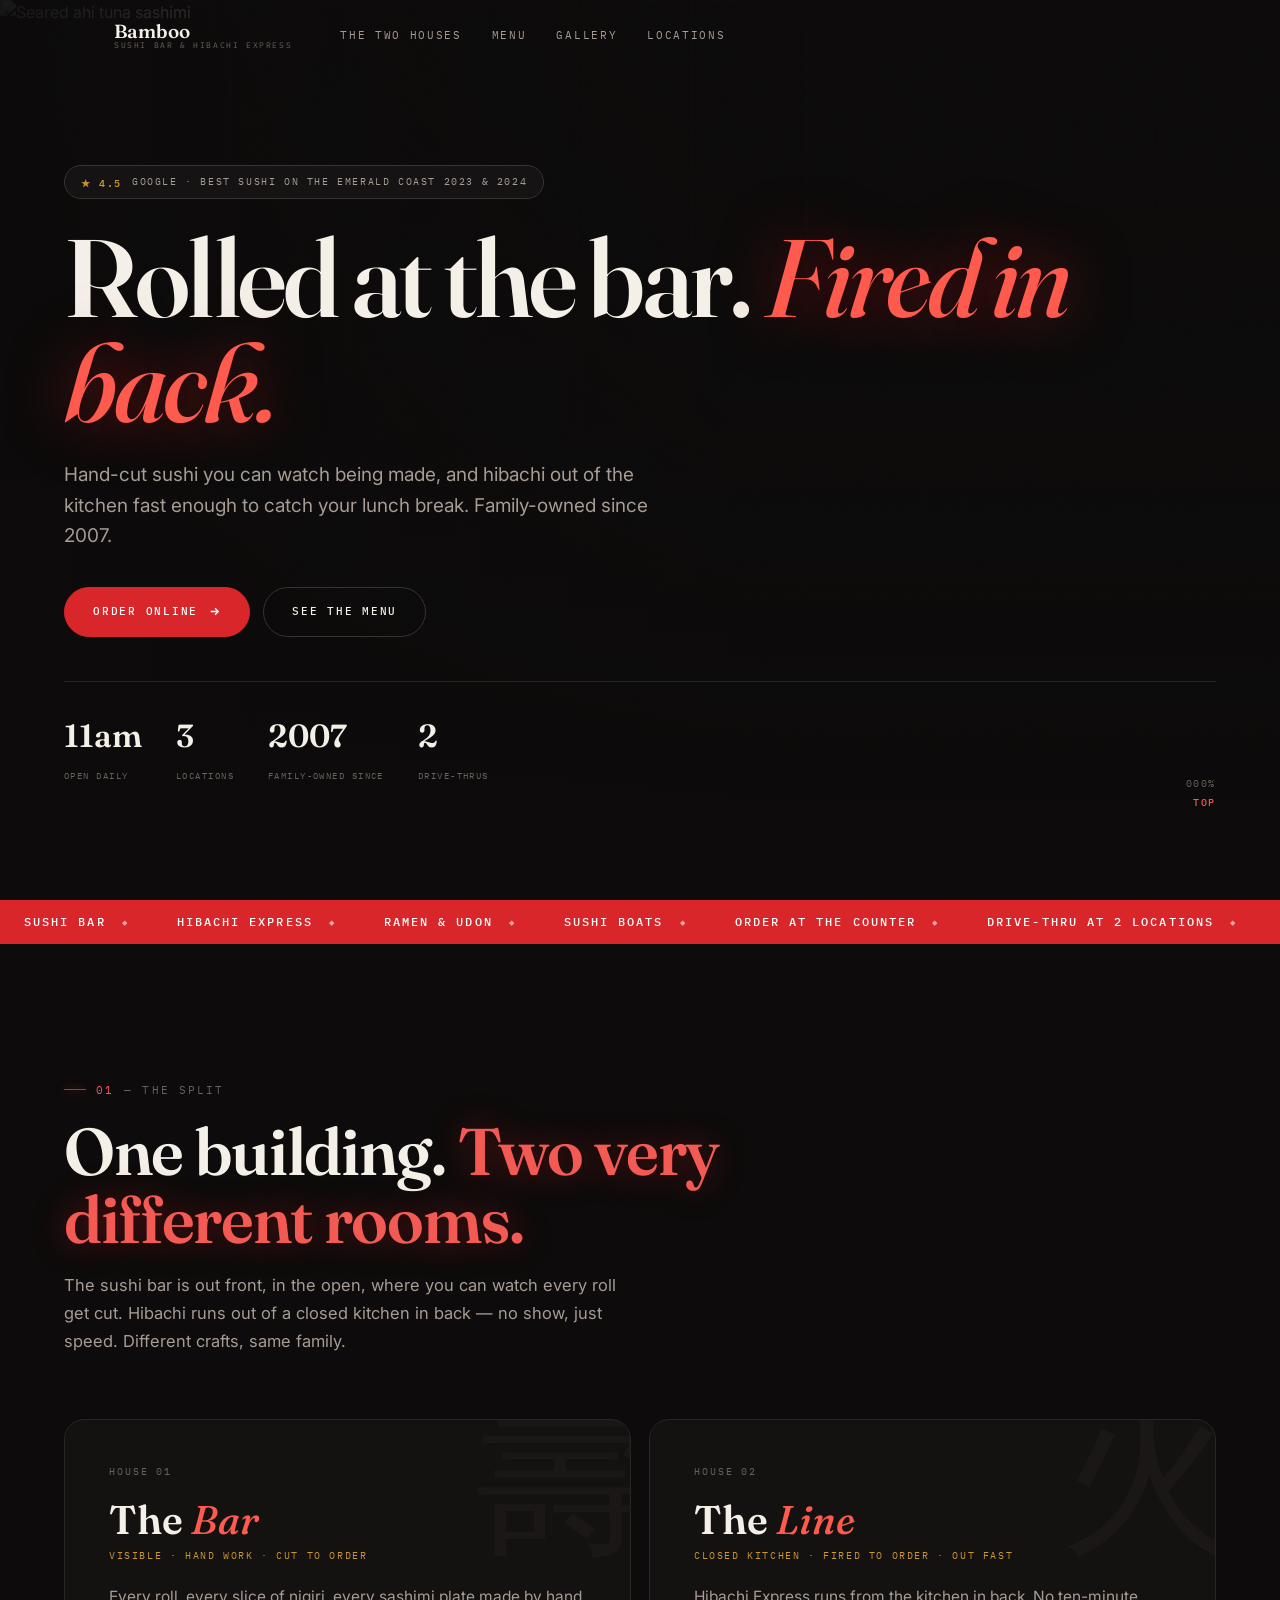
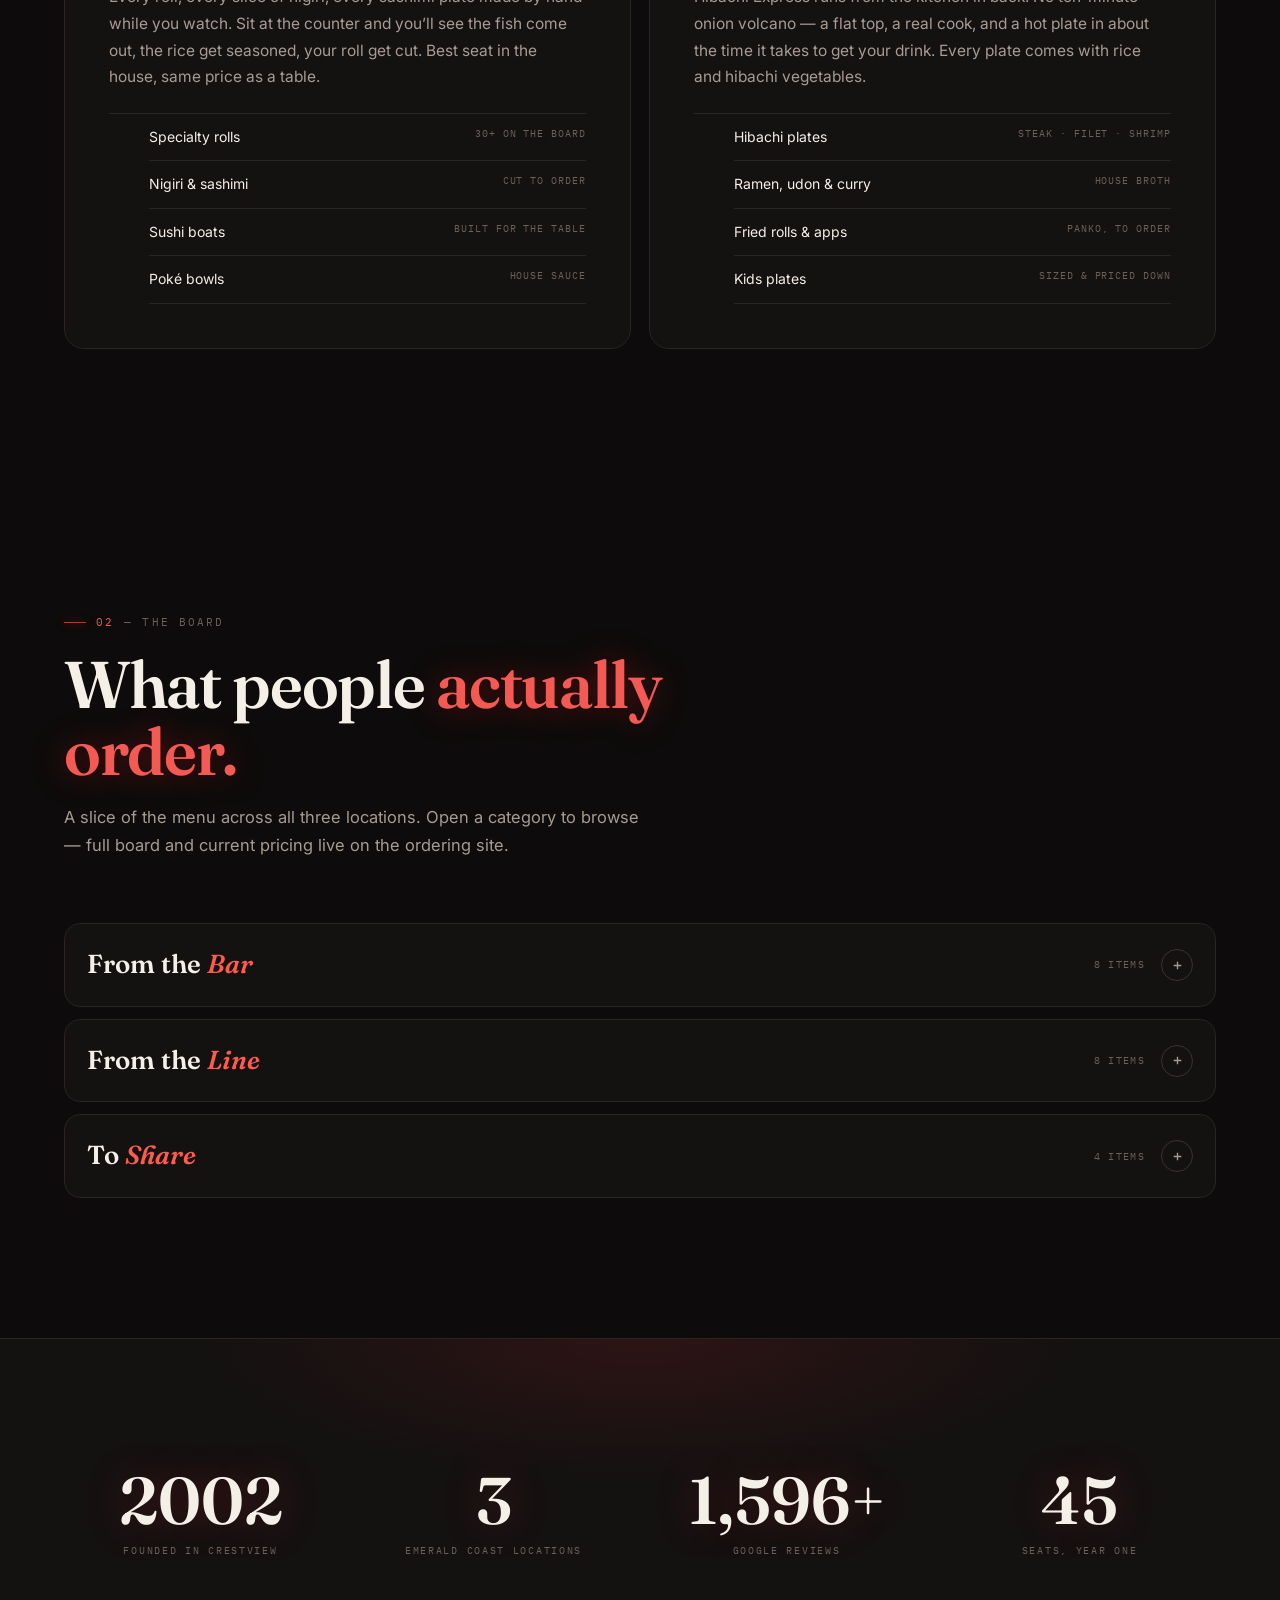
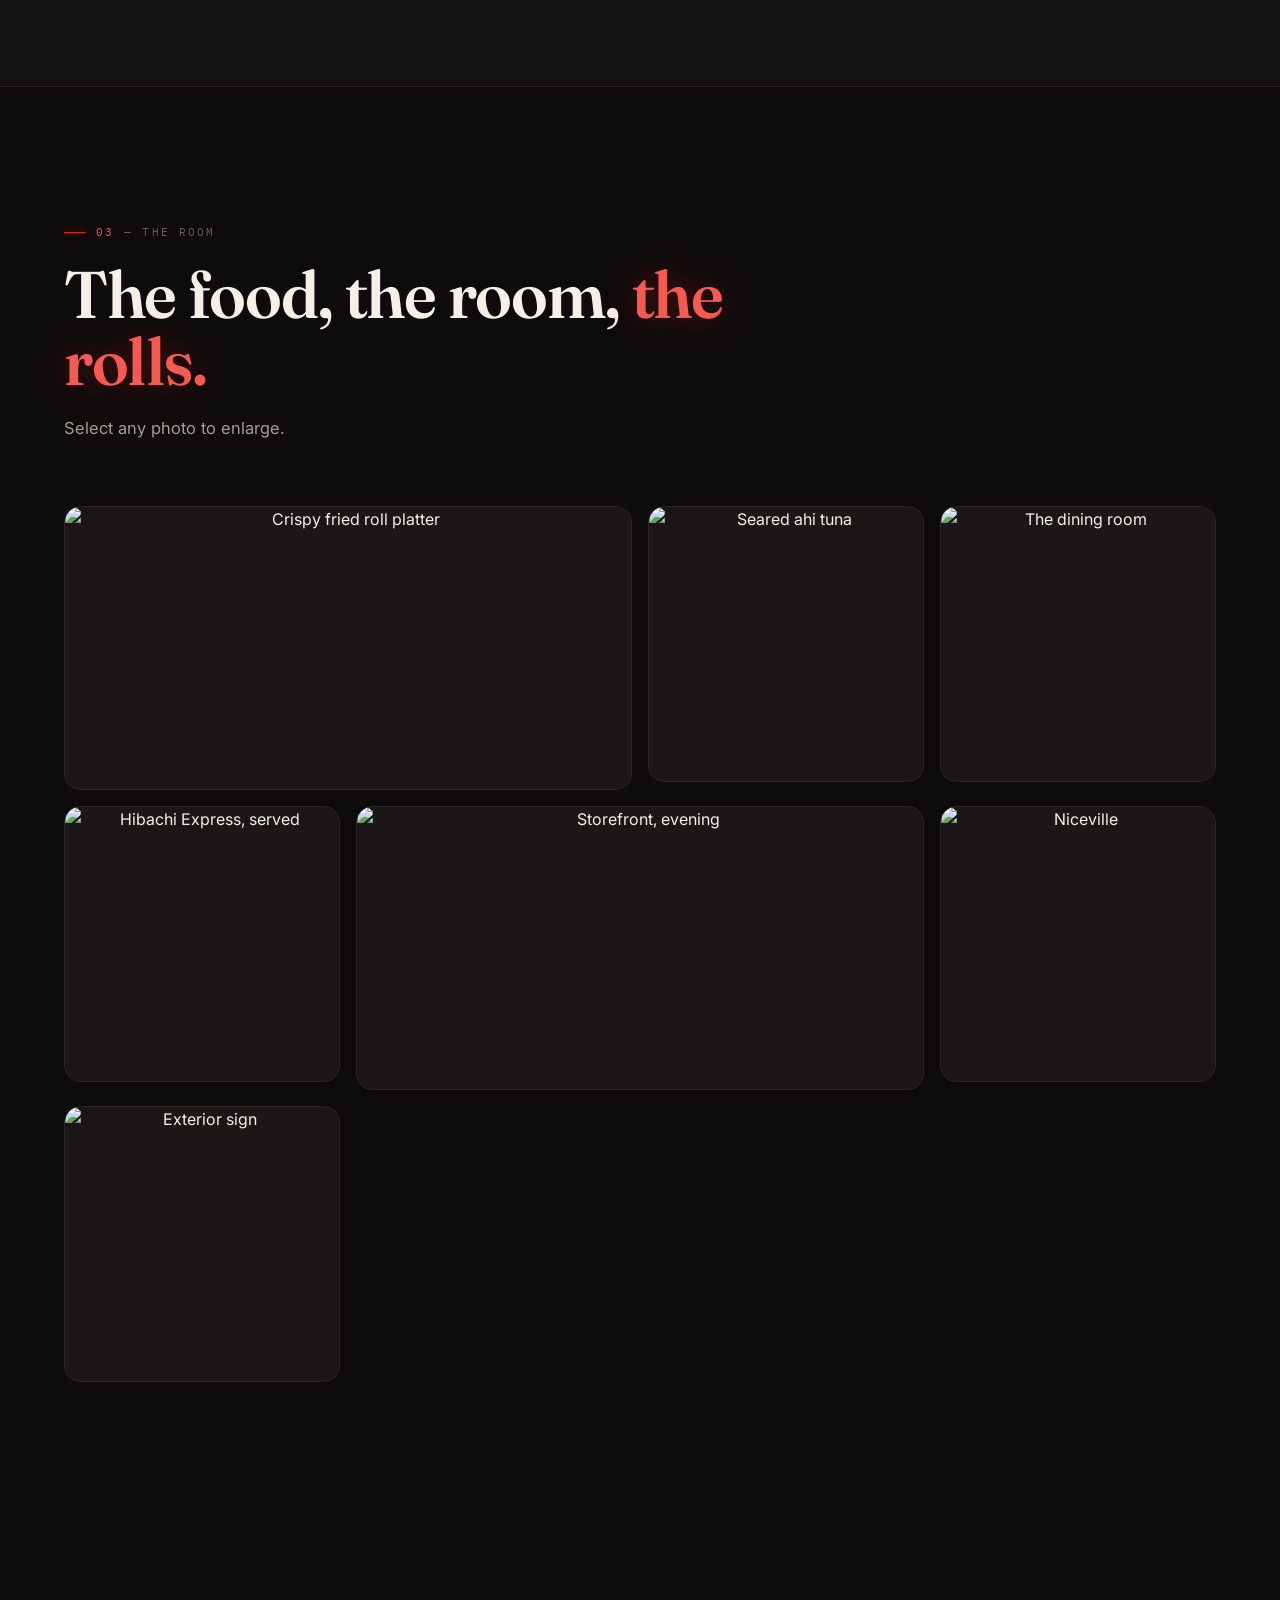
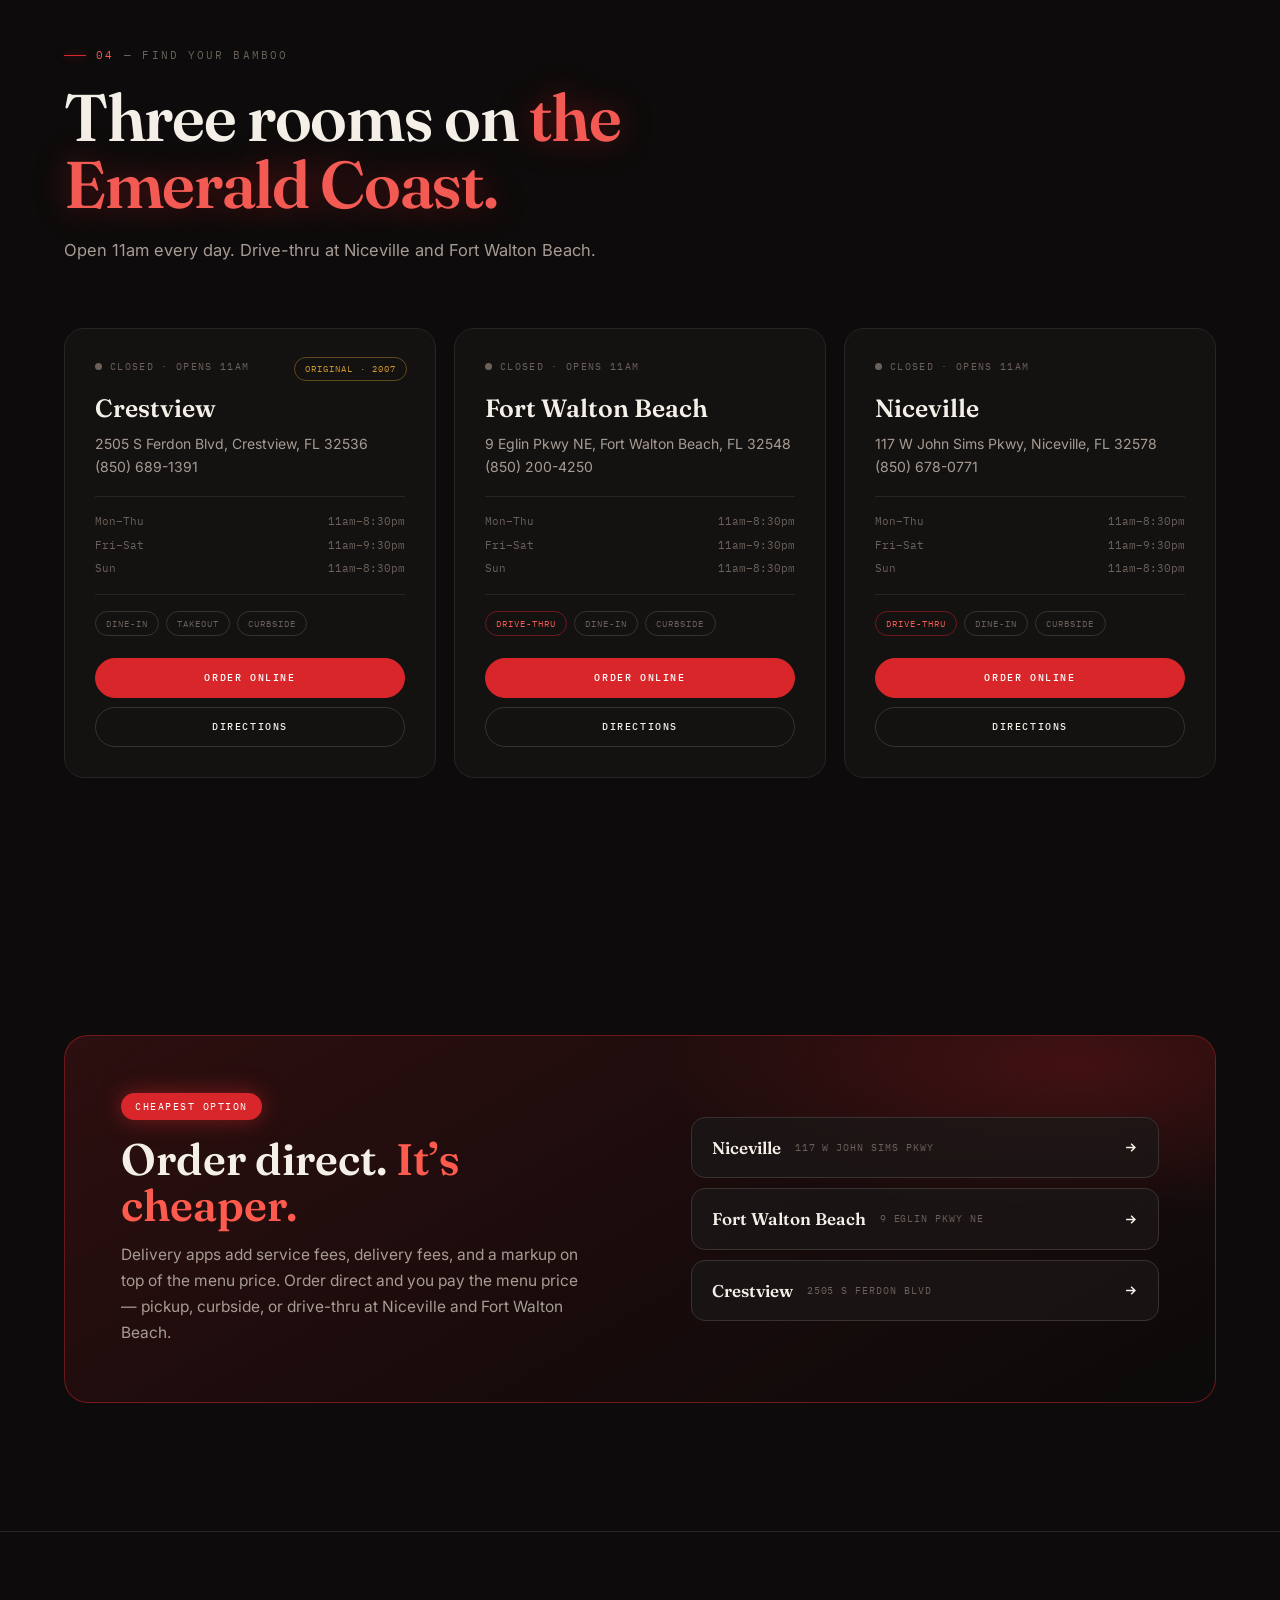
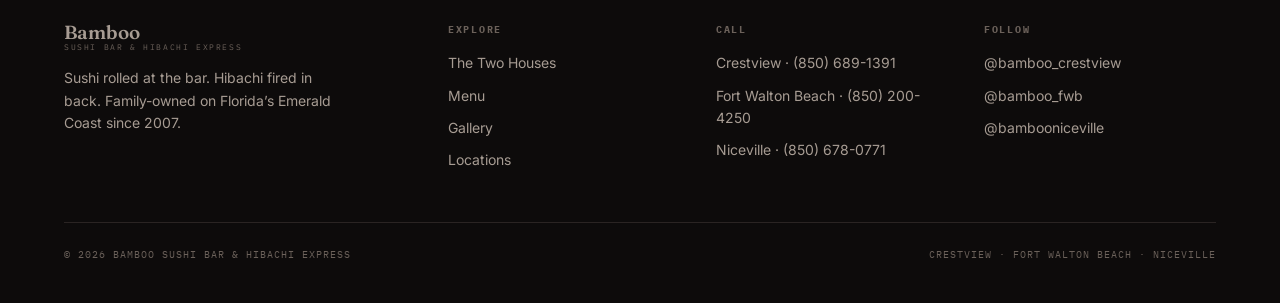
==== index.html @ 95edb843 "Add files via upload" ====
<!DOCTYPE html>
<html lang="en">
<head>
<meta charset="utf-8">
<meta name="viewport" content="width=device-width, initial-scale=1, viewport-fit=cover">
<meta name="theme-color" content="#0D0B0B">
<title>Bamboo Sushi Bar &amp; Hibachi Express | Emerald Coast, FL</title>
<meta name="description" content="Sushi rolled to order at the bar. Hibachi fired fresh in back. Family-owned since 2007 — Crestview, Fort Walton Beach &amp; Niceville, Florida.">
<link rel="icon" type="image/png" href="images/brand/bamboo-sushi-hibachi-logo.png">
<link rel="preload" as="image" href="images/food/seared-ahi-tuna-sashimi-emerald-coast.webp" fetchpriority="high">
<link rel="preconnect" href="https://fonts.googleapis.com">
<link rel="preconnect" href="https://fonts.gstatic.com" crossorigin>
<link rel="stylesheet" href="https://fonts.googleapis.com/css2?family=Fraunces:ital,opsz,wght@0,9..144,400;0,9..144,500;0,9..144,600;1,9..144,500&family=Inter:wght@400;500;600;700&family=IBM+Plex+Mono:wght@400;500;600&display=swap">

<script type="application/ld+json">
{"@context":"https://schema.org","@type":"Restaurant",
 "name":"Bamboo Sushi Bar & Hibachi Express","servesCuisine":["Japanese","Sushi","Hibachi"],"priceRange":"$$",
 "openingHoursSpecification":[
  {"@type":"OpeningHoursSpecification","dayOfWeek":["Monday","Tuesday","Wednesday","Thursday","Sunday"],"opens":"11:00","closes":"20:30"},
  {"@type":"OpeningHoursSpecification","dayOfWeek":["Friday","Saturday"],"opens":"11:00","closes":"21:30"}]}
</script>

<style>
/* ============================================================
   Bamboo Sushi Bar & Hibachi Express

   Motion and texture layer:
     · animated SVG film grain      (texture over flat dark)
     · cursor-tracked radial glow   (hero only, pointer:fine only)
     · magnetic buttons             (translate toward cursor)
     · 3D card tilt                 (subtle depth on hover)
     · animated counters            (ease-out quart)
     · clip-path wipe drawer
     · color-mix() glow shadows     (tied to the accent variable)
     · fixed scroll readout         (% + current section)

   Every effect is gated on prefers-reduced-motion, and the
   pointer-driven ones additionally on (pointer:fine), so touch
   devices never pay for them.
   ============================================================ */
:root{
  --void:#0D0B0B;
  --hull:#141111;
  --plate:#1B1717;
  --seam:#2A2423;
  --seam-hot:#3A3230;
  --red:#D8262A;
  --red-hot:#FF5A4E;
  --red-lite:#F25A53;
  --red-deep:#7A1215;
  --gold:#C9962F;
  --bone:#F4EFE7;
  --ash:#A79C93;
  --ash-dim:#6B615A;
  --display:'Fraunces',serif; --body:'Inter',sans-serif; --mono:'IBM Plex Mono',monospace;
  --ease:cubic-bezier(.16,1,.3,1);
  --pad:clamp(20px,5vw,72px);
  --maxw:1400px;
  --hud-h:clamp(56px,7vw,72px);
}
*{margin:0;box-sizing:border-box}
html{scroll-behavior:smooth;-webkit-text-size-adjust:100%}
@media(prefers-reduced-motion:reduce){html{scroll-behavior:auto}
  *{animation-duration:.01ms !important;animation-iteration-count:1 !important;transition-duration:.01ms !important}}
body{background:var(--void);color:var(--bone);font-family:var(--body);font-size:16px;line-height:1.6;
  -webkit-font-smoothing:antialiased;overflow-x:hidden}
img{max-width:100%;display:block}
a{color:inherit;text-decoration:none}
button{font:inherit;color:inherit;background:none;border:0;cursor:pointer}
ul{list-style:none}
.wrap{max-width:var(--maxw);margin:0 auto;padding:0 var(--pad)}
:focus-visible{outline:2px solid var(--red-hot);outline-offset:3px}
/* anchored sections land below the fixed header, not under it */
section[id],[id="top"]{scroll-margin-top:calc(var(--hud-h) + 12px)}
.skip{position:absolute;left:-999px;background:var(--red);color:#fff;padding:12px 20px;z-index:500}
.skip:focus{left:0;top:0}
::selection{background:var(--red);color:#fff}

/* ---------- ATMOSPHERE: animated film grain ----------
   Inline SVG feTurbulence — no image request, no library. The
   oversized inset + transform keyframes keep it GPU-cheap. */
.atmos{position:fixed;inset:0;z-index:1;pointer-events:none;overflow:hidden}
.atmos::before{content:"";position:absolute;inset:-100%;
  background-image:url("data:image/svg+xml,%3Csvg xmlns='http://www.w3.org/2000/svg' width='220' height='220'%3E%3Cfilter id='n'%3E%3CfeTurbulence type='fractalNoise' baseFrequency='.82' numOctaves='3' stitchTiles='stitch'/%3E%3CfeColorMatrix type='saturate' values='0'/%3E%3C/filter%3E%3Crect width='220' height='220' filter='url(%23n)' opacity='.5'/%3E%3C/svg%3E");
  opacity:.055;animation:grain 6s steps(6) infinite}
@keyframes grain{0%,100%{transform:translate(0,0)}20%{transform:translate(-4%,3%)}
  40%{transform:translate(3%,-4%)}60%{transform:translate(-3%,-3%)}80%{transform:translate(4%,2%)}}
.no-motion .atmos::before{animation:none}

/* hairline grid, masked so it fades out — structure without noise */
.grid-bg{position:fixed;inset:0;z-index:0;pointer-events:none;
  background-image:linear-gradient(90deg,rgba(167,156,147,.055) 1px,transparent 1px),
                   linear-gradient(rgba(167,156,147,.04) 1px,transparent 1px);
  background-size:clamp(64px,9vw,130px) clamp(64px,9vw,130px);
  -webkit-mask-image:radial-gradient(125% 80% at 50% 15%,#000 18%,transparent 82%);
  mask-image:radial-gradient(125% 80% at 50% 15%,#000 18%,transparent 82%)}

/* everything above the atmosphere layers */
header,main,footer,.readout,.action-bar,.lb{position:relative;z-index:2}

/* ---------- scroll progress + readout ---------- */
.prog{position:fixed;top:0;left:0;right:0;height:2px;z-index:300;background:transparent}
.prog i{display:block;height:100%;width:0;background:linear-gradient(90deg,var(--red),var(--gold));
  box-shadow:0 0 12px color-mix(in srgb,var(--red) 60%,transparent)}
.readout{position:fixed;right:var(--pad);bottom:88px;z-index:150;display:none;
  font-family:var(--mono);font-size:10px;letter-spacing:.16em;text-transform:uppercase;
  color:var(--ash-dim);text-align:right;line-height:1.9;pointer-events:none}
@media(min-width:1100px){.readout{display:block}}
.readout b{color:var(--red-lite);font-weight:500}

/* ---------- header ---------- */
.hud{position:fixed;top:0;left:0;right:0;z-index:200;height:var(--hud-h);display:flex;align-items:center;
  gap:22px;padding:0 var(--pad);border-bottom:1px solid transparent;
  transition:background .45s,backdrop-filter .45s,border-color .45s}
.hud.stuck{background:rgba(13,11,11,.86);backdrop-filter:blur(16px) saturate(1.25);border-bottom-color:var(--seam)}
.brand{display:flex;align-items:center;gap:12px}
.brand img{width:38px;filter:drop-shadow(0 0 14px rgba(216,38,42,.45))}
.brand .word{display:flex;flex-direction:column;line-height:1.08}
.brand b{font-family:var(--display);font-weight:600;font-size:19px}
.brand small{font-family:var(--mono);font-size:8px;letter-spacing:.2em;text-transform:uppercase;color:var(--ash-dim)}
.hud nav{display:none;gap:30px;margin-left:26px}
@media(min-width:1000px){.hud nav{display:flex}}
.hud nav a{font-family:var(--mono);font-size:10.5px;letter-spacing:.16em;text-transform:uppercase;
  color:var(--ash);position:relative;padding:5px 0;transition:color .3s}
.hud nav a::after{content:'';position:absolute;left:0;right:100%;bottom:0;height:1px;
  background:var(--red);box-shadow:0 0 8px color-mix(in srgb,var(--red) 70%,transparent);
  transition:right .4s var(--ease)}
.hud nav a:hover{color:var(--bone)}
.hud nav a:hover::after,.hud nav a[aria-current="true"]::after{right:0}
.hud nav a[aria-current="true"]{color:var(--bone)}
.hud-sp{flex:1}
.burger{display:flex;flex-direction:column;gap:5px;width:36px;height:36px;justify-content:center}
@media(min-width:1000px){.burger{display:none}}
.burger span{display:block;width:23px;height:2px;background:var(--bone);transition:transform .4s var(--ease),opacity .3s}
.burger[aria-expanded="true"] span:nth-child(1){transform:translateY(7px) rotate(45deg)}
.burger[aria-expanded="true"] span:nth-child(2){opacity:0}
.burger[aria-expanded="true"] span:nth-child(3){transform:translateY(-7px) rotate(-45deg)}

.drawer{position:fixed;inset:var(--hud-h) 0 0;z-index:190;background:rgba(13,11,11,.98);
  backdrop-filter:blur(20px);padding:clamp(26px,7vw,54px) var(--pad);display:flex;flex-direction:column;gap:2px;
  clip-path:inset(0 0 100% 0);transition:clip-path .6s var(--ease);overflow-y:auto}
.drawer.open{clip-path:inset(0 0 0 0)}
.drawer a{font-family:var(--display);font-weight:500;font-size:clamp(28px,7vw,46px);padding:14px 0;
  border-bottom:1px solid var(--seam);display:flex;align-items:baseline;gap:16px}
.drawer a i{font-family:var(--mono);font-style:normal;font-size:10px;color:var(--red-lite);letter-spacing:.14em}
body.locked{overflow:hidden}

/* ---------- buttons (magnetic-ready) ---------- */
.btn{position:relative;display:inline-flex;align-items:center;gap:10px;padding:15px 28px;
  border:1px solid var(--red);border-radius:100px;overflow:hidden;
  font-family:var(--mono);font-size:11px;letter-spacing:.16em;text-transform:uppercase;font-weight:500;
  color:var(--bone);will-change:transform;
  transition:color .35s var(--ease),border-color .35s,transform .3s var(--ease),box-shadow .35s}
.btn::before{content:"";position:absolute;inset:0;background:var(--red);z-index:-1;
  transform:translateY(101%);transition:transform .45s var(--ease)}
.btn:hover{color:#fff;box-shadow:0 0 26px color-mix(in srgb,var(--red) 42%,transparent)}
.btn:hover::before{transform:translateY(0)}
.btn--solid{background:var(--red);color:#fff}
.btn--solid::before{background:var(--red-hot)}
.btn--ghost{border-color:var(--seam-hot);color:var(--bone)}
.btn--ghost::before{background:var(--seam-hot)}
.btn--ghost:hover{border-color:var(--bone);box-shadow:none}
.btn svg{width:13px;height:13px}
.btn--sm{padding:11px 20px;font-size:10px}

/* ---------- kicker / section head ---------- */
.kick{display:inline-flex;align-items:center;gap:10px;font-family:var(--mono);font-size:10.5px;
  letter-spacing:.2em;text-transform:uppercase;color:var(--red-lite);margin-bottom:20px}
.kick::before{content:'';width:22px;height:1px;background:var(--red);
  box-shadow:0 0 8px color-mix(in srgb,var(--red) 80%,transparent)}
.kick em{font-style:normal;color:var(--ash-dim)}
section{padding:clamp(72px,10vw,140px) 0;position:relative}
.shead{max-width:780px;margin-bottom:clamp(40px,5.5vw,64px)}
.shead h2{font-family:var(--display);font-weight:600;font-size:clamp(32px,5.4vw,66px);line-height:1.02;letter-spacing:-.02em}
.shead h2 em{font-style:normal;color:var(--red-lite);
  text-shadow:0 0 34px color-mix(in srgb,var(--red) 45%,transparent)}
.shead p{margin-top:18px;color:var(--ash);font-size:16.5px;line-height:1.7;max-width:58ch}

/* ---------- HERO ---------- */
.hero{position:relative;min-height:100svh;display:flex;align-items:center;overflow:hidden;padding:calc(var(--hud-h) + 40px) 0 60px}
.hero-bg{position:absolute;inset:0;z-index:0}
.hero-bg img{width:100%;height:100%;object-fit:cover;object-position:52% 32%;filter:saturate(1.05);
  animation:kb 26s ease-in-out infinite alternate}
@keyframes kb{from{transform:scale(1)}to{transform:scale(1.09)}}
.no-motion .hero-bg img{animation:none}
.hero-bg::after{content:'';position:absolute;inset:0;background:
  linear-gradient(180deg,rgba(13,11,11,.55) 0%,rgba(13,11,11,.72) 48%,var(--void) 97%),
  linear-gradient(90deg,rgba(13,11,11,.88) 0%,rgba(13,11,11,.18) 58%)}
/* the cursor-tracked glow lives here */
.glow{position:absolute;top:0;left:0;width:560px;height:560px;margin:-280px 0 0 -280px;border-radius:50%;
  pointer-events:none;z-index:1;opacity:0;transition:opacity .6s ease;will-change:transform;
  background:radial-gradient(circle,rgba(216,38,42,.20),rgba(216,38,42,.07) 42%,transparent 68%)}
.hero:hover .glow{opacity:1}
.hero-in{position:relative;z-index:2;width:100%}
.hero-badge{display:inline-flex;align-items:center;gap:10px;border:1px solid var(--seam-hot);
  background:rgba(27,23,23,.7);backdrop-filter:blur(8px);padding:8px 16px;border-radius:100px;
  font-family:var(--mono);font-size:10px;letter-spacing:.16em;text-transform:uppercase;color:var(--ash);margin-bottom:26px}
.hero-badge b{color:var(--gold);font-weight:600}
@media(max-width:480px){.hero-badge{display:inline-block;line-height:1.75;padding:7px 15px}}
.hero h1{font-family:var(--display);font-weight:600;font-size:clamp(44px,8.6vw,118px);line-height:.95;
  letter-spacing:-.025em;max-width:15ch}
.hero h1 em{font-style:italic;font-weight:500;color:var(--red-hot);
  text-shadow:0 0 60px rgba(216,38,42,.55)}
.hero-sub{margin-top:26px;color:var(--ash);font-size:clamp(15px,1.7vw,19px);max-width:50ch;line-height:1.6}
.hero-acts{display:flex;flex-wrap:wrap;gap:13px;margin-top:36px}
.hero-stats{display:flex;flex-wrap:wrap;gap:34px;margin-top:44px;padding-top:28px;border-top:1px solid var(--seam)}
.hero-stats .s b{display:block;font-family:var(--display);font-size:clamp(22px,2.8vw,32px);font-weight:600;color:var(--bone)}
.hero-stats .s span{font-family:var(--mono);font-size:9px;letter-spacing:.16em;text-transform:uppercase;color:var(--ash-dim)}

/* ---------- ticker ---------- */
.ticker{--gap:0px;background:var(--red);color:#fff;overflow:hidden;padding:13px 0;position:relative;z-index:2}
.ticker-track{display:flex;width:max-content;animation:slide 34s linear infinite}
.ticker span{display:flex;align-items:center;gap:16px;font-family:var(--mono);font-size:11.5px;font-weight:500;
  letter-spacing:.18em;text-transform:uppercase;padding:0 24px;white-space:nowrap}
.ticker span::after{content:'◆';font-size:7px;opacity:.6}
@keyframes slide{from{transform:translateX(0)}to{transform:translateX(-50%)}}
.no-motion .ticker-track{animation:none}

/* ---------- the two houses ---------- */
.houses{display:grid;gap:18px}
@media(min-width:900px){.houses{grid-template-columns:1fr 1fr}}
.house{position:relative;background:var(--hull);border:1px solid var(--seam);border-radius:20px;
  padding:clamp(28px,3.6vw,44px);overflow:hidden;transform-style:preserve-3d;will-change:transform;
  transition:transform .4s var(--ease),border-color .4s,box-shadow .4s}
.house::after{content:'';position:absolute;inset:0;opacity:0;pointer-events:none;transition:opacity .45s;
  background:radial-gradient(90% 70% at 50% 0%,color-mix(in srgb,var(--red) 14%,transparent),transparent 70%)}
.house:hover{border-color:color-mix(in srgb,var(--red) 55%,transparent);
  box-shadow:0 24px 60px -30px rgba(0,0,0,.9),0 0 40px -20px color-mix(in srgb,var(--red) 50%,transparent)}
.house:hover::after{opacity:1}
.house .hn{font-family:var(--mono);font-size:9.5px;letter-spacing:.2em;text-transform:uppercase;color:var(--ash-dim);display:block;margin-bottom:20px}
.house h3{font-family:var(--display);font-weight:600;font-size:clamp(26px,3.4vw,40px);line-height:1.05;margin-bottom:6px}
.house h3 em{font-style:italic;font-weight:500;color:var(--red-hot)}
.house .tagline{font-family:var(--mono);font-size:10px;letter-spacing:.16em;text-transform:uppercase;color:var(--gold);margin-bottom:20px}
.house p{color:var(--ash);font-size:15.5px;line-height:1.72;margin-bottom:22px}
.house ul{display:grid;gap:0;border-top:1px solid var(--seam)}
.house li{display:flex;justify-content:space-between;gap:18px;padding:12px 0;border-bottom:1px solid var(--seam);font-size:14px}
.house li span{font-family:var(--mono);font-size:9.5px;letter-spacing:.1em;text-transform:uppercase;color:var(--ash-dim);text-align:right;flex:0 0 auto}
.house .glyph{position:absolute;right:-24px;top:-40px;font-family:var(--display);font-size:180px;line-height:1;
  color:rgba(244,239,231,.03);pointer-events:none;user-select:none}

/* ---------- menu ---------- */
/* menu accordion — closed cards that ignite when opened */
.acc{border:1px solid var(--seam);border-radius:16px;background:var(--hull);margin-bottom:12px;
  overflow:hidden;transition:border-color .35s,box-shadow .35s}
.acc:hover{border-color:color-mix(in srgb,var(--red) 45%,transparent)}
.acc.open{border-color:color-mix(in srgb,var(--red) 55%,transparent);
  box-shadow:0 0 34px -14px color-mix(in srgb,var(--red) 45%,transparent)}
.acc-head{width:100%;display:flex;align-items:center;gap:16px;padding:20px 22px;cursor:pointer;text-align:left}
.acc-head .t{font-family:var(--display);font-weight:600;font-size:clamp(20px,2.6vw,26px);flex:1}
.acc-head .t em{font-style:italic;color:var(--red-hot)}
.acc-head .n{font-family:var(--mono);font-size:9.5px;letter-spacing:.14em;text-transform:uppercase;color:var(--ash-dim)}
.acc-head .x{width:32px;height:32px;flex:0 0 auto;border:1px solid var(--seam-hot);border-radius:50%;
  display:flex;align-items:center;justify-content:center;color:var(--ash);
  transition:transform .45s var(--ease),background .3s,border-color .3s,color .3s,box-shadow .3s}
.acc-head .x svg{width:13px;height:13px}
.acc-head[aria-expanded="true"] .x{transform:rotate(45deg);background:var(--red);border-color:var(--red);
  color:#fff;box-shadow:0 0 16px color-mix(in srgb,var(--red) 55%,transparent)}
.acc-body{display:grid;grid-template-rows:0fr;transition:grid-template-rows .6s var(--ease)}
.acc-head[aria-expanded="true"]+.acc-body{grid-template-rows:1fr}
.acc-inner{overflow:hidden}
.acc-inner .dishes{padding:2px 22px 24px}
.dishes{display:grid;grid-template-columns:repeat(auto-fill,minmax(272px,1fr));gap:16px}
.dish{position:relative;background:var(--hull);border:1px solid var(--seam);border-radius:16px;padding:24px;
  overflow:hidden;transform-style:preserve-3d;will-change:transform;
  transition:transform .35s var(--ease),border-color .35s,box-shadow .35s}
.dish::after{content:'';position:absolute;inset:0;opacity:0;pointer-events:none;transition:opacity .4s;
  background:radial-gradient(80% 60% at 50% 0%,color-mix(in srgb,var(--red) 13%,transparent),transparent 70%)}
.dish:hover{border-color:color-mix(in srgb,var(--red) 50%,transparent);
  box-shadow:0 18px 44px -26px rgba(0,0,0,.9)}
.dish:hover::after{opacity:1}
.dish h4{font-family:var(--display);font-weight:600;font-size:18.5px;margin-bottom:7px;position:relative}
.dish p{font-size:13.5px;color:var(--ash);line-height:1.6;position:relative}
.dish .tags{display:flex;gap:6px;flex-wrap:wrap;margin-top:14px;position:relative}
.dish .tags span{font-family:var(--mono);font-size:8.5px;letter-spacing:.12em;text-transform:uppercase;
  padding:4px 9px;border-radius:100px;border:1px solid var(--seam-hot);color:var(--ash-dim)}
.dish .tags span.hot{color:var(--red-lite);border-color:color-mix(in srgb,var(--red) 45%,transparent);
  background:color-mix(in srgb,var(--red) 10%,transparent)}

/* ---------- stats band ---------- */
.stats{background:var(--hull);border-top:1px solid var(--seam);border-bottom:1px solid var(--seam);position:relative;overflow:hidden}
.stats::before{content:'';position:absolute;inset:0;
  background:radial-gradient(ellipse 55% 65% at 50% 0%,color-mix(in srgb,var(--red) 13%,transparent),transparent 62%)}
.stat-grid{position:relative;display:grid;grid-template-columns:repeat(2,1fr);gap:34px 20px;text-align:center}
@media(min-width:760px){.stat-grid{grid-template-columns:repeat(4,1fr)}}
.stat b{display:block;font-family:var(--display);font-size:clamp(38px,6vw,66px);font-weight:600;line-height:1;
  color:var(--bone);text-shadow:0 0 40px color-mix(in srgb,var(--red) 30%,transparent)}
.stat span{display:block;margin-top:10px;font-family:var(--mono);font-size:9.5px;letter-spacing:.18em;
  text-transform:uppercase;color:var(--ash-dim)}

/* ---------- gallery ---------- */
.gal{display:grid;grid-template-columns:repeat(2,1fr);gap:12px}
@media(min-width:760px){.gal{grid-template-columns:repeat(4,1fr);gap:16px}}
.gitem{position:relative;aspect-ratio:1;overflow:hidden;border-radius:16px;background:var(--plate);
  border:1px solid var(--seam);cursor:zoom-in;padding:0;width:100%;
  transition:border-color .35s,transform .35s var(--ease)}
.gitem.wide{grid-column:span 2}
@media(min-width:760px){.gitem.wide{aspect-ratio:2/1}}
.gitem:hover{border-color:color-mix(in srgb,var(--red) 55%,transparent);transform:translateY(-3px)}
.gitem img{width:100%;height:100%;object-fit:cover;transition:transform .8s var(--ease),filter .5s}
.gitem:hover img{transform:scale(1.07)}
.gitem figcaption{position:absolute;left:0;right:0;bottom:0;padding:56px 15px 14px;text-align:left;
  background:linear-gradient(to top,rgba(8,7,7,.92),transparent);
  font-family:var(--mono);font-size:9px;letter-spacing:.14em;text-transform:uppercase;color:rgba(244,239,231,.86);
  opacity:0;transform:translateY(8px);transition:opacity .35s,transform .35s var(--ease)}
.gitem:hover figcaption,.gitem:focus-visible figcaption{opacity:1;transform:none}
@media(hover:none){.gitem figcaption{opacity:1;transform:none}}

/* ---------- locations ---------- */
.locs{display:grid;gap:18px}
@media(min-width:900px){.locs{grid-template-columns:repeat(3,1fr)}}
.loc{position:relative;background:var(--hull);border:1px solid var(--seam);border-radius:20px;padding:30px;
  display:flex;flex-direction:column;overflow:hidden;transform-style:preserve-3d;will-change:transform;
  transition:transform .35s var(--ease),border-color .35s,box-shadow .35s}
.loc::after{content:'';position:absolute;inset:0;opacity:0;pointer-events:none;transition:opacity .4s;
  background:radial-gradient(85% 60% at 50% 0%,color-mix(in srgb,var(--red) 13%,transparent),transparent 70%)}
.loc:hover{border-color:color-mix(in srgb,var(--red) 55%,transparent);
  box-shadow:0 24px 56px -30px rgba(0,0,0,.9)}
.loc:hover::after{opacity:1}
.loc>*{position:relative}
.status{display:inline-flex;align-items:center;gap:8px;font-family:var(--mono);font-size:9.5px;
  letter-spacing:.14em;text-transform:uppercase;margin-bottom:14px}
.status .dot{width:7px;height:7px;border-radius:50%}
.status.open .dot{background:#2ED47F;box-shadow:0 0 10px rgba(46,212,127,.8);animation:ping 2.4s infinite}
.status.open .t{color:#2ED47F}
.status.shut .dot{background:var(--ash-dim)}
.status.shut .t{color:var(--ash-dim)}
@keyframes ping{0%{box-shadow:0 0 0 0 rgba(46,212,127,.5),0 0 10px rgba(46,212,127,.8)}
  70%{box-shadow:0 0 0 9px rgba(46,212,127,0),0 0 10px rgba(46,212,127,.8)}
  100%{box-shadow:0 0 0 0 rgba(46,212,127,0),0 0 10px rgba(46,212,127,.8)}}
.loc h3{font-family:var(--display);font-weight:600;font-size:25px;margin-bottom:5px}
.loc .pin{position:absolute;top:28px;right:28px;font-family:var(--mono);font-size:9px;letter-spacing:.12em;
  text-transform:uppercase;color:var(--gold);border:1px solid rgba(201,150,47,.42);padding:4px 10px;border-radius:100px}
@media(max-width:620px){.loc .pin{position:static;align-self:flex-start;margin-bottom:12px}}
.loc .addr{color:var(--ash);font-size:14px;line-height:1.6;margin-bottom:18px}
.loc .addr a:hover{color:var(--red-lite)}
.loc .hrs{display:grid;gap:6px;padding:16px 0;margin-bottom:16px;border-top:1px solid var(--seam);border-bottom:1px solid var(--seam);
  font-family:var(--mono);font-size:11px;color:var(--ash-dim)}
.loc .hrs div{display:flex;justify-content:space-between;gap:14px}
.loc .feat{display:flex;flex-wrap:wrap;gap:7px;margin-bottom:22px}
.loc .feat span{font-family:var(--mono);font-size:8.5px;letter-spacing:.12em;text-transform:uppercase;
  border:1px solid var(--seam-hot);color:var(--ash-dim);padding:5px 10px;border-radius:100px}
.loc .feat span.on{color:var(--red-lite);border-color:color-mix(in srgb,var(--red) 45%,transparent)}
.loc .acts{margin-top:auto;display:grid;gap:9px}
.loc .acts .btn{justify-content:center}

/* ---------- direct order ---------- */
.direct{position:relative;border:1px solid color-mix(in srgb,var(--red) 45%,transparent);border-radius:24px;
  background:linear-gradient(150deg,rgba(216,38,42,.16),rgba(122,18,21,.1) 60%,transparent);
  padding:clamp(30px,4.4vw,56px);overflow:hidden;display:grid;gap:32px}
@media(min-width:900px){.direct{grid-template-columns:1.05fr .95fr;gap:52px;align-items:center}}
.direct::before{content:'';position:absolute;inset:0;pointer-events:none;
  background:radial-gradient(ellipse 60% 70% at 88% 8%,color-mix(in srgb,var(--red) 22%,transparent),transparent 60%)}
.direct>*{position:relative}
.direct .flag{display:inline-block;background:var(--red);color:#fff;font-family:var(--mono);font-size:9.5px;
  letter-spacing:.16em;text-transform:uppercase;padding:6px 14px;border-radius:100px;margin-bottom:16px;
  box-shadow:0 0 22px color-mix(in srgb,var(--red) 50%,transparent)}
.direct h3{font-family:var(--display);font-weight:600;font-size:clamp(26px,3.6vw,44px);line-height:1.05;margin-bottom:14px}
.direct p{color:var(--ash);font-size:15.5px;line-height:1.68;max-width:46ch}
.picks{display:grid;gap:10px}
.pick{display:flex;align-items:center;gap:14px;background:rgba(27,23,23,.75);border:1px solid var(--seam-hot);
  border-radius:14px;padding:16px 20px;transition:background .3s,border-color .3s,transform .3s var(--ease)}
.pick:hover{background:var(--red);border-color:var(--red);transform:translateX(5px);
  box-shadow:0 0 28px color-mix(in srgb,var(--red) 40%,transparent)}
.pick b{font-family:var(--display);font-size:17px;font-weight:600;flex:0 0 auto}
.pick span{font-family:var(--mono);font-size:9.5px;letter-spacing:.1em;text-transform:uppercase;color:var(--ash-dim);flex:1}
.pick:hover span{color:rgba(255,255,255,.8)}
.pick svg{flex:0 0 auto;transition:transform .3s}
.pick:hover svg{transform:translateX(4px)}

/* ---------- footer ---------- */
footer{padding:clamp(56px,7vw,90px) 0 40px;border-top:1px solid var(--seam)}
.fgrid{display:grid;gap:36px;padding-bottom:40px;border-bottom:1px solid var(--seam)}
@media(min-width:820px){.fgrid{grid-template-columns:1.5fr 1fr 1fr 1fr}}
.fgrid h4{font-family:var(--mono);font-size:9.5px;letter-spacing:.18em;text-transform:uppercase;color:var(--ash-dim);margin-bottom:15px}
.fgrid a,.fgrid p{display:block;color:var(--ash);font-size:14px;margin-bottom:10px}
.fgrid a:hover{color:var(--red-lite)}
.fbase{display:flex;flex-wrap:wrap;justify-content:space-between;gap:12px;padding-top:24px;
  font-family:var(--mono);font-size:10px;letter-spacing:.1em;text-transform:uppercase;color:var(--ash-dim)}

/* ---------- sticky action bar (mobile) ---------- */
.action-bar{position:fixed;left:0;right:0;bottom:0;z-index:180;display:flex;gap:10px;padding:11px var(--pad);
  background:rgba(13,11,11,.95);backdrop-filter:blur(16px);border-top:1px solid var(--seam)}
@media(min-width:1100px){.action-bar{display:none}}
.action-bar .btn{flex:1;justify-content:center}
body{padding-bottom:70px}
@media(min-width:1100px){body{padding-bottom:0}}

/* lightbox */
.lb{position:fixed;inset:0;z-index:400;background:rgba(8,7,7,.96);display:flex;align-items:center;justify-content:center;
  padding:5vw;opacity:0;visibility:hidden;transition:opacity .35s,visibility .35s}
.lb.open{opacity:1;visibility:visible}
.lb img{max-width:min(92vw,900px);max-height:84vh;object-fit:contain;border-radius:8px;
  box-shadow:0 40px 100px rgba(0,0,0,.8)}
.lb button{position:absolute;top:24px;right:24px;width:46px;height:46px;border:1px solid var(--seam-hot);
  border-radius:50%;display:flex;align-items:center;justify-content:center;color:var(--bone);transition:border-color .3s}
.lb button:hover{border-color:var(--red)}

/* reveal */
.rv{opacity:0;transform:translateY(26px);transition:opacity .85s var(--ease),transform .85s var(--ease)}
.rv.in{opacity:1;transform:none}
.rv[style*="--d"]{transition-delay:calc(var(--d) * 1ms)}
</style>
</head>
<body>
<a class="skip" href="#main">Skip to content</a>
<div class="grid-bg" aria-hidden="true"></div>
<div class="atmos" aria-hidden="true"></div>
<div class="prog"><i id="prog"></i></div>
<div class="readout" aria-hidden="true"><span id="roPct">000%</span><br><b id="roSec">TOP</b></div>

<header class="hud" id="hud">
  <a class="brand" href="#top"><img src="images/brand/bamboo-sushi-hibachi-logo.png" alt="">
    <span class="word"><b>Bamboo</b><small>Sushi Bar &amp; Hibachi Express</small></span></a>
  <nav aria-label="Primary">
    <a href="#houses">The Two Houses</a><a href="#menu">Menu</a><a href="#gallery">Gallery</a><a href="#find">Locations</a>
  </nav>
  <span class="hud-sp"></span>
  <a class="btn btn--solid btn--sm" data-order href="#" data-magnetic style="display:none" id="hudCta">Order Online</a>
  <button class="burger" id="burger" aria-expanded="false" aria-label="Menu"><span></span><span></span><span></span></button>
</header>

<div class="drawer" id="drawer">
  <a href="#houses"><i>01</i>The Two Houses</a>
  <a href="#menu"><i>02</i>Menu</a>
  <a href="#gallery"><i>03</i>Gallery</a>
  <a href="#find"><i>04</i>Locations</a>
  <a data-order href="#"><i>→</i>Order Online</a>
</div>

<main id="main">
<section class="hero" id="top">
  <div class="hero-bg"><img src="images/food/seared-ahi-tuna-sashimi-emerald-coast.webp" alt="Seared ahi tuna sashimi" fetchpriority="high"></div>
  <div class="glow" id="glow" aria-hidden="true"></div>
  <div class="wrap hero-in">
    <span class="hero-badge"><b>★ 4.5</b> Google · Best Sushi on the Emerald Coast 2023 &amp; 2024</span>
    <h1>Rolled at the bar. <em>Fired in back.</em></h1>
    <p class="hero-sub">Hand-cut sushi you can watch being made, and hibachi out of the kitchen fast enough to catch your lunch break. Family-owned since 2007.</p>
    <div class="hero-acts">
      <a class="btn btn--solid" data-order href="#" data-magnetic>Order Online
        <svg viewBox="0 0 24 24" fill="none" stroke="currentColor" stroke-width="2.5"><path d="M5 12h14M13 6l6 6-6 6"/></svg></a>
      <a class="btn btn--ghost" href="#menu" data-magnetic>See the Menu</a>
    </div>
    <div class="hero-stats">
      <div class="s"><b>11am</b><span>Open daily</span></div>
      <div class="s"><b>3</b><span>Locations</span></div>
      <div class="s"><b>2007</b><span>Family-owned since</span></div>
      <div class="s"><b>2</b><span>Drive-Thrus</span></div>
    </div>
  </div>
</section>

<div class="ticker" aria-hidden="true">
  <div class="ticker-track" id="tick">
    <span>Sushi Bar</span><span>Hibachi Express</span><span>Ramen &amp; Udon</span><span>Sushi Boats</span>
    <span>Order at the Counter</span><span>Drive-Thru at 2 Locations</span><span>Gluten-Free Menu</span>
    <span>Vegan Menu</span><span>Catering Platters</span>
  </div>
</div>

<!-- two houses -->
<section id="houses">
  <div class="wrap">
    <div class="shead rv">
      <span class="kick">01 <em>— the split</em></span>
      <h2>One building. <em>Two very different rooms.</em></h2>
      <p>The sushi bar is out front, in the open, where you can watch every roll get cut. Hibachi runs out of a closed kitchen in back — no show, just speed. Different crafts, same family.</p>
    </div>
    <div class="houses">
      <article class="house rv" data-tilt>
        <span class="glyph">壽</span>
        <span class="hn">House 01</span>
        <h3>The <em>Bar</em></h3>
        <p class="tagline">Visible · Hand work · Cut to order</p>
        <p>Every roll, every slice of nigiri, every sashimi plate made by hand while you watch. Sit at the counter and you’ll see the fish come out, the rice get seasoned, your roll get cut. Best seat in the house, same price as a table.</p>
        <ul>
          <li>Specialty rolls<span>30+ on the board</span></li>
          <li>Nigiri &amp; sashimi<span>Cut to order</span></li>
          <li>Sushi boats<span>Built for the table</span></li>
          <li>Poké bowls<span>House sauce</span></li>
        </ul>
      </article>
      <article class="house rv" data-tilt style="--d:110">
        <span class="glyph">火</span>
        <span class="hn">House 02</span>
        <h3>The <em>Line</em></h3>
        <p class="tagline">Closed kitchen · Fired to order · Out fast</p>
        <p>Hibachi Express runs from the kitchen in back. No ten-minute onion volcano — a flat top, a real cook, and a hot plate in about the time it takes to get your drink. Every plate comes with rice and hibachi vegetables.</p>
        <ul>
          <li>Hibachi plates<span>Steak · Filet · Shrimp</span></li>
          <li>Ramen, udon &amp; curry<span>House broth</span></li>
          <li>Fried rolls &amp; apps<span>Panko, to order</span></li>
          <li>Kids plates<span>Sized &amp; priced down</span></li>
        </ul>
      </article>
    </div>
  </div>
</section>

<!-- menu -->
<section id="menu">
  <div class="wrap">
    <div class="shead rv">
      <span class="kick">02 <em>— the board</em></span>
      <h2>What people <em>actually order.</em></h2>
      <p>A slice of the menu across all three locations. Open a category to browse — full board and current pricing live on the ordering site.</p>
    </div>
    <div id="menuAcc" class="rv"></div>
  </div>
</section>

<!-- stats -->
<section class="stats">
  <div class="wrap">
    <div class="stat-grid">
      <div class="stat rv"><b data-count="2007">2007</b><span>Founded in Crestview</span></div>
      <div class="stat rv" style="--d:90"><b data-count="3">3</b><span>Emerald Coast locations</span></div>
      <div class="stat rv" style="--d:180"><b data-count="1600" data-suffix="+" data-sep>1,600+</b><span>Google reviews</span></div>
      <div class="stat rv" style="--d:270"><b data-count="45">45</b><span>Seats, year one</span></div>
    </div>
  </div>
</section>

<!-- gallery -->
<section id="gallery">
  <div class="wrap">
    <div class="shead rv">
      <span class="kick">03 <em>— the room</em></span>
      <h2>The food, the room, <em>the rolls.</em></h2>
      <p>Select any photo to enlarge.</p>
    </div>
    <div class="gal" id="gal"></div>
  </div>
</section>

<!-- locations -->
<section id="find">
  <div class="wrap">
    <div class="shead rv">
      <span class="kick">04 <em>— find your bamboo</em></span>
      <h2>Three rooms on <em>the Emerald Coast.</em></h2>
      <p>Open 11am every day. Drive-thru at Niceville and Fort Walton Beach.</p>
    </div>
    <div class="locs" id="locs"></div>
  </div>
</section>

<!-- order -->
<section id="order">
  <div class="wrap">
    <div class="direct rv">
      <div>
        <span class="flag">Cheapest option</span>
        <h3>Order direct. <span style="color:var(--red-hot)">It’s cheaper.</span></h3>
        <p>Delivery apps add service fees, delivery fees, and a markup on top of the menu price. Order direct and you pay the menu price — pickup, curbside, or drive-thru at Niceville and Fort Walton Beach.</p>
      </div>
      <div class="picks">
        <a class="pick" data-order href="#"><b>Niceville</b><span>117 W John Sims Pkwy</span>
          <svg viewBox="0 0 24 24" fill="none" stroke="currentColor" stroke-width="2.5" width="15" height="15"><path d="M5 12h14M13 6l6 6-6 6"/></svg></a>
        <a class="pick" data-order href="#"><b>Fort Walton Beach</b><span>9 Eglin Pkwy NE</span>
          <svg viewBox="0 0 24 24" fill="none" stroke="currentColor" stroke-width="2.5" width="15" height="15"><path d="M5 12h14M13 6l6 6-6 6"/></svg></a>
        <a class="pick" data-order href="#"><b>Crestview</b><span>2505 S Ferdon Blvd</span>
          <svg viewBox="0 0 24 24" fill="none" stroke="currentColor" stroke-width="2.5" width="15" height="15"><path d="M5 12h14M13 6l6 6-6 6"/></svg></a>
      </div>
    </div>
  </div>
</section>
</main>

<footer>
  <div class="wrap">
    <div class="fgrid">
      <div>
        <a class="brand" href="#top" style="margin-bottom:16px"><img src="images/brand/bamboo-sushi-hibachi-logo.png" alt="">
          <span class="word"><b>Bamboo</b><small>Sushi Bar &amp; Hibachi Express</small></span></a>
        <p style="max-width:30ch">Sushi rolled at the bar. Hibachi fired in back. Family-owned on Florida’s Emerald Coast since 2007.</p>
      </div>
      <div><h4>Explore</h4><a href="#houses">The Two Houses</a><a href="#menu">Menu</a><a href="#gallery">Gallery</a><a href="#find">Locations</a></div>
      <div><h4>Call</h4>
        <a href="tel:+18506891391">Crestview · (850) 689-1391</a>
        <a href="tel:+18502004250">Fort Walton Beach · (850) 200-4250</a>
        <a href="tel:+18506780771">Niceville · (850) 678-0771</a></div>
      <div><h4>Follow</h4>
        <a href="https://www.instagram.com/bamboo_crestview/">@bamboo_crestview</a>
        <a href="https://www.instagram.com/bamboo_fwb/">@bamboo_fwb</a>
        <a href="https://www.instagram.com/bambooniceville/">@bambooniceville</a></div>
    </div>
    <div class="fbase"><span>© <span id="yr"></span> Bamboo Sushi Bar &amp; Hibachi Express</span>
      <span>Crestview · Fort Walton Beach · Niceville</span></div>
  </div>
</footer>

<div class="action-bar">
  <a class="btn btn--ghost btn--sm" href="#menu">Menu</a>
  <a class="btn btn--solid btn--sm" data-order href="#">Order Online</a>
</div>

<div class="lb" id="lb" role="dialog" aria-modal="true" aria-label="Enlarged image">
  <button id="lbX" aria-label="Close"><svg viewBox="0 0 24 24" fill="none" stroke="currentColor" stroke-width="2" width="20" height="20"><path d="M18 6L6 18M6 6l12 12"/></svg></button>
  <img id="lbI" src="" alt="">
</div>

<script>
document.documentElement.className+=' js';
(function(){
'use strict';
var doc=document, root=doc.documentElement;
var reduce=matchMedia('(prefers-reduced-motion: reduce)').matches;
var fine=matchMedia('(pointer:fine)').matches;
if(reduce) root.classList.add('no-motion');
var $=function(s,c){return (c||doc).querySelector(s)}, $$=function(s,c){return [].slice.call((c||doc).querySelectorAll(s))};
var clamp=function(v,a,b){return Math.max(a,Math.min(b,v))};

/* ---- data ---- */

/* ---- CONFIG -------------------------------------------------------------
   Every "Order Online" link on the page reads from ORDER_URL, so the
   ordering destination is set in exactly one place. */
var CONFIG = { ORDER_URL : 'https://www.bamboo-sushi.com/' };

var WIRE = function(){
  [].slice.call(document.querySelectorAll('[data-order]')).forEach(function(a){
    a.href=CONFIG.ORDER_URL; a.target='_blank'; a.rel='noopener';
  });
};

var HOURS={weekday:{o:11,c:20.5},friSat:{o:11,c:21.5},sunday:{o:11,c:20.5}};
function hoursFor(d){return d===0?HOURS.sunday:(d===5||d===6)?HOURS.friSat:HOURS.weekday}
function fmt(t){var h=Math.floor(t),m=Math.round((t-h)*60),ap=h>=12?'pm':'am',hh=h>12?h-12:h;
  return hh+(m?':'+(m<10?'0':'')+m:'')+ap}

var DISHES=[
  ['bar','Crack Roll','Shrimp, cream cheese, avocado, green onion and krab salad, flash-fried in panko, finished with C.J. sauce.',['Futomaki','Most ordered']],
  ['bar','Godzilla Roll','Tuna, krab salad, avocado, asparagus and spicy mayo, flash-fried, topped with eel sauce and chili paste.',['Spicy']],
  ['bar','Mt. Fuji Roll','Yellowtail and tempura crunch, topped with broiled shrimp and scallops in bamboo sauce.',['Raw']],
  ['bar','Sasquatch Roll','Shrimp, tempura crunch, cucumber and avocado under broiled krab, shrimp and scallops.',['Futomaki']],
  ['bar','TNT Roll','Tuna, tempura crunch and spicy mayo, topped with tuna and avocado, eel sauce and chili paste.',['Spicy','Raw']],
  ['bar','Uni','Sea urchin — market price, when we can get it right.',['Raw','Market']],
  ['bar','Poké Bowl','Tuna or salmon in house poké sauce, avocado, seaweed salad, pickled ginger, smelt roe.',['Raw']],
  ['bar','Sashimi Dinner','Nine ounces of the day’s best fish, with steamed rice and miso soup.',['Raw']],
  ['line','Hibachi Filet Mignon','Our most tender cut, griddled to order with hibachi vegetables and rice.',['Premium']],
  ['line','Teriyaki Chicken','House teriyaki glaze, hibachi vegetables, fried or steamed rice.',['Most ordered']],
  ['line','Panko Fried Shrimp','Eight large shrimp, panko-breaded and fried to order.',['Popular']],
  ['line','Yaki Soba Noodles','Stir-fried noodles and mixed vegetables with your choice of protein.',[]],
  ['line','Ramen','House broth bowl — the kitchen’s answer to a cold day on the coast.',[]],
  ['line','Pork Katsu Curry','Panko tonkatsu over steamed rice in thick Japanese curry.',[]],
  ['line','Steak &amp; Shrimp','The classic pairing, both cooked to order on the flat top.',[]],
  ['line','Miso Soup','Starts almost every table’s order.',['Vegetarian']],
  ['share','Tenryu Boat','TNT, Sunset and Emerald Dragon, plus salmon, tuna and yellowtail sashimi.',['For sharing']],
  ['share','Soryu Sushi Boat','Five specialty rolls, a sashimi trio, and shrimp, tuna and krab nigiri.',['For sharing']],
  ['share','Carnivore Boat','Volcano, Sasquatch, Surf n’ Turf and Crestview rolls, plus lemon pepper tuna.',['For sharing']],
  ['share','Catering Platters','Sushi trays and hibachi platters, built to order. Call your location ahead.',['Call ahead']]
];

var GAL=[
  ['images/food/crispy-fried-sushi-roll-platter-bamboo-sauce.webp','Crispy fried roll platter',1],
  ['images/food/seared-ahi-tuna-sashimi-emerald-coast.webp','Seared ahi tuna',0],
  ['images/gallery/dining-room-interior-sushi-bar-menu-boards.webp','The dining room',0],
  ['images/gallery/guest-enjoying-hibachi-express-meal.webp','Hibachi Express, served',0],
  ['images/gallery/bamboo-sushi-hibachi-storefront-evening-800w.webp','Storefront, evening',1],
  ['images/gallery/bamboo-niceville-sushi-bar-hibachi-express-sign-800w.webp','Niceville',0],
  ['images/gallery/bamboo-sushi-bar-hibachi-express-exterior-sign-800w.webp','Exterior sign',0]
];

var LOCS=[
  {n:'Crestview',pin:'Original · 2007',a:'2505 S Ferdon Blvd, Crestview, FL 32536',t:'(850) 689-1391',th:'+18506891391',
   f:[['Dine-In',0],['Takeout',0],['Curbside',0]],m:'https://maps.google.com/?q=2505+S+Ferdon+Blvd+Crestview+FL+32536'},
  {n:'Fort Walton Beach',pin:'',a:'9 Eglin Pkwy NE, Fort Walton Beach, FL 32548',t:'(850) 200-4250',th:'+18502004250',
   f:[['Drive-Thru',1],['Dine-In',0],['Curbside',0]],m:'https://maps.google.com/?q=9+Eglin+Pkwy+NE+Fort+Walton+Beach+FL+32548'},
  {n:'Niceville',pin:'',a:'117 W John Sims Pkwy, Niceville, FL 32578',t:'(850) 678-0771',th:'+18506780771',
   f:[['Drive-Thru',1],['Dine-In',0],['Curbside',0]],m:'https://maps.google.com/?q=117+W+John+Sims+Pkwy+Niceville+FL+32578'}
];

var SECTIONS={top:'TOP',houses:'HOUSES',menu:'MENU',gallery:'GALLERY',find:'LOCATIONS',order:'ORDER'};

$('#yr').textContent=new Date().getFullYear();
WIRE();

/* ---- ticker: duplicate for a seamless -50% loop ---- */
(function(){var t=$('#tick'); if(t) t.innerHTML+=t.innerHTML;})();

/* ---- nav + drawer ---- */
(function(){
  var hud=$('#hud'), b=$('#burger'), d=$('#drawer'), cta=$('#hudCta');
  function onScroll(){
    var s=scrollY>30;
    hud.classList.toggle('stuck',s);
    if(innerWidth>=1000) cta.style.display=s?'inline-flex':'none';
  }
  addEventListener('scroll',onScroll,{passive:true});
  addEventListener('resize',onScroll); onScroll();
  b.addEventListener('click',function(){
    var o=d.classList.toggle('open'); b.setAttribute('aria-expanded',o); doc.body.classList.toggle('locked',o);
  });
  $$('#drawer a').forEach(function(a){a.addEventListener('click',function(){
    d.classList.remove('open'); b.setAttribute('aria-expanded','false'); doc.body.classList.remove('locked');
  })});
})();

/* ---- scroll progress + section readout ---- */
(function(){
  var bar=$('#prog'), pct=$('#roPct'), sec=$('#roSec');
  var links=$$('.hud nav a'), ids=Object.keys(SECTIONS), ticking=false;
  function update(){
    ticking=false;
    var h=doc.documentElement.scrollHeight-innerHeight;
    var p=h>0?clamp(scrollY/h,0,1):0;
    bar.style.width=(p*100)+'%';
    pct.textContent=String(Math.round(p*100)).padStart(3,'0')+'%';
    var mid=scrollY+innerHeight*.35, cur='top';
    ids.forEach(function(id){var el=doc.getElementById(id);
      if(el&&el.getBoundingClientRect().top+scrollY<=mid)cur=id;});
    sec.textContent=SECTIONS[cur]||'TOP';
    links.forEach(function(a){a.setAttribute('aria-current',a.getAttribute('href')==='#'+cur?'true':'false')});
  }
  addEventListener('scroll',function(){if(!ticking){ticking=true;requestAnimationFrame(update)}},{passive:true});
  addEventListener('resize',update); update();
})();

/* ---- reveal ---- */
var io=null;
(function(){
  if(!('IntersectionObserver' in window)||reduce){$$('.rv').forEach(function(e){e.classList.add('in')});return}
  io=new IntersectionObserver(function(en){
    en.forEach(function(e){if(e.isIntersecting){e.target.classList.add('in');io.unobserve(e.target)}});
  },{threshold:.12,rootMargin:'0px 0px -7% 0px'});
  $$('.rv').forEach(function(e){io.observe(e)});
})();
function observeNew(sel){ if(io){$$(sel).forEach(function(e){io.observe(e)})} else {$$(sel).forEach(function(e){e.classList.add('in')})} }

/* ---- counters ---- */
(function(){
  var els=$$('[data-count]');
  function out(el,n){
    var suf=el.getAttribute('data-suffix')||'';
    return (el.hasAttribute('data-sep')?Math.round(n).toLocaleString('en-US'):String(Math.round(n)))+suf;
  }
  function run(el){
    var target=parseFloat(el.getAttribute('data-count'));
    if(reduce){el.textContent=out(el,target);return}
    var t0=performance.now(), dur=1500;
    (function step(now){
      var p=clamp((now-t0)/dur,0,1), e=1-Math.pow(1-p,4);
      el.textContent=out(el,target*e);
      if(p<1)requestAnimationFrame(step); else el.textContent=out(el,target);
    })(t0);
  }
  if(!('IntersectionObserver' in window)||reduce){els.forEach(run);return}
  els.forEach(function(e){e.textContent=out(e,0)});
  var c=new IntersectionObserver(function(en){
    en.forEach(function(e){if(e.isIntersecting){run(e.target);c.unobserve(e.target)}});
  },{threshold:.6});
  els.forEach(function(e){c.observe(e)});
})();

/* ---- CURSOR GLOW (hero only) ----
   Lerped at 0.12 so it trails the pointer instead of snapping.
   rAF stops itself once the glow catches up — no idle loop. */
(function(){
  if(reduce||!fine) return;
  var g=$('#glow'), hero=$('.hero'); if(!g||!hero) return;
  var x=0,y=0,cx=0,cy=0,raf=null;
  hero.addEventListener('pointermove',function(e){
    var r=hero.getBoundingClientRect();
    x=e.clientX-r.left; y=e.clientY-r.top;
    if(!raf) raf=requestAnimationFrame(loop);
  },{passive:true});
  function loop(){
    cx+=(x-cx)*0.12; cy+=(y-cy)*0.12;
    g.style.transform='translate('+cx+'px,'+cy+'px)';
    raf=(Math.abs(x-cx)>.5||Math.abs(y-cy)>.5)?requestAnimationFrame(loop):null;
  }
})();

/* ---- MAGNETIC BUTTONS ---- */
(function(){
  if(reduce||!fine) return;
  $$('[data-magnetic]').forEach(function(el){
    el.addEventListener('pointermove',function(e){
      var r=el.getBoundingClientRect();
      var dx=(e.clientX-(r.left+r.width/2))*0.16;
      var dy=(e.clientY-(r.top+r.height/2))*0.26;
      el.style.transform='translate('+dx+'px,'+dy+'px)';
    });
    el.addEventListener('pointerleave',function(){el.style.transform=''});
  });
})();

/* ---- CARD TILT ----
   Capped at 5deg. Listeners are bound directly after each render. */
function bindTilt(){
  if(reduce||!fine) return;
  $$('[data-tilt]').forEach(function(el){
    if(el._tilt) return; el._tilt=true;
    el.addEventListener('pointermove',function(e){
      var r=el.getBoundingClientRect();
      var px=(e.clientX-r.left)/r.width-.5, py=(e.clientY-r.top)/r.height-.5;
      el.style.transform='perspective(900px) rotateX('+(-py*5).toFixed(2)+'deg) rotateY('+(px*5).toFixed(2)+'deg) translateZ(6px)';
    });
    el.addEventListener('pointerleave',function(){el.style.transform=''});
  });
}
bindTilt();

/* ---- menu accordion: all groups rendered once, closed by default ---- */
(function(){
  var PLUS='<svg viewBox="0 0 24 24" fill="none" stroke="currentColor" stroke-width="2.5"><path d="M12 5v14M5 12h14"/></svg>';
  var CATS=[['bar','From the <em>Bar</em>'],['line','From the <em>Line</em>'],['share','To <em>Share</em>']];
  $('#menuAcc').innerHTML=CATS.map(function(c,i){
    var rows=DISHES.filter(function(d){return d[0]===c[0]});
    var cards=rows.map(function(d){
      var tags=d[3].map(function(t){
        var hot=/most ordered|popular|premium|market/i.test(t)?' class="hot"':'';
        return '<span'+hot+'>'+t+'</span>';
      }).join('');
      return '<article class="dish" data-tilt><h4>'+d[1]+'</h4><p>'+d[2]+'</p>'+(tags?'<div class="tags">'+tags+'</div>':'')+'</article>';
    }).join('');
    return '<div class="acc"><button class="acc-head" aria-expanded="false" aria-controls="accB'+i+'">'+
      '<span class="t">'+c[1]+'</span><span class="n">'+rows.length+' items</span>'+
      '<span class="x">'+PLUS+'</span></button>'+
      '<div class="acc-body" id="accB'+i+'" role="region"><div class="acc-inner">'+
      '<div class="dishes">'+cards+'</div></div></div></div>';
  }).join('');
  $$('#menuAcc .acc-head').forEach(function(h){
    h.addEventListener('click',function(){
      var open=h.getAttribute('aria-expanded')!=='true';
      h.setAttribute('aria-expanded',open);
      h.parentNode.classList.toggle('open',open);
    });
  });
  bindTilt();
})();

/* ---- gallery ---- */
(function(){
  $('#gal').innerHTML=GAL.map(function(g){
    return '<button class="gitem'+(g[2]?' wide':'')+'" data-full="'+g[0]+'" data-alt="'+g[1]+'" aria-label="Enlarge: '+g[1]+'">'+
      '<img src="'+g[0]+'" alt="'+g[1]+'" loading="lazy"><figcaption>'+g[1]+'</figcaption></button>';
  }).join('');
})();

/* ---- locations ---- */
(function(){
  var d=new Date(), h=hoursFor(d.getDay()), now=d.getHours()+d.getMinutes()/60;
  var open=now>=h.o&&now<h.c;
  var txt=open?'Open until '+fmt(h.c):'Closed · opens '+fmt(h.o);
  $('#locs').innerHTML=LOCS.map(function(L,i){
    var feats=L.f.map(function(f){return '<span'+(f[1]?' class="on"':'')+'>'+f[0]+'</span>'}).join('');
    return '<article class="loc rv" data-tilt style="--d:'+(i*100)+'">'+
      (L.pin?'<span class="pin">'+L.pin+'</span>':'')+
      '<span class="status '+(open?'open':'shut')+'"><span class="dot"></span><span class="t">'+txt+'</span></span>'+
      '<h3>'+L.n+'</h3>'+
      '<p class="addr"><a href="'+L.m+'">'+L.a+'</a><br><a href="tel:'+L.th+'">'+L.t+'</a></p>'+
      '<div class="hrs"><div><span>Mon–Thu</span><span>11am–8:30pm</span></div>'+
        '<div><span>Fri–Sat</span><span>11am–9:30pm</span></div>'+
        '<div><span>Sun</span><span>11am–8:30pm</span></div></div>'+
      '<div class="feat">'+feats+'</div>'+
      '<div class="acts"><a class="btn btn--solid btn--sm" href="'+CONFIG.ORDER_URL+'" target="_blank" rel="noopener">Order Online</a>'+
        '<a class="btn btn--ghost btn--sm" href="'+L.m+'">Directions</a></div>'+
    '</article>';
  }).join('');
  observeNew('#locs .rv'); bindTilt();
})();

/* ---- lightbox ---- */
(function(){
  var lb=$('#lb'), img=$('#lbI'), x=$('#lbX'), last=null;
  doc.addEventListener('click',function(e){
    var t=e.target.closest('[data-full]');
    if(t){last=t;img.src=t.getAttribute('data-full');img.alt=t.getAttribute('data-alt')||'';lb.classList.add('open');x.focus()}
  });
  function shut(){lb.classList.remove('open');if(last)last.focus()}
  x.addEventListener('click',shut);
  lb.addEventListener('click',function(e){if(e.target===lb)shut()});
  doc.addEventListener('keydown',function(e){if(e.key==='Escape'&&lb.classList.contains('open'))shut()});
})();
})();
</script>
</body>
</html>
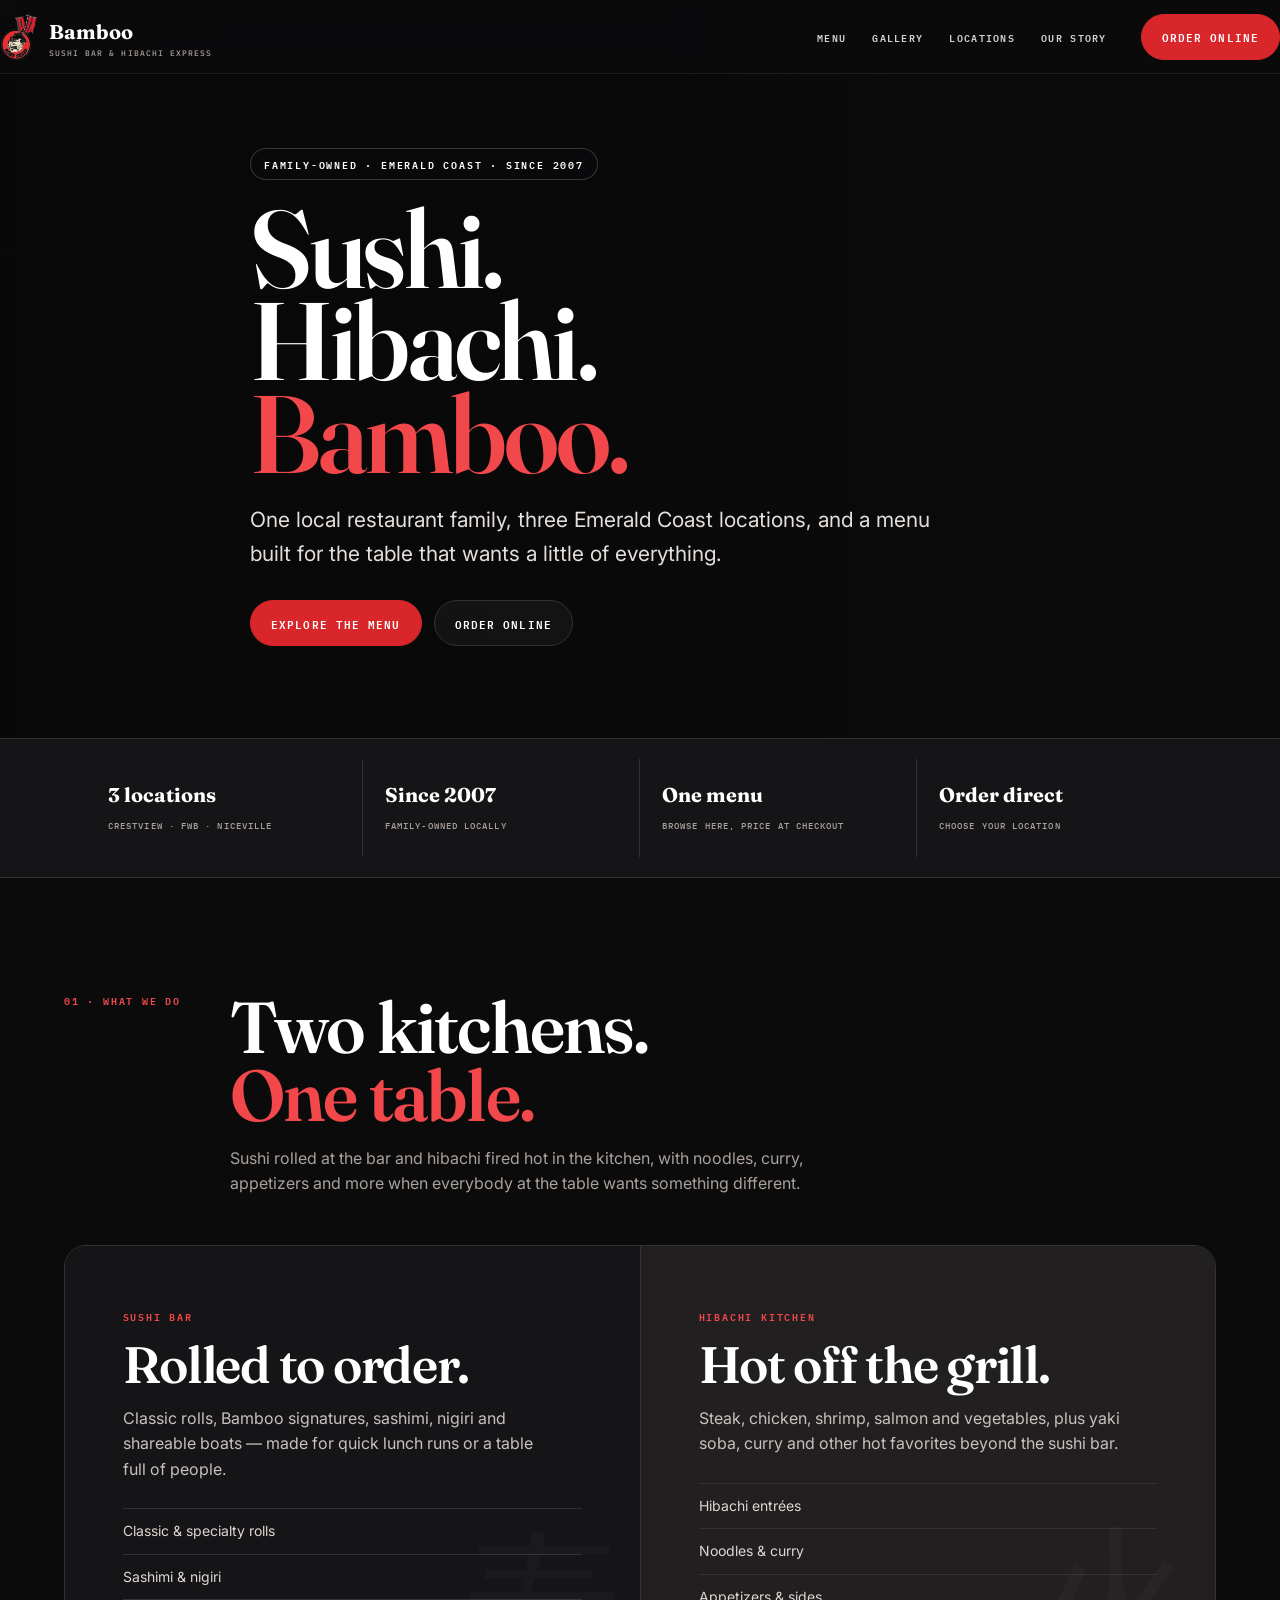
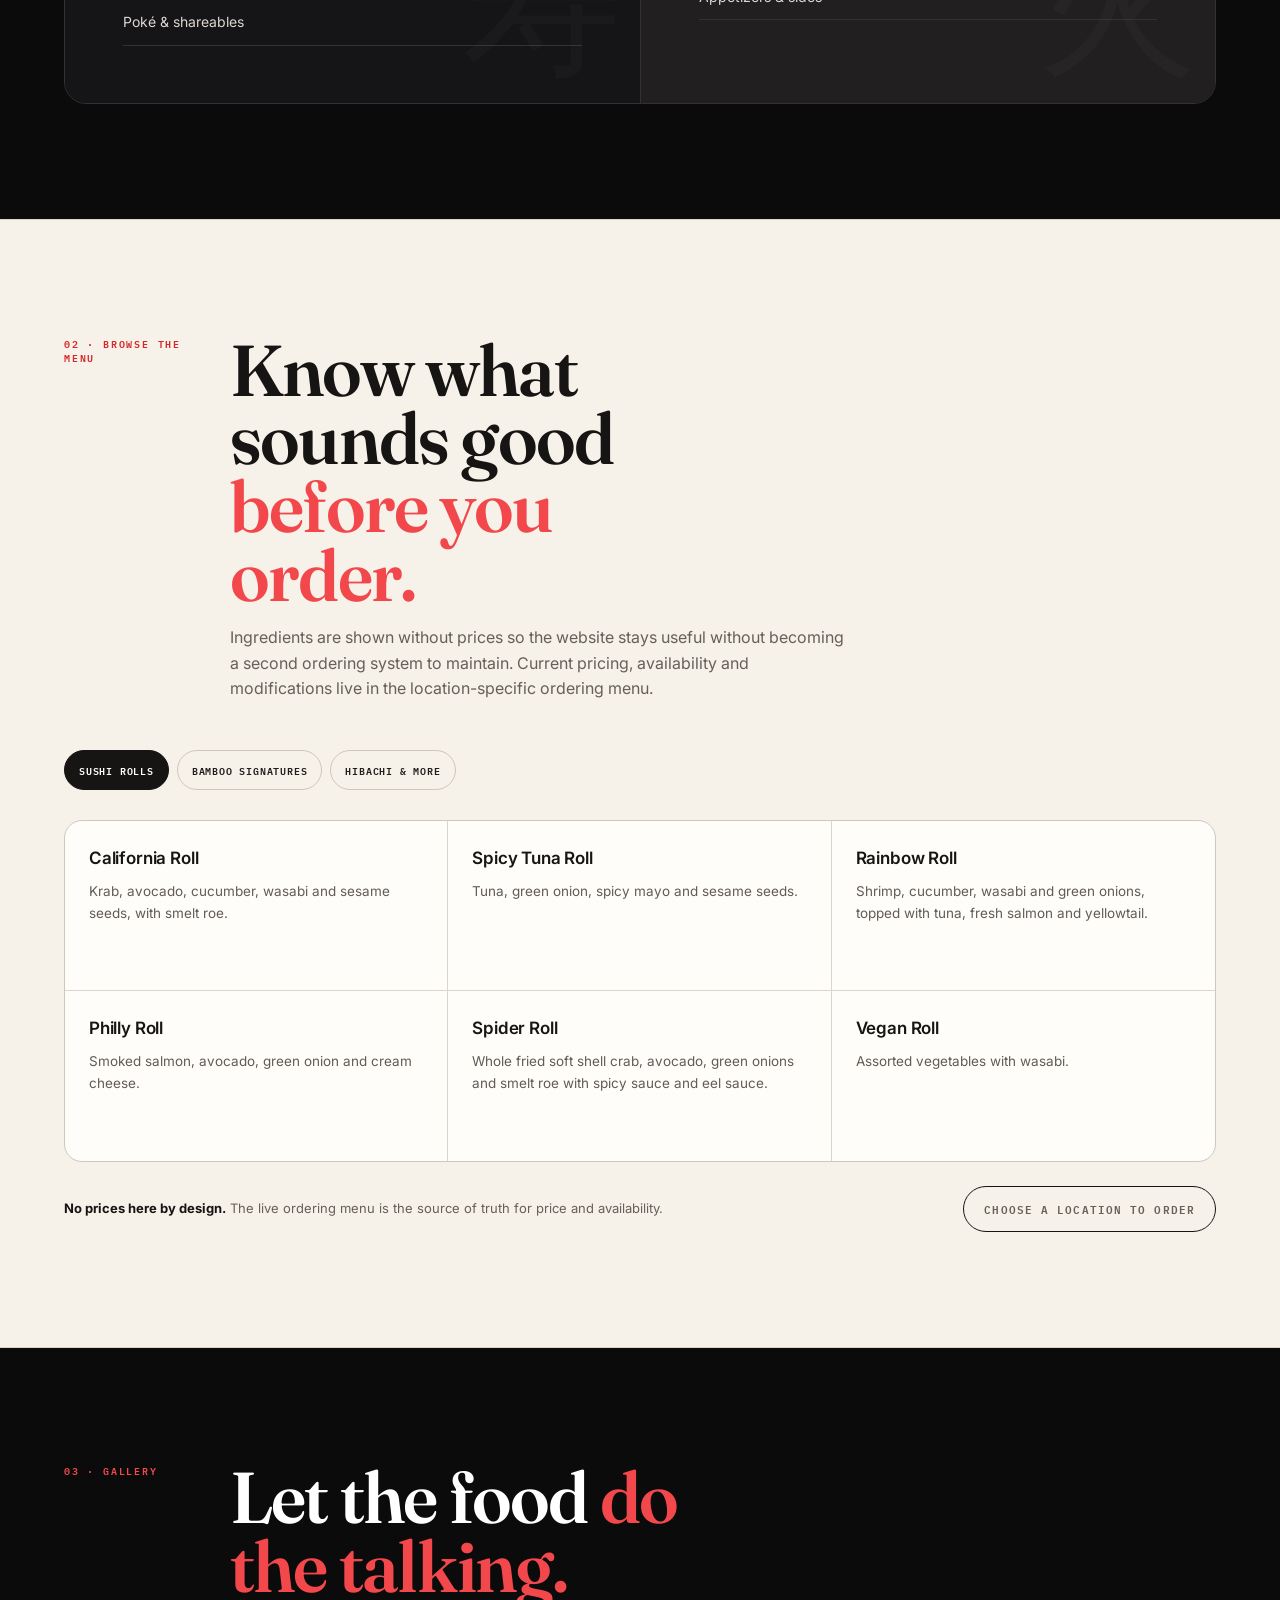
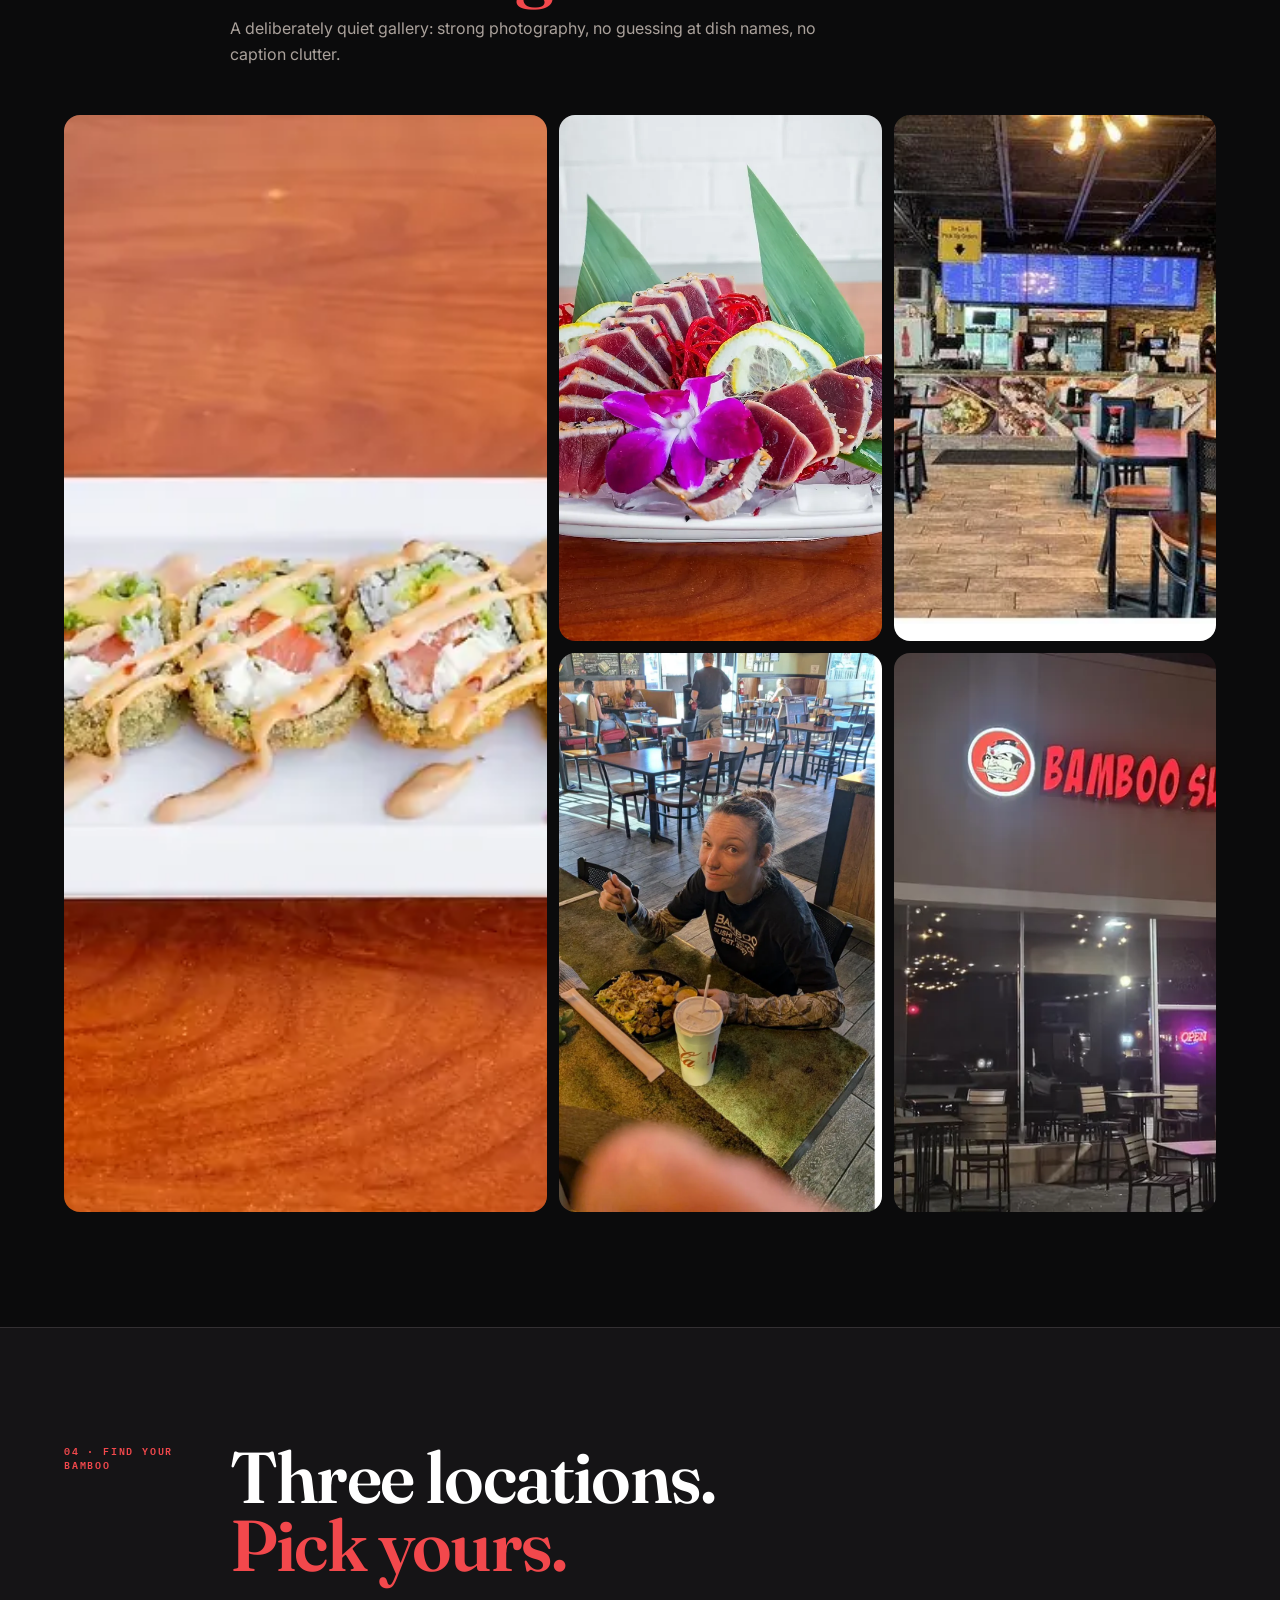
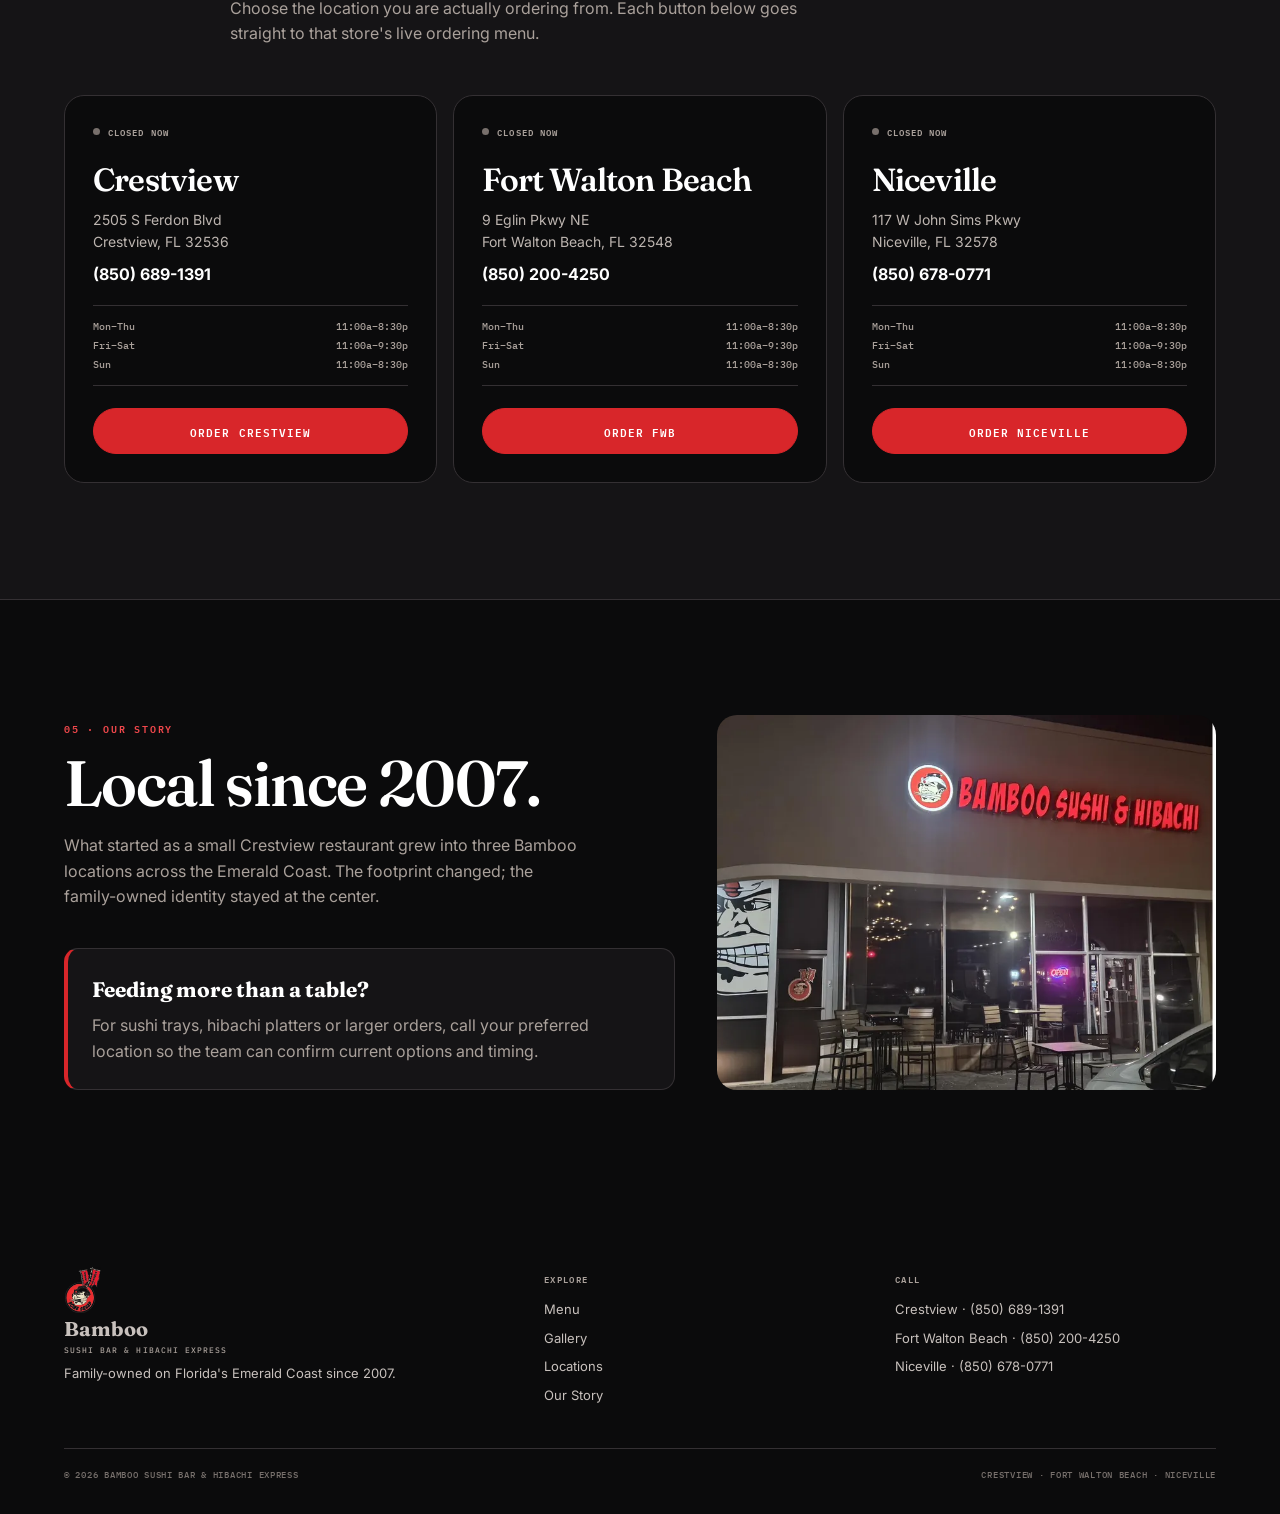
==== commit 395007f2: "Synthesize Bamboo website variants into final combined model" ====
--- a/index.html
+++ b/index.html
@@ -1,879 +1,194 @@
-<!DOCTYPE html>
+<!doctype html>
 <html lang="en">
 <head>
 <meta charset="utf-8">
-<meta name="viewport" content="width=device-width, initial-scale=1, viewport-fit=cover">
-<meta name="theme-color" content="#0D0B0B">
-<title>Bamboo Sushi Bar &amp; Hibachi Express | Emerald Coast, FL</title>
-<meta name="description" content="Sushi rolled to order at the bar. Hibachi fired fresh in back. Family-owned since 2007 — Crestview, Fort Walton Beach &amp; Niceville, Florida.">
+<meta name="viewport" content="width=device-width,initial-scale=1,viewport-fit=cover">
+<meta name="theme-color" content="#0b0b0c">
+<title>Bamboo Sushi Bar & Hibachi Express | Emerald Coast, FL</title>
+<meta name="description" content="Family-owned sushi and hibachi on Florida's Emerald Coast since 2007. Browse Bamboo favorites and order direct from Crestview, Fort Walton Beach or Niceville.">
+<meta name="robots" content="index,follow,max-image-preview:large">
 <link rel="icon" type="image/png" href="images/brand/bamboo-sushi-hibachi-logo.png">
-<link rel="preload" as="image" href="images/food/seared-ahi-tuna-sashimi-emerald-coast.webp" fetchpriority="high">
+<link rel="preload" as="image" href="images/food/volcano-roll-hero-baked-krab-eel-sauce.webp" fetchpriority="high">
 <link rel="preconnect" href="https://fonts.googleapis.com">
 <link rel="preconnect" href="https://fonts.gstatic.com" crossorigin>
-<link rel="stylesheet" href="https://fonts.googleapis.com/css2?family=Fraunces:ital,opsz,wght@0,9..144,400;0,9..144,500;0,9..144,600;1,9..144,500&family=Inter:wght@400;500;600;700&family=IBM+Plex+Mono:wght@400;500;600&display=swap">
-
+<link href="https://fonts.googleapis.com/css2?family=Fraunces:opsz,wght@9..144,500;9..144,600&family=Inter:wght@400;500;600;700;800&family=IBM+Plex+Mono:wght@500;600&display=swap" rel="stylesheet">
 <script type="application/ld+json">
-{"@context":"https://schema.org","@type":"Restaurant",
- "name":"Bamboo Sushi Bar & Hibachi Express","servesCuisine":["Japanese","Sushi","Hibachi"],"priceRange":"$$",
- "openingHoursSpecification":[
-  {"@type":"OpeningHoursSpecification","dayOfWeek":["Monday","Tuesday","Wednesday","Thursday","Sunday"],"opens":"11:00","closes":"20:30"},
-  {"@type":"OpeningHoursSpecification","dayOfWeek":["Friday","Saturday"],"opens":"11:00","closes":"21:30"}]}
+{
+  "@context":"https://schema.org",
+  "@graph":[
+    {"@type":"Restaurant","name":"Bamboo Sushi Bar & Hibachi Express - Crestview","servesCuisine":["Japanese","Sushi","Hibachi"],"telephone":"+1-850-689-1391","address":{"@type":"PostalAddress","streetAddress":"2505 S Ferdon Blvd","addressLocality":"Crestview","addressRegion":"FL","postalCode":"32536","addressCountry":"US"}},
+    {"@type":"Restaurant","name":"Bamboo Sushi Bar & Hibachi Express - Fort Walton Beach","servesCuisine":["Japanese","Sushi","Hibachi"],"telephone":"+1-850-200-4250","address":{"@type":"PostalAddress","streetAddress":"9 Eglin Pkwy NE","addressLocality":"Fort Walton Beach","addressRegion":"FL","postalCode":"32548","addressCountry":"US"}},
+    {"@type":"Restaurant","name":"Bamboo Sushi Bar & Hibachi Express - Niceville","servesCuisine":["Japanese","Sushi","Hibachi"],"telephone":"+1-850-678-0771","address":{"@type":"PostalAddress","streetAddress":"117 W John Sims Pkwy","addressLocality":"Niceville","addressRegion":"FL","postalCode":"32578","addressCountry":"US"}}
+  ]
+}
 </script>
-
 <style>
-/* ============================================================
-   Bamboo Sushi Bar & Hibachi Express
-
-   Motion and texture layer:
-     · animated SVG film grain      (texture over flat dark)
-     · cursor-tracked radial glow   (hero only, pointer:fine only)
-     · magnetic buttons             (translate toward cursor)
-     · 3D card tilt                 (subtle depth on hover)
-     · animated counters            (ease-out quart)
-     · clip-path wipe drawer
-     · color-mix() glow shadows     (tied to the accent variable)
-     · fixed scroll readout         (% + current section)
-
-   Every effect is gated on prefers-reduced-motion, and the
-   pointer-driven ones additionally on (pointer:fine), so touch
-   devices never pay for them.
-   ============================================================ */
 :root{
-  --void:#0D0B0B;
-  --hull:#141111;
-  --plate:#1B1717;
-  --seam:#2A2423;
-  --seam-hot:#3A3230;
-  --red:#D8262A;
-  --red-hot:#FF5A4E;
-  --red-lite:#F25A53;
-  --red-deep:#7A1215;
-  --gold:#C9962F;
-  --bone:#F4EFE7;
-  --ash:#A79C93;
-  --ash-dim:#6B615A;
-  --display:'Fraunces',serif; --body:'Inter',sans-serif; --mono:'IBM Plex Mono',monospace;
-  --ease:cubic-bezier(.16,1,.3,1);
-  --pad:clamp(20px,5vw,72px);
-  --maxw:1400px;
-  --hud-h:clamp(56px,7vw,72px);
+ --ink:#0b0b0c;--ink2:#151416;--ink3:#211f20;--paper:#f6f1e9;--paper2:#fffdfa;
+ --red:#d8262a;--red2:#f2484c;--gold:#c9962f;--muted:#aaa19b;--rule:#343033;
+ --display:'Fraunces',serif;--body:'Inter',sans-serif;--mono:'IBM Plex Mono',monospace;
+ --pad:clamp(20px,5vw,68px);--max:1380px;--ease:cubic-bezier(.16,1,.3,1)
 }
-*{margin:0;box-sizing:border-box}
-html{scroll-behavior:smooth;-webkit-text-size-adjust:100%}
-@media(prefers-reduced-motion:reduce){html{scroll-behavior:auto}
-  *{animation-duration:.01ms !important;animation-iteration-count:1 !important;transition-duration:.01ms !important}}
-body{background:var(--void);color:var(--bone);font-family:var(--body);font-size:16px;line-height:1.6;
-  -webkit-font-smoothing:antialiased;overflow-x:hidden}
-img{max-width:100%;display:block}
+*{box-sizing:border-box}
+html{scroll-behavior:smooth}
+body{margin:0;background:var(--ink);color:#fff;font-family:var(--body);line-height:1.6;-webkit-font-smoothing:antialiased}
+img{display:block;max-width:100%}
 a{color:inherit;text-decoration:none}
-button{font:inherit;color:inherit;background:none;border:0;cursor:pointer}
-ul{list-style:none}
-.wrap{max-width:var(--maxw);margin:0 auto;padding:0 var(--pad)}
-:focus-visible{outline:2px solid var(--red-hot);outline-offset:3px}
-/* anchored sections land below the fixed header, not under it */
-section[id],[id="top"]{scroll-margin-top:calc(var(--hud-h) + 12px)}
-.skip{position:absolute;left:-999px;background:var(--red);color:#fff;padding:12px 20px;z-index:500}
-.skip:focus{left:0;top:0}
+button{font:inherit;color:inherit}
+.wrap{width:min(var(--max),calc(100% - 2*var(--pad)));margin:auto}
+.skip{position:absolute;left:-9999px}.skip:focus{left:12px;top:12px;background:#fff;color:#000;padding:10px 14px;z-index:999}
+:focus-visible{outline:2px solid var(--red2);outline-offset:3px}
 ::selection{background:var(--red);color:#fff}
-
-/* ---------- ATMOSPHERE: animated film grain ----------
-   Inline SVG feTurbulence — no image request, no library. The
-   oversized inset + transform keyframes keep it GPU-cheap. */
-.atmos{position:fixed;inset:0;z-index:1;pointer-events:none;overflow:hidden}
-.atmos::before{content:"";position:absolute;inset:-100%;
-  background-image:url("data:image/svg+xml,%3Csvg xmlns='http://www.w3.org/2000/svg' width='220' height='220'%3E%3Cfilter id='n'%3E%3CfeTurbulence type='fractalNoise' baseFrequency='.82' numOctaves='3' stitchTiles='stitch'/%3E%3CfeColorMatrix type='saturate' values='0'/%3E%3C/filter%3E%3Crect width='220' height='220' filter='url(%23n)' opacity='.5'/%3E%3C/svg%3E");
-  opacity:.055;animation:grain 6s steps(6) infinite}
-@keyframes grain{0%,100%{transform:translate(0,0)}20%{transform:translate(-4%,3%)}
-  40%{transform:translate(3%,-4%)}60%{transform:translate(-3%,-3%)}80%{transform:translate(4%,2%)}}
-.no-motion .atmos::before{animation:none}
-
-/* hairline grid, masked so it fades out — structure without noise */
-.grid-bg{position:fixed;inset:0;z-index:0;pointer-events:none;
-  background-image:linear-gradient(90deg,rgba(167,156,147,.055) 1px,transparent 1px),
-                   linear-gradient(rgba(167,156,147,.04) 1px,transparent 1px);
-  background-size:clamp(64px,9vw,130px) clamp(64px,9vw,130px);
-  -webkit-mask-image:radial-gradient(125% 80% at 50% 15%,#000 18%,transparent 82%);
-  mask-image:radial-gradient(125% 80% at 50% 15%,#000 18%,transparent 82%)}
-
-/* everything above the atmosphere layers */
-header,main,footer,.readout,.action-bar,.lb{position:relative;z-index:2}
-
-/* ---------- scroll progress + readout ---------- */
-.prog{position:fixed;top:0;left:0;right:0;height:2px;z-index:300;background:transparent}
-.prog i{display:block;height:100%;width:0;background:linear-gradient(90deg,var(--red),var(--gold));
-  box-shadow:0 0 12px color-mix(in srgb,var(--red) 60%,transparent)}
-.readout{position:fixed;right:var(--pad);bottom:88px;z-index:150;display:none;
-  font-family:var(--mono);font-size:10px;letter-spacing:.16em;text-transform:uppercase;
-  color:var(--ash-dim);text-align:right;line-height:1.9;pointer-events:none}
-@media(min-width:1100px){.readout{display:block}}
-.readout b{color:var(--red-lite);font-weight:500}
-
-/* ---------- header ---------- */
-.hud{position:fixed;top:0;left:0;right:0;z-index:200;height:var(--hud-h);display:flex;align-items:center;
-  gap:22px;padding:0 var(--pad);border-bottom:1px solid transparent;
-  transition:background .45s,backdrop-filter .45s,border-color .45s}
-.hud.stuck{background:rgba(13,11,11,.86);backdrop-filter:blur(16px) saturate(1.25);border-bottom-color:var(--seam)}
-.brand{display:flex;align-items:center;gap:12px}
-.brand img{width:38px;filter:drop-shadow(0 0 14px rgba(216,38,42,.45))}
-.brand .word{display:flex;flex-direction:column;line-height:1.08}
-.brand b{font-family:var(--display);font-weight:600;font-size:19px}
-.brand small{font-family:var(--mono);font-size:8px;letter-spacing:.2em;text-transform:uppercase;color:var(--ash-dim)}
-.hud nav{display:none;gap:30px;margin-left:26px}
-@media(min-width:1000px){.hud nav{display:flex}}
-.hud nav a{font-family:var(--mono);font-size:10.5px;letter-spacing:.16em;text-transform:uppercase;
-  color:var(--ash);position:relative;padding:5px 0;transition:color .3s}
-.hud nav a::after{content:'';position:absolute;left:0;right:100%;bottom:0;height:1px;
-  background:var(--red);box-shadow:0 0 8px color-mix(in srgb,var(--red) 70%,transparent);
-  transition:right .4s var(--ease)}
-.hud nav a:hover{color:var(--bone)}
-.hud nav a:hover::after,.hud nav a[aria-current="true"]::after{right:0}
-.hud nav a[aria-current="true"]{color:var(--bone)}
-.hud-sp{flex:1}
-.burger{display:flex;flex-direction:column;gap:5px;width:36px;height:36px;justify-content:center}
-@media(min-width:1000px){.burger{display:none}}
-.burger span{display:block;width:23px;height:2px;background:var(--bone);transition:transform .4s var(--ease),opacity .3s}
-.burger[aria-expanded="true"] span:nth-child(1){transform:translateY(7px) rotate(45deg)}
-.burger[aria-expanded="true"] span:nth-child(2){opacity:0}
-.burger[aria-expanded="true"] span:nth-child(3){transform:translateY(-7px) rotate(-45deg)}
-
-.drawer{position:fixed;inset:var(--hud-h) 0 0;z-index:190;background:rgba(13,11,11,.98);
-  backdrop-filter:blur(20px);padding:clamp(26px,7vw,54px) var(--pad);display:flex;flex-direction:column;gap:2px;
-  clip-path:inset(0 0 100% 0);transition:clip-path .6s var(--ease);overflow-y:auto}
-.drawer.open{clip-path:inset(0 0 0 0)}
-.drawer a{font-family:var(--display);font-weight:500;font-size:clamp(28px,7vw,46px);padding:14px 0;
-  border-bottom:1px solid var(--seam);display:flex;align-items:baseline;gap:16px}
-.drawer a i{font-family:var(--mono);font-style:normal;font-size:10px;color:var(--red-lite);letter-spacing:.14em}
-body.locked{overflow:hidden}
-
-/* ---------- buttons (magnetic-ready) ---------- */
-.btn{position:relative;display:inline-flex;align-items:center;gap:10px;padding:15px 28px;
-  border:1px solid var(--red);border-radius:100px;overflow:hidden;
-  font-family:var(--mono);font-size:11px;letter-spacing:.16em;text-transform:uppercase;font-weight:500;
-  color:var(--bone);will-change:transform;
-  transition:color .35s var(--ease),border-color .35s,transform .3s var(--ease),box-shadow .35s}
-.btn::before{content:"";position:absolute;inset:0;background:var(--red);z-index:-1;
-  transform:translateY(101%);transition:transform .45s var(--ease)}
-.btn:hover{color:#fff;box-shadow:0 0 26px color-mix(in srgb,var(--red) 42%,transparent)}
-.btn:hover::before{transform:translateY(0)}
-.btn--solid{background:var(--red);color:#fff}
-.btn--solid::before{background:var(--red-hot)}
-.btn--ghost{border-color:var(--seam-hot);color:var(--bone)}
-.btn--ghost::before{background:var(--seam-hot)}
-.btn--ghost:hover{border-color:var(--bone);box-shadow:none}
-.btn svg{width:13px;height:13px}
-.btn--sm{padding:11px 20px;font-size:10px}
-
-/* ---------- kicker / section head ---------- */
-.kick{display:inline-flex;align-items:center;gap:10px;font-family:var(--mono);font-size:10.5px;
-  letter-spacing:.2em;text-transform:uppercase;color:var(--red-lite);margin-bottom:20px}
-.kick::before{content:'';width:22px;height:1px;background:var(--red);
-  box-shadow:0 0 8px color-mix(in srgb,var(--red) 80%,transparent)}
-.kick em{font-style:normal;color:var(--ash-dim)}
-section{padding:clamp(72px,10vw,140px) 0;position:relative}
-.shead{max-width:780px;margin-bottom:clamp(40px,5.5vw,64px)}
-.shead h2{font-family:var(--display);font-weight:600;font-size:clamp(32px,5.4vw,66px);line-height:1.02;letter-spacing:-.02em}
-.shead h2 em{font-style:normal;color:var(--red-lite);
-  text-shadow:0 0 34px color-mix(in srgb,var(--red) 45%,transparent)}
-.shead p{margin-top:18px;color:var(--ash);font-size:16.5px;line-height:1.7;max-width:58ch}
-
-/* ---------- HERO ---------- */
-.hero{position:relative;min-height:100svh;display:flex;align-items:center;overflow:hidden;padding:calc(var(--hud-h) + 40px) 0 60px}
-.hero-bg{position:absolute;inset:0;z-index:0}
-.hero-bg img{width:100%;height:100%;object-fit:cover;object-position:52% 32%;filter:saturate(1.05);
-  animation:kb 26s ease-in-out infinite alternate}
-@keyframes kb{from{transform:scale(1)}to{transform:scale(1.09)}}
-.no-motion .hero-bg img{animation:none}
-.hero-bg::after{content:'';position:absolute;inset:0;background:
-  linear-gradient(180deg,rgba(13,11,11,.55) 0%,rgba(13,11,11,.72) 48%,var(--void) 97%),
-  linear-gradient(90deg,rgba(13,11,11,.88) 0%,rgba(13,11,11,.18) 58%)}
-/* the cursor-tracked glow lives here */
-.glow{position:absolute;top:0;left:0;width:560px;height:560px;margin:-280px 0 0 -280px;border-radius:50%;
-  pointer-events:none;z-index:1;opacity:0;transition:opacity .6s ease;will-change:transform;
-  background:radial-gradient(circle,rgba(216,38,42,.20),rgba(216,38,42,.07) 42%,transparent 68%)}
-.hero:hover .glow{opacity:1}
-.hero-in{position:relative;z-index:2;width:100%}
-.hero-badge{display:inline-flex;align-items:center;gap:10px;border:1px solid var(--seam-hot);
-  background:rgba(27,23,23,.7);backdrop-filter:blur(8px);padding:8px 16px;border-radius:100px;
-  font-family:var(--mono);font-size:10px;letter-spacing:.16em;text-transform:uppercase;color:var(--ash);margin-bottom:26px}
-.hero-badge b{color:var(--gold);font-weight:600}
-@media(max-width:480px){.hero-badge{display:inline-block;line-height:1.75;padding:7px 15px}}
-.hero h1{font-family:var(--display);font-weight:600;font-size:clamp(44px,8.6vw,118px);line-height:.95;
-  letter-spacing:-.025em;max-width:15ch}
-.hero h1 em{font-style:italic;font-weight:500;color:var(--red-hot);
-  text-shadow:0 0 60px rgba(216,38,42,.55)}
-.hero-sub{margin-top:26px;color:var(--ash);font-size:clamp(15px,1.7vw,19px);max-width:50ch;line-height:1.6}
-.hero-acts{display:flex;flex-wrap:wrap;gap:13px;margin-top:36px}
-.hero-stats{display:flex;flex-wrap:wrap;gap:34px;margin-top:44px;padding-top:28px;border-top:1px solid var(--seam)}
-.hero-stats .s b{display:block;font-family:var(--display);font-size:clamp(22px,2.8vw,32px);font-weight:600;color:var(--bone)}
-.hero-stats .s span{font-family:var(--mono);font-size:9px;letter-spacing:.16em;text-transform:uppercase;color:var(--ash-dim)}
-
-/* ---------- ticker ---------- */
-.ticker{--gap:0px;background:var(--red);color:#fff;overflow:hidden;padding:13px 0;position:relative;z-index:2}
-.ticker-track{display:flex;width:max-content;animation:slide 34s linear infinite}
-.ticker span{display:flex;align-items:center;gap:16px;font-family:var(--mono);font-size:11.5px;font-weight:500;
-  letter-spacing:.18em;text-transform:uppercase;padding:0 24px;white-space:nowrap}
-.ticker span::after{content:'◆';font-size:7px;opacity:.6}
-@keyframes slide{from{transform:translateX(0)}to{transform:translateX(-50%)}}
-.no-motion .ticker-track{animation:none}
-
-/* ---------- the two houses ---------- */
-.houses{display:grid;gap:18px}
-@media(min-width:900px){.houses{grid-template-columns:1fr 1fr}}
-.house{position:relative;background:var(--hull);border:1px solid var(--seam);border-radius:20px;
-  padding:clamp(28px,3.6vw,44px);overflow:hidden;transform-style:preserve-3d;will-change:transform;
-  transition:transform .4s var(--ease),border-color .4s,box-shadow .4s}
-.house::after{content:'';position:absolute;inset:0;opacity:0;pointer-events:none;transition:opacity .45s;
-  background:radial-gradient(90% 70% at 50% 0%,color-mix(in srgb,var(--red) 14%,transparent),transparent 70%)}
-.house:hover{border-color:color-mix(in srgb,var(--red) 55%,transparent);
-  box-shadow:0 24px 60px -30px rgba(0,0,0,.9),0 0 40px -20px color-mix(in srgb,var(--red) 50%,transparent)}
-.house:hover::after{opacity:1}
-.house .hn{font-family:var(--mono);font-size:9.5px;letter-spacing:.2em;text-transform:uppercase;color:var(--ash-dim);display:block;margin-bottom:20px}
-.house h3{font-family:var(--display);font-weight:600;font-size:clamp(26px,3.4vw,40px);line-height:1.05;margin-bottom:6px}
-.house h3 em{font-style:italic;font-weight:500;color:var(--red-hot)}
-.house .tagline{font-family:var(--mono);font-size:10px;letter-spacing:.16em;text-transform:uppercase;color:var(--gold);margin-bottom:20px}
-.house p{color:var(--ash);font-size:15.5px;line-height:1.72;margin-bottom:22px}
-.house ul{display:grid;gap:0;border-top:1px solid var(--seam)}
-.house li{display:flex;justify-content:space-between;gap:18px;padding:12px 0;border-bottom:1px solid var(--seam);font-size:14px}
-.house li span{font-family:var(--mono);font-size:9.5px;letter-spacing:.1em;text-transform:uppercase;color:var(--ash-dim);text-align:right;flex:0 0 auto}
-.house .glyph{position:absolute;right:-24px;top:-40px;font-family:var(--display);font-size:180px;line-height:1;
-  color:rgba(244,239,231,.03);pointer-events:none;user-select:none}
-
-/* ---------- menu ---------- */
-/* menu accordion — closed cards that ignite when opened */
-.acc{border:1px solid var(--seam);border-radius:16px;background:var(--hull);margin-bottom:12px;
-  overflow:hidden;transition:border-color .35s,box-shadow .35s}
-.acc:hover{border-color:color-mix(in srgb,var(--red) 45%,transparent)}
-.acc.open{border-color:color-mix(in srgb,var(--red) 55%,transparent);
-  box-shadow:0 0 34px -14px color-mix(in srgb,var(--red) 45%,transparent)}
-.acc-head{width:100%;display:flex;align-items:center;gap:16px;padding:20px 22px;cursor:pointer;text-align:left}
-.acc-head .t{font-family:var(--display);font-weight:600;font-size:clamp(20px,2.6vw,26px);flex:1}
-.acc-head .t em{font-style:italic;color:var(--red-hot)}
-.acc-head .n{font-family:var(--mono);font-size:9.5px;letter-spacing:.14em;text-transform:uppercase;color:var(--ash-dim)}
-.acc-head .x{width:32px;height:32px;flex:0 0 auto;border:1px solid var(--seam-hot);border-radius:50%;
-  display:flex;align-items:center;justify-content:center;color:var(--ash);
-  transition:transform .45s var(--ease),background .3s,border-color .3s,color .3s,box-shadow .3s}
-.acc-head .x svg{width:13px;height:13px}
-.acc-head[aria-expanded="true"] .x{transform:rotate(45deg);background:var(--red);border-color:var(--red);
-  color:#fff;box-shadow:0 0 16px color-mix(in srgb,var(--red) 55%,transparent)}
-.acc-body{display:grid;grid-template-rows:0fr;transition:grid-template-rows .6s var(--ease)}
-.acc-head[aria-expanded="true"]+.acc-body{grid-template-rows:1fr}
-.acc-inner{overflow:hidden}
-.acc-inner .dishes{padding:2px 22px 24px}
-.dishes{display:grid;grid-template-columns:repeat(auto-fill,minmax(272px,1fr));gap:16px}
-.dish{position:relative;background:var(--hull);border:1px solid var(--seam);border-radius:16px;padding:24px;
-  overflow:hidden;transform-style:preserve-3d;will-change:transform;
-  transition:transform .35s var(--ease),border-color .35s,box-shadow .35s}
-.dish::after{content:'';position:absolute;inset:0;opacity:0;pointer-events:none;transition:opacity .4s;
-  background:radial-gradient(80% 60% at 50% 0%,color-mix(in srgb,var(--red) 13%,transparent),transparent 70%)}
-.dish:hover{border-color:color-mix(in srgb,var(--red) 50%,transparent);
-  box-shadow:0 18px 44px -26px rgba(0,0,0,.9)}
-.dish:hover::after{opacity:1}
-.dish h4{font-family:var(--display);font-weight:600;font-size:18.5px;margin-bottom:7px;position:relative}
-.dish p{font-size:13.5px;color:var(--ash);line-height:1.6;position:relative}
-.dish .tags{display:flex;gap:6px;flex-wrap:wrap;margin-top:14px;position:relative}
-.dish .tags span{font-family:var(--mono);font-size:8.5px;letter-spacing:.12em;text-transform:uppercase;
-  padding:4px 9px;border-radius:100px;border:1px solid var(--seam-hot);color:var(--ash-dim)}
-.dish .tags span.hot{color:var(--red-lite);border-color:color-mix(in srgb,var(--red) 45%,transparent);
-  background:color-mix(in srgb,var(--red) 10%,transparent)}
-
-/* ---------- stats band ---------- */
-.stats{background:var(--hull);border-top:1px solid var(--seam);border-bottom:1px solid var(--seam);position:relative;overflow:hidden}
-.stats::before{content:'';position:absolute;inset:0;
-  background:radial-gradient(ellipse 55% 65% at 50% 0%,color-mix(in srgb,var(--red) 13%,transparent),transparent 62%)}
-.stat-grid{position:relative;display:grid;grid-template-columns:repeat(2,1fr);gap:34px 20px;text-align:center}
-@media(min-width:760px){.stat-grid{grid-template-columns:repeat(4,1fr)}}
-.stat b{display:block;font-family:var(--display);font-size:clamp(38px,6vw,66px);font-weight:600;line-height:1;
-  color:var(--bone);text-shadow:0 0 40px color-mix(in srgb,var(--red) 30%,transparent)}
-.stat span{display:block;margin-top:10px;font-family:var(--mono);font-size:9.5px;letter-spacing:.18em;
-  text-transform:uppercase;color:var(--ash-dim)}
-
-/* ---------- gallery ---------- */
-.gal{display:grid;grid-template-columns:repeat(2,1fr);gap:12px}
-@media(min-width:760px){.gal{grid-template-columns:repeat(4,1fr);gap:16px}}
-.gitem{position:relative;aspect-ratio:1;overflow:hidden;border-radius:16px;background:var(--plate);
-  border:1px solid var(--seam);cursor:zoom-in;padding:0;width:100%;
-  transition:border-color .35s,transform .35s var(--ease)}
-.gitem.wide{grid-column:span 2}
-@media(min-width:760px){.gitem.wide{aspect-ratio:2/1}}
-.gitem:hover{border-color:color-mix(in srgb,var(--red) 55%,transparent);transform:translateY(-3px)}
-.gitem img{width:100%;height:100%;object-fit:cover;transition:transform .8s var(--ease),filter .5s}
-.gitem:hover img{transform:scale(1.07)}
-.gitem figcaption{position:absolute;left:0;right:0;bottom:0;padding:56px 15px 14px;text-align:left;
-  background:linear-gradient(to top,rgba(8,7,7,.92),transparent);
-  font-family:var(--mono);font-size:9px;letter-spacing:.14em;text-transform:uppercase;color:rgba(244,239,231,.86);
-  opacity:0;transform:translateY(8px);transition:opacity .35s,transform .35s var(--ease)}
-.gitem:hover figcaption,.gitem:focus-visible figcaption{opacity:1;transform:none}
-@media(hover:none){.gitem figcaption{opacity:1;transform:none}}
-
-/* ---------- locations ---------- */
-.locs{display:grid;gap:18px}
-@media(min-width:900px){.locs{grid-template-columns:repeat(3,1fr)}}
-.loc{position:relative;background:var(--hull);border:1px solid var(--seam);border-radius:20px;padding:30px;
-  display:flex;flex-direction:column;overflow:hidden;transform-style:preserve-3d;will-change:transform;
-  transition:transform .35s var(--ease),border-color .35s,box-shadow .35s}
-.loc::after{content:'';position:absolute;inset:0;opacity:0;pointer-events:none;transition:opacity .4s;
-  background:radial-gradient(85% 60% at 50% 0%,color-mix(in srgb,var(--red) 13%,transparent),transparent 70%)}
-.loc:hover{border-color:color-mix(in srgb,var(--red) 55%,transparent);
-  box-shadow:0 24px 56px -30px rgba(0,0,0,.9)}
-.loc:hover::after{opacity:1}
-.loc>*{position:relative}
-.status{display:inline-flex;align-items:center;gap:8px;font-family:var(--mono);font-size:9.5px;
-  letter-spacing:.14em;text-transform:uppercase;margin-bottom:14px}
-.status .dot{width:7px;height:7px;border-radius:50%}
-.status.open .dot{background:#2ED47F;box-shadow:0 0 10px rgba(46,212,127,.8);animation:ping 2.4s infinite}
-.status.open .t{color:#2ED47F}
-.status.shut .dot{background:var(--ash-dim)}
-.status.shut .t{color:var(--ash-dim)}
-@keyframes ping{0%{box-shadow:0 0 0 0 rgba(46,212,127,.5),0 0 10px rgba(46,212,127,.8)}
-  70%{box-shadow:0 0 0 9px rgba(46,212,127,0),0 0 10px rgba(46,212,127,.8)}
-  100%{box-shadow:0 0 0 0 rgba(46,212,127,0),0 0 10px rgba(46,212,127,.8)}}
-.loc h3{font-family:var(--display);font-weight:600;font-size:25px;margin-bottom:5px}
-.loc .pin{position:absolute;top:28px;right:28px;font-family:var(--mono);font-size:9px;letter-spacing:.12em;
-  text-transform:uppercase;color:var(--gold);border:1px solid rgba(201,150,47,.42);padding:4px 10px;border-radius:100px}
-@media(max-width:620px){.loc .pin{position:static;align-self:flex-start;margin-bottom:12px}}
-.loc .addr{color:var(--ash);font-size:14px;line-height:1.6;margin-bottom:18px}
-.loc .addr a:hover{color:var(--red-lite)}
-.loc .hrs{display:grid;gap:6px;padding:16px 0;margin-bottom:16px;border-top:1px solid var(--seam);border-bottom:1px solid var(--seam);
-  font-family:var(--mono);font-size:11px;color:var(--ash-dim)}
-.loc .hrs div{display:flex;justify-content:space-between;gap:14px}
-.loc .feat{display:flex;flex-wrap:wrap;gap:7px;margin-bottom:22px}
-.loc .feat span{font-family:var(--mono);font-size:8.5px;letter-spacing:.12em;text-transform:uppercase;
-  border:1px solid var(--seam-hot);color:var(--ash-dim);padding:5px 10px;border-radius:100px}
-.loc .feat span.on{color:var(--red-lite);border-color:color-mix(in srgb,var(--red) 45%,transparent)}
-.loc .acts{margin-top:auto;display:grid;gap:9px}
-.loc .acts .btn{justify-content:center}
-
-/* ---------- direct order ---------- */
-.direct{position:relative;border:1px solid color-mix(in srgb,var(--red) 45%,transparent);border-radius:24px;
-  background:linear-gradient(150deg,rgba(216,38,42,.16),rgba(122,18,21,.1) 60%,transparent);
-  padding:clamp(30px,4.4vw,56px);overflow:hidden;display:grid;gap:32px}
-@media(min-width:900px){.direct{grid-template-columns:1.05fr .95fr;gap:52px;align-items:center}}
-.direct::before{content:'';position:absolute;inset:0;pointer-events:none;
-  background:radial-gradient(ellipse 60% 70% at 88% 8%,color-mix(in srgb,var(--red) 22%,transparent),transparent 60%)}
-.direct>*{position:relative}
-.direct .flag{display:inline-block;background:var(--red);color:#fff;font-family:var(--mono);font-size:9.5px;
-  letter-spacing:.16em;text-transform:uppercase;padding:6px 14px;border-radius:100px;margin-bottom:16px;
-  box-shadow:0 0 22px color-mix(in srgb,var(--red) 50%,transparent)}
-.direct h3{font-family:var(--display);font-weight:600;font-size:clamp(26px,3.6vw,44px);line-height:1.05;margin-bottom:14px}
-.direct p{color:var(--ash);font-size:15.5px;line-height:1.68;max-width:46ch}
-.picks{display:grid;gap:10px}
-.pick{display:flex;align-items:center;gap:14px;background:rgba(27,23,23,.75);border:1px solid var(--seam-hot);
-  border-radius:14px;padding:16px 20px;transition:background .3s,border-color .3s,transform .3s var(--ease)}
-.pick:hover{background:var(--red);border-color:var(--red);transform:translateX(5px);
-  box-shadow:0 0 28px color-mix(in srgb,var(--red) 40%,transparent)}
-.pick b{font-family:var(--display);font-size:17px;font-weight:600;flex:0 0 auto}
-.pick span{font-family:var(--mono);font-size:9.5px;letter-spacing:.1em;text-transform:uppercase;color:var(--ash-dim);flex:1}
-.pick:hover span{color:rgba(255,255,255,.8)}
-.pick svg{flex:0 0 auto;transition:transform .3s}
-.pick:hover svg{transform:translateX(4px)}
-
-/* ---------- footer ---------- */
-footer{padding:clamp(56px,7vw,90px) 0 40px;border-top:1px solid var(--seam)}
-.fgrid{display:grid;gap:36px;padding-bottom:40px;border-bottom:1px solid var(--seam)}
-@media(min-width:820px){.fgrid{grid-template-columns:1.5fr 1fr 1fr 1fr}}
-.fgrid h4{font-family:var(--mono);font-size:9.5px;letter-spacing:.18em;text-transform:uppercase;color:var(--ash-dim);margin-bottom:15px}
-.fgrid a,.fgrid p{display:block;color:var(--ash);font-size:14px;margin-bottom:10px}
-.fgrid a:hover{color:var(--red-lite)}
-.fbase{display:flex;flex-wrap:wrap;justify-content:space-between;gap:12px;padding-top:24px;
-  font-family:var(--mono);font-size:10px;letter-spacing:.1em;text-transform:uppercase;color:var(--ash-dim)}
-
-/* ---------- sticky action bar (mobile) ---------- */
-.action-bar{position:fixed;left:0;right:0;bottom:0;z-index:180;display:flex;gap:10px;padding:11px var(--pad);
-  background:rgba(13,11,11,.95);backdrop-filter:blur(16px);border-top:1px solid var(--seam)}
-@media(min-width:1100px){.action-bar{display:none}}
-.action-bar .btn{flex:1;justify-content:center}
-body{padding-bottom:70px}
-@media(min-width:1100px){body{padding-bottom:0}}
-
-/* lightbox */
-.lb{position:fixed;inset:0;z-index:400;background:rgba(8,7,7,.96);display:flex;align-items:center;justify-content:center;
-  padding:5vw;opacity:0;visibility:hidden;transition:opacity .35s,visibility .35s}
-.lb.open{opacity:1;visibility:visible}
-.lb img{max-width:min(92vw,900px);max-height:84vh;object-fit:contain;border-radius:8px;
-  box-shadow:0 40px 100px rgba(0,0,0,.8)}
-.lb button{position:absolute;top:24px;right:24px;width:46px;height:46px;border:1px solid var(--seam-hot);
-  border-radius:50%;display:flex;align-items:center;justify-content:center;color:var(--bone);transition:border-color .3s}
-.lb button:hover{border-color:var(--red)}
-
-/* reveal */
-.rv{opacity:0;transform:translateY(26px);transition:opacity .85s var(--ease),transform .85s var(--ease)}
-.rv.in{opacity:1;transform:none}
-.rv[style*="--d"]{transition-delay:calc(var(--d) * 1ms)}
+.eyebrow{font:600 10px/1.4 var(--mono);letter-spacing:.18em;text-transform:uppercase;color:var(--red2)}
+h1,h2,h3,p{margin-top:0}
+h1,h2,h3{font-family:var(--display);font-weight:600;letter-spacing:-.025em}
+.btn{display:inline-flex;align-items:center;justify-content:center;min-height:46px;padding:0 20px;border-radius:999px;border:1px solid var(--rule);font:600 11px/1 var(--mono);letter-spacing:.1em;text-transform:uppercase;transition:.25s var(--ease)}
+.btn:hover{transform:translateY(-2px)}
+.btn-red{background:var(--red);border-color:var(--red);color:#fff}
+.btn-red:hover{background:var(--red2)}
+.btn-light{background:#fff;color:#111;border-color:#fff}
+.btn-ghost{background:rgba(255,255,255,.04)}
+.actions{display:flex;gap:12px;flex-wrap:wrap}
+.site-head{position:fixed;top:0;left:0;right:0;z-index:200;height:74px;display:flex;align-items:center;background:rgba(11,11,12,.9);backdrop-filter:blur(14px);border-bottom:1px solid rgba(255,255,255,.08)}
+.nav{display:flex;align-items:center;gap:24px;width:100%}
+.brand{display:flex;align-items:center;gap:11px;min-width:0}.brand img{width:38px;height:46px;object-fit:contain}.brand b{font-family:var(--display);font-size:20px}.brand small{display:block;font:500 8px var(--mono);letter-spacing:.13em;text-transform:uppercase;color:var(--muted)}
+.links{display:flex;gap:26px;margin-left:auto}.links a{font:600 10px var(--mono);letter-spacing:.13em;text-transform:uppercase;color:#d8d2ce}.links a:hover{color:#fff}
+.head-order{margin-left:10px}
+.menu-toggle{display:none;margin-left:auto;border:1px solid var(--rule);background:transparent;border-radius:999px;padding:10px 14px;font:600 10px var(--mono);letter-spacing:.1em;text-transform:uppercase}
+.mobile{display:none;position:fixed;top:74px;left:0;right:0;z-index:190;background:var(--ink);border-bottom:1px solid var(--rule);padding:20px var(--pad)}
+.mobile.open{display:grid;gap:8px}.mobile a{padding:14px 0;border-bottom:1px solid var(--rule);font-family:var(--display);font-size:24px}
+.hero{position:relative;min-height:min(82svh,780px);display:flex;align-items:end;padding:130px 0 74px;overflow:hidden}
+.hero-bg{position:absolute;inset:0}.hero-bg img{width:100%;height:100%;object-fit:cover;object-position:50% 44%}
+.hero-bg:after{content:"";position:absolute;inset:0;background:linear-gradient(90deg,rgba(8,8,9,.9) 0%,rgba(8,8,9,.72) 42%,rgba(8,8,9,.22) 72%),linear-gradient(0deg,var(--ink) 0%,transparent 45%)}
+.hero-in{position:relative;z-index:2;max-width:780px}
+.hero .eyebrow{display:inline-flex;gap:10px;align-items:center;background:rgba(12,12,13,.58);border:1px solid rgba(255,255,255,.18);border-radius:999px;padding:8px 13px;color:#fff}
+.hero h1{font-size:clamp(52px,8.6vw,118px);line-height:.84;margin:22px 0 24px;max-width:7.4ch}
+.hero h1 em{font-style:normal;color:var(--red2)}
+.hero p{font-size:clamp(16px,2vw,21px);max-width:54ch;color:#e5dfdb}
+.hero .actions{margin-top:30px}
+.trust{border-top:1px solid var(--rule);border-bottom:1px solid var(--rule);background:var(--ink2)}
+.trust-in{display:grid;grid-template-columns:repeat(4,1fr)}
+.trust div{padding:20px 22px;border-right:1px solid var(--rule)}.trust div:last-child{border-right:0}.trust b{display:block;font-family:var(--display);font-size:20px}.trust span{font:500 9px var(--mono);letter-spacing:.12em;text-transform:uppercase;color:var(--muted)}
+section.block{padding:clamp(72px,9vw,124px) 0}
+.headline{display:grid;grid-template-columns:140px 1fr;gap:26px;align-items:start;margin-bottom:48px}
+.headline h2{font-size:clamp(38px,5.8vw,72px);line-height:.95;margin:0;max-width:11ch}
+.headline h2 em{font-style:normal;color:var(--red2)}
+.headline p{max-width:62ch;color:var(--muted);margin:16px 0 0}
+.duo{display:grid;grid-template-columns:1fr 1fr;border:1px solid var(--rule);border-radius:22px;overflow:hidden}
+.duo article{position:relative;padding:clamp(32px,4.5vw,58px);min-height:390px;background:var(--ink2)}
+.duo article+article{border-left:1px solid var(--rule);background:var(--ink3)}
+.duo h3{font-size:clamp(34px,4vw,55px);line-height:.95;margin:12px 0 16px}
+.duo p{color:#c8c1bd;max-width:43ch}
+.duo ul{list-style:none;padding:0;margin:26px 0 0;border-top:1px solid var(--rule)}
+.duo li{padding:11px 0;border-bottom:1px solid var(--rule);font-size:14px;color:#ded7d2}
+.duo .glyph{position:absolute;right:18px;bottom:-26px;font-family:var(--display);font-size:160px;color:rgba(255,255,255,.025);pointer-events:none}
+.menu-zone{background:var(--paper);color:#171414;border-top:1px solid #ddd5cb;border-bottom:1px solid #ddd5cb}
+.menu-zone .eyebrow{color:var(--red)}
+.menu-zone .headline p{color:#665f5a}
+.menu-tabs{display:flex;gap:8px;overflow:auto;padding-bottom:4px;margin-bottom:26px}
+.menu-tab{white-space:nowrap;border:1px solid #cfc6bc;background:transparent;color:#211d1b;border-radius:999px;padding:10px 14px;font:600 10px var(--mono);letter-spacing:.08em;text-transform:uppercase;cursor:pointer}
+.menu-tab[aria-selected="true"]{background:#171414;color:#fff;border-color:#171414}
+.menu-grid{display:grid;grid-template-columns:repeat(3,1fr);border:1px solid #cfc6bc;border-radius:18px;overflow:hidden;background:var(--paper2)}
+.menu-card{padding:24px;border-right:1px solid #ddd5cb;border-bottom:1px solid #ddd5cb;min-height:170px}
+.menu-card:nth-child(3n){border-right:0}.menu-card:nth-last-child(-n+3){border-bottom:0}
+.menu-card h3{font-family:var(--body);font-size:17px;letter-spacing:-.01em;margin:0 0 9px}
+.menu-card p{font-size:13.5px;color:#625b56;margin:0}
+.menu-note{display:flex;justify-content:space-between;gap:20px;align-items:center;margin-top:24px;color:#665f5a;font-size:13px}
+.menu-note strong{color:#171414}
+.menu-panel[hidden]{display:none}
+.gallery-grid{display:grid;grid-template-columns:1.5fr 1fr 1fr;gap:12px}
+.gallery-grid figure{margin:0;position:relative;overflow:hidden;border-radius:16px;min-height:310px;background:var(--ink2)}
+.gallery-grid figure:first-child{grid-row:span 2;min-height:632px}
+.gallery-grid img{width:100%;height:100%;object-fit:cover;transition:transform .6s var(--ease)}
+.gallery-grid figure:hover img{transform:scale(1.035)}
+.locations{background:var(--ink2);border-top:1px solid var(--rule);border-bottom:1px solid var(--rule)}
+.loc-grid{display:grid;grid-template-columns:repeat(3,1fr);gap:16px}
+.loc{border:1px solid var(--rule);border-radius:20px;padding:28px;background:var(--ink);display:flex;flex-direction:column;min-height:360px}
+.status{display:inline-flex;align-items:center;gap:8px;font:600 9px var(--mono);letter-spacing:.12em;text-transform:uppercase;color:var(--muted)}
+.status i{width:7px;height:7px;border-radius:50%;background:#78706c}.status.open{color:#68d391}.status.open i{background:#42c978;box-shadow:0 0 12px rgba(66,201,120,.55)}
+.loc h3{font-size:32px;margin:14px 0 4px}.loc address{font-style:normal;color:#bdb5b0;font-size:14px}
+.loc .phone{margin:8px 0 18px;color:#fff;font-weight:700}
+.hours{margin:0 0 22px;padding:14px 0;border-top:1px solid var(--rule);border-bottom:1px solid var(--rule);display:grid;gap:6px;font:500 10px var(--mono);color:var(--muted)}
+.hours div{display:flex;justify-content:space-between;gap:12px}
+.loc .actions{margin-top:auto}.loc .btn{flex:1}
+.story-band{display:grid;grid-template-columns:1.1fr .9fr;gap:42px;align-items:center}
+.story-band img{width:100%;aspect-ratio:4/3;object-fit:cover;border-radius:20px}
+.story-band h2{font-size:clamp(40px,5vw,68px);line-height:.98;margin:12px 0 18px}
+.story-band p{color:var(--muted);max-width:52ch}
+.catering{margin-top:38px;padding:24px;border:1px solid var(--rule);border-left:4px solid var(--red);border-radius:14px;background:var(--ink2)}
+.catering b{font-family:var(--display);font-size:21px}.catering p{margin:7px 0 0}
+footer{padding:54px 0 34px}
+.foot{display:grid;grid-template-columns:1.4fr 1fr 1fr;gap:30px;padding-bottom:34px;border-bottom:1px solid var(--rule)}
+.foot h4{font:600 9px var(--mono);letter-spacing:.16em;text-transform:uppercase;color:var(--muted)}
+.foot a,.foot p{display:block;margin:8px 0;color:#c8c1bd;font-size:13px}
+.footbase{display:flex;justify-content:space-between;gap:20px;padding-top:20px;font:500 9px var(--mono);letter-spacing:.08em;text-transform:uppercase;color:#77706c}
+.mobile-order{display:none}
+@media(max-width:980px){
+ .links,.head-order{display:none}.menu-toggle{display:block}
+ .trust-in{grid-template-columns:repeat(2,1fr)}.trust div:nth-child(2){border-right:0}.trust div:nth-child(-n+2){border-bottom:1px solid var(--rule)}
+ .headline{grid-template-columns:1fr}.duo,.story-band{grid-template-columns:1fr}.duo article+article{border-left:0;border-top:1px solid var(--rule)}
+ .menu-grid{grid-template-columns:repeat(2,1fr)}.menu-card:nth-child(3n){border-right:1px solid #ddd5cb}.menu-card:nth-child(2n){border-right:0}.menu-card:nth-last-child(-n+3){border-bottom:1px solid #ddd5cb}.menu-card:nth-last-child(-n+2){border-bottom:0}
+ .gallery-grid{grid-template-columns:1fr 1fr}.gallery-grid figure:first-child{grid-column:span 2;grid-row:auto;min-height:460px}
+ .loc-grid{grid-template-columns:1fr}.loc{min-height:0}
+ .foot{grid-template-columns:1fr 1fr}
+}
+@media(max-width:620px){
+ body{padding-bottom:68px}.brand small{display:none}.brand img{width:34px}
+ .hero{min-height:76svh;padding-bottom:56px}.hero h1{font-size:clamp(50px,17vw,82px)}
+ .trust-in{grid-template-columns:1fr 1fr}.trust div{padding:16px}
+ section.block{padding:68px 0}.headline{margin-bottom:34px}
+ .menu-grid{grid-template-columns:1fr}.menu-card,.menu-card:nth-child(3n),.menu-card:nth-child(2n){border-right:0}.menu-card:nth-last-child(-n+2){border-bottom:1px solid #ddd5cb}.menu-card:last-child{border-bottom:0}
+ .menu-note{align-items:flex-start;flex-direction:column}
+ .gallery-grid{grid-template-columns:1fr}.gallery-grid figure:first-child{grid-column:auto;min-height:420px}.gallery-grid figure{min-height:260px}
+ .foot{grid-template-columns:1fr}.footbase{flex-direction:column}
+ .mobile-order{position:fixed;left:12px;right:12px;bottom:10px;z-index:180;display:grid;grid-template-columns:1fr 1.4fr;gap:8px;padding:8px;background:rgba(11,11,12,.94);backdrop-filter:blur(12px);border:1px solid var(--rule);border-radius:999px}
+ .mobile-order .btn{min-height:42px;padding:0 12px}
+}
+@media(prefers-reduced-motion:reduce){*{scroll-behavior:auto!important;transition:none!important}}
 </style>
 </head>
 <body>
 <a class="skip" href="#main">Skip to content</a>
-<div class="grid-bg" aria-hidden="true"></div>
-<div class="atmos" aria-hidden="true"></div>
-<div class="prog"><i id="prog"></i></div>
-<div class="readout" aria-hidden="true"><span id="roPct">000%</span><br><b id="roSec">TOP</b></div>
-
-<header class="hud" id="hud">
-  <a class="brand" href="#top"><img src="images/brand/bamboo-sushi-hibachi-logo.png" alt="">
-    <span class="word"><b>Bamboo</b><small>Sushi Bar &amp; Hibachi Express</small></span></a>
-  <nav aria-label="Primary">
-    <a href="#houses">The Two Houses</a><a href="#menu">Menu</a><a href="#gallery">Gallery</a><a href="#find">Locations</a>
-  </nav>
-  <span class="hud-sp"></span>
-  <a class="btn btn--solid btn--sm" data-order href="#" data-magnetic style="display:none" id="hudCta">Order Online</a>
-  <button class="burger" id="burger" aria-expanded="false" aria-label="Menu"><span></span><span></span><span></span></button>
+<header class="site-head">
+ <div class="wrap nav">
+  <a class="brand" href="#top"><img src="images/brand/bamboo-sushi-hibachi-logo.png" alt="Bamboo Sushi Bar and Hibachi Express"><span><b>Bamboo</b><small>Sushi Bar & Hibachi Express</small></span></a>
+  <nav class="links" aria-label="Primary"><a href="#menu">Menu</a><a href="#gallery">Gallery</a><a href="#locations">Locations</a><a href="#story">Our Story</a></nav>
+  <a class="btn btn-red head-order" href="#locations">Order Online</a>
+  <button class="menu-toggle" id="menuToggle" aria-expanded="false" aria-controls="mobileNav">Menu</button>
+ </div>
 </header>
-
-<div class="drawer" id="drawer">
-  <a href="#houses"><i>01</i>The Two Houses</a>
-  <a href="#menu"><i>02</i>Menu</a>
-  <a href="#gallery"><i>03</i>Gallery</a>
-  <a href="#find"><i>04</i>Locations</a>
-  <a data-order href="#"><i>→</i>Order Online</a>
-</div>
-
+<nav class="mobile" id="mobileNav" aria-label="Mobile"><a href="#menu">Menu</a><a href="#gallery">Gallery</a><a href="#locations">Locations</a><a href="#story">Our Story</a><a href="#locations">Order Online</a></nav>
 <main id="main">
 <section class="hero" id="top">
-  <div class="hero-bg"><img src="images/food/seared-ahi-tuna-sashimi-emerald-coast.webp" alt="Seared ahi tuna sashimi" fetchpriority="high"></div>
-  <div class="glow" id="glow" aria-hidden="true"></div>
-  <div class="wrap hero-in">
-    <span class="hero-badge"><b>★ 4.5</b> Google · Best Sushi on the Emerald Coast 2023 &amp; 2024</span>
-    <h1>Rolled at the bar. <em>Fired in back.</em></h1>
-    <p class="hero-sub">Hand-cut sushi you can watch being made, and hibachi out of the kitchen fast enough to catch your lunch break. Family-owned since 2007.</p>
-    <div class="hero-acts">
-      <a class="btn btn--solid" data-order href="#" data-magnetic>Order Online
-        <svg viewBox="0 0 24 24" fill="none" stroke="currentColor" stroke-width="2.5"><path d="M5 12h14M13 6l6 6-6 6"/></svg></a>
-      <a class="btn btn--ghost" href="#menu" data-magnetic>See the Menu</a>
-    </div>
-    <div class="hero-stats">
-      <div class="s"><b>11am</b><span>Open daily</span></div>
-      <div class="s"><b>3</b><span>Locations</span></div>
-      <div class="s"><b>2007</b><span>Family-owned since</span></div>
-      <div class="s"><b>2</b><span>Drive-Thrus</span></div>
-    </div>
-  </div>
+ <div class="hero-bg"><img src="images/food/volcano-roll-hero-baked-krab-eel-sauce.webp" alt="Prepared sushi at Bamboo" fetchpriority="high"></div>
+ <div class="wrap hero-in"><span class="eyebrow">Family-owned · Emerald Coast · Since 2007</span><h1>Sushi. Hibachi. <em>Bamboo.</em></h1><p>One local restaurant family, three Emerald Coast locations, and a menu built for the table that wants a little of everything.</p><div class="actions"><a class="btn btn-red" href="#menu">Explore the Menu</a><a class="btn btn-ghost" href="#locations">Order Online</a></div></div>
 </section>
-
-<div class="ticker" aria-hidden="true">
-  <div class="ticker-track" id="tick">
-    <span>Sushi Bar</span><span>Hibachi Express</span><span>Ramen &amp; Udon</span><span>Sushi Boats</span>
-    <span>Order at the Counter</span><span>Drive-Thru at 2 Locations</span><span>Gluten-Free Menu</span>
-    <span>Vegan Menu</span><span>Catering Platters</span>
-  </div>
-</div>
-
-<!-- two houses -->
-<section id="houses">
-  <div class="wrap">
-    <div class="shead rv">
-      <span class="kick">01 <em>— the split</em></span>
-      <h2>One building. <em>Two very different rooms.</em></h2>
-      <p>The sushi bar is out front, in the open, where you can watch every roll get cut. Hibachi runs out of a closed kitchen in back — no show, just speed. Different crafts, same family.</p>
-    </div>
-    <div class="houses">
-      <article class="house rv" data-tilt>
-        <span class="glyph">壽</span>
-        <span class="hn">House 01</span>
-        <h3>The <em>Bar</em></h3>
-        <p class="tagline">Visible · Hand work · Cut to order</p>
-        <p>Every roll, every slice of nigiri, every sashimi plate made by hand while you watch. Sit at the counter and you’ll see the fish come out, the rice get seasoned, your roll get cut. Best seat in the house, same price as a table.</p>
-        <ul>
-          <li>Specialty rolls<span>30+ on the board</span></li>
-          <li>Nigiri &amp; sashimi<span>Cut to order</span></li>
-          <li>Sushi boats<span>Built for the table</span></li>
-          <li>Poké bowls<span>House sauce</span></li>
-        </ul>
-      </article>
-      <article class="house rv" data-tilt style="--d:110">
-        <span class="glyph">火</span>
-        <span class="hn">House 02</span>
-        <h3>The <em>Line</em></h3>
-        <p class="tagline">Closed kitchen · Fired to order · Out fast</p>
-        <p>Hibachi Express runs from the kitchen in back. No ten-minute onion volcano — a flat top, a real cook, and a hot plate in about the time it takes to get your drink. Every plate comes with rice and hibachi vegetables.</p>
-        <ul>
-          <li>Hibachi plates<span>Steak · Filet · Shrimp</span></li>
-          <li>Ramen, udon &amp; curry<span>House broth</span></li>
-          <li>Fried rolls &amp; apps<span>Panko, to order</span></li>
-          <li>Kids plates<span>Sized &amp; priced down</span></li>
-        </ul>
-      </article>
-    </div>
-  </div>
-</section>
-
-<!-- menu -->
-<section id="menu">
-  <div class="wrap">
-    <div class="shead rv">
-      <span class="kick">02 <em>— the board</em></span>
-      <h2>What people <em>actually order.</em></h2>
-      <p>A slice of the menu across all three locations. Open a category to browse — full board and current pricing live on the ordering site.</p>
-    </div>
-    <div id="menuAcc" class="rv"></div>
-  </div>
-</section>
-
-<!-- stats -->
-<section class="stats">
-  <div class="wrap">
-    <div class="stat-grid">
-      <div class="stat rv"><b data-count="2007">2007</b><span>Founded in Crestview</span></div>
-      <div class="stat rv" style="--d:90"><b data-count="3">3</b><span>Emerald Coast locations</span></div>
-      <div class="stat rv" style="--d:180"><b data-count="1600" data-suffix="+" data-sep>1,600+</b><span>Google reviews</span></div>
-      <div class="stat rv" style="--d:270"><b data-count="45">45</b><span>Seats, year one</span></div>
-    </div>
-  </div>
-</section>
-
-<!-- gallery -->
-<section id="gallery">
-  <div class="wrap">
-    <div class="shead rv">
-      <span class="kick">03 <em>— the room</em></span>
-      <h2>The food, the room, <em>the rolls.</em></h2>
-      <p>Select any photo to enlarge.</p>
-    </div>
-    <div class="gal" id="gal"></div>
-  </div>
-</section>
-
-<!-- locations -->
-<section id="find">
-  <div class="wrap">
-    <div class="shead rv">
-      <span class="kick">04 <em>— find your bamboo</em></span>
-      <h2>Three rooms on <em>the Emerald Coast.</em></h2>
-      <p>Open 11am every day. Drive-thru at Niceville and Fort Walton Beach.</p>
-    </div>
-    <div class="locs" id="locs"></div>
-  </div>
-</section>
-
-<!-- order -->
-<section id="order">
-  <div class="wrap">
-    <div class="direct rv">
-      <div>
-        <span class="flag">Cheapest option</span>
-        <h3>Order direct. <span style="color:var(--red-hot)">It’s cheaper.</span></h3>
-        <p>Delivery apps add service fees, delivery fees, and a markup on top of the menu price. Order direct and you pay the menu price — pickup, curbside, or drive-thru at Niceville and Fort Walton Beach.</p>
-      </div>
-      <div class="picks">
-        <a class="pick" data-order href="#"><b>Niceville</b><span>117 W John Sims Pkwy</span>
-          <svg viewBox="0 0 24 24" fill="none" stroke="currentColor" stroke-width="2.5" width="15" height="15"><path d="M5 12h14M13 6l6 6-6 6"/></svg></a>
-        <a class="pick" data-order href="#"><b>Fort Walton Beach</b><span>9 Eglin Pkwy NE</span>
-          <svg viewBox="0 0 24 24" fill="none" stroke="currentColor" stroke-width="2.5" width="15" height="15"><path d="M5 12h14M13 6l6 6-6 6"/></svg></a>
-        <a class="pick" data-order href="#"><b>Crestview</b><span>2505 S Ferdon Blvd</span>
-          <svg viewBox="0 0 24 24" fill="none" stroke="currentColor" stroke-width="2.5" width="15" height="15"><path d="M5 12h14M13 6l6 6-6 6"/></svg></a>
-      </div>
-    </div>
-  </div>
-</section>
+<div class="trust"><div class="wrap trust-in"><div><b>3 locations</b><span>Crestview · FWB · Niceville</span></div><div><b>Since 2007</b><span>Family-owned locally</span></div><div><b>One menu</b><span>Browse here, price at checkout</span></div><div><b>Order direct</b><span>Choose your location</span></div></div></div>
+<section class="block" id="experience"><div class="wrap"><div class="headline"><span class="eyebrow">01 · What we do</span><div><h2>Two kitchens. <em>One table.</em></h2><p>Sushi rolled at the bar and hibachi fired hot in the kitchen, with noodles, curry, appetizers and more when everybody at the table wants something different.</p></div></div><div class="duo"><article><span class="eyebrow">Sushi bar</span><h3>Rolled to order.</h3><p>Classic rolls, Bamboo signatures, sashimi, nigiri and shareable boats — made for quick lunch runs or a table full of people.</p><ul><li>Classic & specialty rolls</li><li>Sashimi & nigiri</li><li>Poké & shareables</li></ul><span class="glyph">寿</span></article><article><span class="eyebrow">Hibachi kitchen</span><h3>Hot off the grill.</h3><p>Steak, chicken, shrimp, salmon and vegetables, plus yaki soba, curry and other hot favorites beyond the sushi bar.</p><ul><li>Hibachi entrées</li><li>Noodles & curry</li><li>Appetizers & sides</li></ul><span class="glyph">火</span></article></div></div></section>
+<section class="block menu-zone" id="menu"><div class="wrap"><div class="headline"><span class="eyebrow">02 · Browse the menu</span><div><h2>Know what sounds good <em>before you order.</em></h2><p>Ingredients are shown without prices so the website stays useful without becoming a second ordering system to maintain. Current pricing, availability and modifications live in the location-specific ordering menu.</p></div></div><div class="menu-tabs" role="tablist" aria-label="Menu categories"><button class="menu-tab" role="tab" aria-selected="true" data-panel="rolls">Sushi Rolls</button><button class="menu-tab" role="tab" aria-selected="false" data-panel="signatures">Bamboo Signatures</button><button class="menu-tab" role="tab" aria-selected="false" data-panel="hibachi">Hibachi & More</button></div>
+<div class="menu-panel" id="rolls"><div class="menu-grid"><article class="menu-card"><h3>California Roll</h3><p>Krab, avocado, cucumber, wasabi and sesame seeds, with smelt roe.</p></article><article class="menu-card"><h3>Spicy Tuna Roll</h3><p>Tuna, green onion, spicy mayo and sesame seeds.</p></article><article class="menu-card"><h3>Rainbow Roll</h3><p>Shrimp, cucumber, wasabi and green onions, topped with tuna, fresh salmon and yellowtail.</p></article><article class="menu-card"><h3>Philly Roll</h3><p>Smoked salmon, avocado, green onion and cream cheese.</p></article><article class="menu-card"><h3>Spider Roll</h3><p>Whole fried soft shell crab, avocado, green onions and smelt roe with spicy sauce and eel sauce.</p></article><article class="menu-card"><h3>Vegan Roll</h3><p>Assorted vegetables with wasabi.</p></article></div></div>
+<div class="menu-panel" id="signatures" hidden><div class="menu-grid"><article class="menu-card"><h3>Volcano Roll</h3><p>Crunchy shrimp roll topped with baked krab salad, Bamboo sauce and chili paste, finished with green onions and eel sauce.</p></article><article class="menu-card"><h3>Godzilla Roll</h3><p>Tuna, krab salad, avocado, green onion, asparagus and spicy mayo, flash fried and topped with eel sauce and chili paste.</p></article><article class="menu-card"><h3>Mt. Fuji Roll</h3><p>Yellowtail, tempura crunch and green onions, topped with broiled shrimp and scallops in Bamboo sauce.</p></article><article class="menu-card"><h3>Sasquatch Roll</h3><p>Shrimp, tempura crunch, cucumber, avocado and green onion, topped with baked krab salad, shrimp and scallops.</p></article><article class="menu-card"><h3>TNT Roll</h3><p>Tuna, tempura crunch, green onions and spicy mayo, topped with tuna and avocado, finished with eel sauce and chili paste.</p></article><article class="menu-card"><h3>King Kong</h3><p>Smoked salmon, shrimp, krabstick, cucumber, green onion and avocado with baked seafood toppings and house sauces.</p></article></div></div>
+<div class="menu-panel" id="hibachi" hidden><div class="menu-grid"><article class="menu-card"><h3>Hibachi Steak</h3><p>Grilled steak with hibachi vegetables and fried or steamed rice.</p></article><article class="menu-card"><h3>Teriyaki Chicken</h3><p>Chicken finished with teriyaki sauce, served with hibachi vegetables and rice.</p></article><article class="menu-card"><h3>Filet Mignon</h3><p>Filet mignon with hibachi vegetables and fried or steamed rice.</p></article><article class="menu-card"><h3>Yaki Soba</h3><p>Stir-fried noodles with mixed vegetables and your choice of protein.</p></article><article class="menu-card"><h3>Japanese Curry</h3><p>Carrots, potatoes and onions in a thick curry sauce over steamed rice with your choice of protein.</p></article><article class="menu-card"><h3>Ramen</h3><p>Japanese-style noodle soup. Check the current ordering menu for available preparation and add-ons.</p></article></div></div>
+<div class="menu-note"><span><strong>No prices here by design.</strong> The live ordering menu is the source of truth for price and availability.</span><a class="btn" style="border-color:#171414" href="#locations">Choose a location to order</a></div></div></section>
+<section class="block" id="gallery"><div class="wrap"><div class="headline"><span class="eyebrow">03 · Gallery</span><div><h2>Let the food <em>do the talking.</em></h2><p>A deliberately quiet gallery: strong photography, no guessing at dish names, no caption clutter.</p></div></div><div class="gallery-grid"><figure><img loading="lazy" src="images/food/crispy-fried-sushi-roll-platter-bamboo-sauce.webp" alt="Prepared sushi platter at Bamboo"></figure><figure><img loading="lazy" src="images/food/seared-ahi-tuna-sashimi-emerald-coast.webp" alt="Prepared seafood dish at Bamboo"></figure><figure><img loading="lazy" src="images/gallery/dining-room-interior-sushi-bar-menu-boards.webp" alt="Bamboo dining room"></figure><figure><img loading="lazy" src="images/gallery/guest-enjoying-hibachi-express-meal.webp" alt="Guest dining at Bamboo"></figure><figure><img loading="lazy" src="images/gallery/bamboo-sushi-hibachi-storefront-evening-800w.webp" alt="Bamboo storefront in the evening"></figure></div></div></section>
+<section class="block locations" id="locations"><div class="wrap"><div class="headline"><span class="eyebrow">04 · Find your Bamboo</span><div><h2>Three locations. <em>Pick yours.</em></h2><p>Choose the location you are actually ordering from. Each button below goes straight to that store's live ordering menu.</p></div></div><div class="loc-grid"><article class="loc" data-location><span class="status"><i></i><span>Checking hours…</span></span><h3>Crestview</h3><address>2505 S Ferdon Blvd<br>Crestview, FL 32536</address><a class="phone" href="tel:+18506891391">(850) 689-1391</a><div class="hours"><div><span>Mon–Thu</span><span>11:00a–8:30p</span></div><div><span>Fri–Sat</span><span>11:00a–9:30p</span></div><div><span>Sun</span><span>11:00a–8:30p</span></div></div><div class="actions"><a class="btn btn-red" target="_blank" rel="noopener" href="https://menu-6161.orderexperience.net/58a87ddc515ee9f947471247/menu">Order Crestview</a></div></article><article class="loc" data-location><span class="status"><i></i><span>Checking hours…</span></span><h3>Fort Walton Beach</h3><address>9 Eglin Pkwy NE<br>Fort Walton Beach, FL 32548</address><a class="phone" href="tel:+18502004250">(850) 200-4250</a><div class="hours"><div><span>Mon–Thu</span><span>11:00a–8:30p</span></div><div><span>Fri–Sat</span><span>11:00a–9:30p</span></div><div><span>Sun</span><span>11:00a–8:30p</span></div></div><div class="actions"><a class="btn btn-red" target="_blank" rel="noopener" href="https://menu-6161.orderexperience.net/5f08c146505ee9dd3c7b23c8/menu">Order FWB</a></div></article><article class="loc" data-location><span class="status"><i></i><span>Checking hours…</span></span><h3>Niceville</h3><address>117 W John Sims Pkwy<br>Niceville, FL 32578</address><a class="phone" href="tel:+18506780771">(850) 678-0771</a><div class="hours"><div><span>Mon–Thu</span><span>11:00a–8:30p</span></div><div><span>Fri–Sat</span><span>11:00a–9:30p</span></div><div><span>Sun</span><span>11:00a–8:30p</span></div></div><div class="actions"><a class="btn btn-red" target="_blank" rel="noopener" href="https://menu-6161.orderexperience.net/58a87e82515ee9c647471249/menu">Order Niceville</a></div></article></div></div></section>
+<section class="block" id="story"><div class="wrap story-band"><div><span class="eyebrow">05 · Our story</span><h2>Local since 2007.</h2><p>What started as a small Crestview restaurant grew into three Bamboo locations across the Emerald Coast. The footprint changed; the family-owned identity stayed at the center.</p><div class="catering"><b>Feeding more than a table?</b><p>For sushi trays, hibachi platters or larger orders, call your preferred location so the team can confirm current options and timing.</p></div></div><img loading="lazy" src="images/gallery/bamboo-sushi-hibachi-storefront-evening-800w.webp" alt="Bamboo storefront in the evening"></div></section>
 </main>
-
-<footer>
-  <div class="wrap">
-    <div class="fgrid">
-      <div>
-        <a class="brand" href="#top" style="margin-bottom:16px"><img src="images/brand/bamboo-sushi-hibachi-logo.png" alt="">
-          <span class="word"><b>Bamboo</b><small>Sushi Bar &amp; Hibachi Express</small></span></a>
-        <p style="max-width:30ch">Sushi rolled at the bar. Hibachi fired in back. Family-owned on Florida’s Emerald Coast since 2007.</p>
-      </div>
-      <div><h4>Explore</h4><a href="#houses">The Two Houses</a><a href="#menu">Menu</a><a href="#gallery">Gallery</a><a href="#find">Locations</a></div>
-      <div><h4>Call</h4>
-        <a href="tel:+18506891391">Crestview · (850) 689-1391</a>
-        <a href="tel:+18502004250">Fort Walton Beach · (850) 200-4250</a>
-        <a href="tel:+18506780771">Niceville · (850) 678-0771</a></div>
-      <div><h4>Follow</h4>
-        <a href="https://www.instagram.com/bamboo_crestview/">@bamboo_crestview</a>
-        <a href="https://www.instagram.com/bamboo_fwb/">@bamboo_fwb</a>
-        <a href="https://www.instagram.com/bambooniceville/">@bambooniceville</a></div>
-    </div>
-    <div class="fbase"><span>© <span id="yr"></span> Bamboo Sushi Bar &amp; Hibachi Express</span>
-      <span>Crestview · Fort Walton Beach · Niceville</span></div>
-  </div>
-</footer>
-
-<div class="action-bar">
-  <a class="btn btn--ghost btn--sm" href="#menu">Menu</a>
-  <a class="btn btn--solid btn--sm" data-order href="#">Order Online</a>
-</div>
-
-<div class="lb" id="lb" role="dialog" aria-modal="true" aria-label="Enlarged image">
-  <button id="lbX" aria-label="Close"><svg viewBox="0 0 24 24" fill="none" stroke="currentColor" stroke-width="2" width="20" height="20"><path d="M18 6L6 18M6 6l12 12"/></svg></button>
-  <img id="lbI" src="" alt="">
-</div>
-
+<footer><div class="wrap"><div class="foot"><div><a class="brand" href="#top"><img src="images/brand/bamboo-sushi-hibachi-logo.png" alt=""><span><b>Bamboo</b><small>Sushi Bar & Hibachi Express</small></span></a><p>Family-owned on Florida's Emerald Coast since 2007.</p></div><div><h4>Explore</h4><a href="#menu">Menu</a><a href="#gallery">Gallery</a><a href="#locations">Locations</a><a href="#story">Our Story</a></div><div><h4>Call</h4><a href="tel:+18506891391">Crestview · (850) 689-1391</a><a href="tel:+18502004250">Fort Walton Beach · (850) 200-4250</a><a href="tel:+18506780771">Niceville · (850) 678-0771</a></div></div><div class="footbase"><span>© <span id="year"></span> Bamboo Sushi Bar & Hibachi Express</span><span>Crestview · Fort Walton Beach · Niceville</span></div></div></footer>
+<div class="mobile-order"><a class="btn btn-ghost" href="#menu">Menu</a><a class="btn btn-red" href="#locations">Order Online</a></div>
 <script>
-document.documentElement.className+=' js';
 (function(){
-'use strict';
-var doc=document, root=doc.documentElement;
-var reduce=matchMedia('(prefers-reduced-motion: reduce)').matches;
-var fine=matchMedia('(pointer:fine)').matches;
-if(reduce) root.classList.add('no-motion');
-var $=function(s,c){return (c||doc).querySelector(s)}, $$=function(s,c){return [].slice.call((c||doc).querySelectorAll(s))};
-var clamp=function(v,a,b){return Math.max(a,Math.min(b,v))};
-
-/* ---- data ---- */
-
-/* ---- CONFIG -------------------------------------------------------------
-   Every "Order Online" link on the page reads from ORDER_URL, so the
-   ordering destination is set in exactly one place. */
-var CONFIG = { ORDER_URL : 'https://www.bamboo-sushi.com/' };
-
-var WIRE = function(){
-  [].slice.call(document.querySelectorAll('[data-order]')).forEach(function(a){
-    a.href=CONFIG.ORDER_URL; a.target='_blank'; a.rel='noopener';
-  });
-};
-
-var HOURS={weekday:{o:11,c:20.5},friSat:{o:11,c:21.5},sunday:{o:11,c:20.5}};
-function hoursFor(d){return d===0?HOURS.sunday:(d===5||d===6)?HOURS.friSat:HOURS.weekday}
-function fmt(t){var h=Math.floor(t),m=Math.round((t-h)*60),ap=h>=12?'pm':'am',hh=h>12?h-12:h;
-  return hh+(m?':'+(m<10?'0':'')+m:'')+ap}
-
-var DISHES=[
-  ['bar','Crack Roll','Shrimp, cream cheese, avocado, green onion and krab salad, flash-fried in panko, finished with C.J. sauce.',['Futomaki','Most ordered']],
-  ['bar','Godzilla Roll','Tuna, krab salad, avocado, asparagus and spicy mayo, flash-fried, topped with eel sauce and chili paste.',['Spicy']],
-  ['bar','Mt. Fuji Roll','Yellowtail and tempura crunch, topped with broiled shrimp and scallops in bamboo sauce.',['Raw']],
-  ['bar','Sasquatch Roll','Shrimp, tempura crunch, cucumber and avocado under broiled krab, shrimp and scallops.',['Futomaki']],
-  ['bar','TNT Roll','Tuna, tempura crunch and spicy mayo, topped with tuna and avocado, eel sauce and chili paste.',['Spicy','Raw']],
-  ['bar','Uni','Sea urchin — market price, when we can get it right.',['Raw','Market']],
-  ['bar','Poké Bowl','Tuna or salmon in house poké sauce, avocado, seaweed salad, pickled ginger, smelt roe.',['Raw']],
-  ['bar','Sashimi Dinner','Nine ounces of the day’s best fish, with steamed rice and miso soup.',['Raw']],
-  ['line','Hibachi Filet Mignon','Our most tender cut, griddled to order with hibachi vegetables and rice.',['Premium']],
-  ['line','Teriyaki Chicken','House teriyaki glaze, hibachi vegetables, fried or steamed rice.',['Most ordered']],
-  ['line','Panko Fried Shrimp','Eight large shrimp, panko-breaded and fried to order.',['Popular']],
-  ['line','Yaki Soba Noodles','Stir-fried noodles and mixed vegetables with your choice of protein.',[]],
-  ['line','Ramen','House broth bowl — the kitchen’s answer to a cold day on the coast.',[]],
-  ['line','Pork Katsu Curry','Panko tonkatsu over steamed rice in thick Japanese curry.',[]],
-  ['line','Steak &amp; Shrimp','The classic pairing, both cooked to order on the flat top.',[]],
-  ['line','Miso Soup','Starts almost every table’s order.',['Vegetarian']],
-  ['share','Tenryu Boat','TNT, Sunset and Emerald Dragon, plus salmon, tuna and yellowtail sashimi.',['For sharing']],
-  ['share','Soryu Sushi Boat','Five specialty rolls, a sashimi trio, and shrimp, tuna and krab nigiri.',['For sharing']],
-  ['share','Carnivore Boat','Volcano, Sasquatch, Surf n’ Turf and Crestview rolls, plus lemon pepper tuna.',['For sharing']],
-  ['share','Catering Platters','Sushi trays and hibachi platters, built to order. Call your location ahead.',['Call ahead']]
-];
-
-var GAL=[
-  ['images/food/crispy-fried-sushi-roll-platter-bamboo-sauce.webp','Crispy fried roll platter',1],
-  ['images/food/seared-ahi-tuna-sashimi-emerald-coast.webp','Seared ahi tuna',0],
-  ['images/gallery/dining-room-interior-sushi-bar-menu-boards.webp','The dining room',0],
-  ['images/gallery/guest-enjoying-hibachi-express-meal.webp','Hibachi Express, served',0],
-  ['images/gallery/bamboo-sushi-hibachi-storefront-evening-800w.webp','Storefront, evening',1],
-  ['images/gallery/bamboo-niceville-sushi-bar-hibachi-express-sign-800w.webp','Niceville',0],
-  ['images/gallery/bamboo-sushi-bar-hibachi-express-exterior-sign-800w.webp','Exterior sign',0]
-];
-
-var LOCS=[
-  {n:'Crestview',pin:'Original · 2007',a:'2505 S Ferdon Blvd, Crestview, FL 32536',t:'(850) 689-1391',th:'+18506891391',
-   f:[['Dine-In',0],['Takeout',0],['Curbside',0]],m:'https://maps.google.com/?q=2505+S+Ferdon+Blvd+Crestview+FL+32536'},
-  {n:'Fort Walton Beach',pin:'',a:'9 Eglin Pkwy NE, Fort Walton Beach, FL 32548',t:'(850) 200-4250',th:'+18502004250',
-   f:[['Drive-Thru',1],['Dine-In',0],['Curbside',0]],m:'https://maps.google.com/?q=9+Eglin+Pkwy+NE+Fort+Walton+Beach+FL+32548'},
-  {n:'Niceville',pin:'',a:'117 W John Sims Pkwy, Niceville, FL 32578',t:'(850) 678-0771',th:'+18506780771',
-   f:[['Drive-Thru',1],['Dine-In',0],['Curbside',0]],m:'https://maps.google.com/?q=117+W+John+Sims+Pkwy+Niceville+FL+32578'}
-];
-
-var SECTIONS={top:'TOP',houses:'HOUSES',menu:'MENU',gallery:'GALLERY',find:'LOCATIONS',order:'ORDER'};
-
-$('#yr').textContent=new Date().getFullYear();
-WIRE();
-
-/* ---- ticker: duplicate for a seamless -50% loop ---- */
-(function(){var t=$('#tick'); if(t) t.innerHTML+=t.innerHTML;})();
-
-/* ---- nav + drawer ---- */
-(function(){
-  var hud=$('#hud'), b=$('#burger'), d=$('#drawer'), cta=$('#hudCta');
-  function onScroll(){
-    var s=scrollY>30;
-    hud.classList.toggle('stuck',s);
-    if(innerWidth>=1000) cta.style.display=s?'inline-flex':'none';
-  }
-  addEventListener('scroll',onScroll,{passive:true});
-  addEventListener('resize',onScroll); onScroll();
-  b.addEventListener('click',function(){
-    var o=d.classList.toggle('open'); b.setAttribute('aria-expanded',o); doc.body.classList.toggle('locked',o);
-  });
-  $$('#drawer a').forEach(function(a){a.addEventListener('click',function(){
-    d.classList.remove('open'); b.setAttribute('aria-expanded','false'); doc.body.classList.remove('locked');
-  })});
-})();
-
-/* ---- scroll progress + section readout ---- */
-(function(){
-  var bar=$('#prog'), pct=$('#roPct'), sec=$('#roSec');
-  var links=$$('.hud nav a'), ids=Object.keys(SECTIONS), ticking=false;
-  function update(){
-    ticking=false;
-    var h=doc.documentElement.scrollHeight-innerHeight;
-    var p=h>0?clamp(scrollY/h,0,1):0;
-    bar.style.width=(p*100)+'%';
-    pct.textContent=String(Math.round(p*100)).padStart(3,'0')+'%';
-    var mid=scrollY+innerHeight*.35, cur='top';
-    ids.forEach(function(id){var el=doc.getElementById(id);
-      if(el&&el.getBoundingClientRect().top+scrollY<=mid)cur=id;});
-    sec.textContent=SECTIONS[cur]||'TOP';
-    links.forEach(function(a){a.setAttribute('aria-current',a.getAttribute('href')==='#'+cur?'true':'false')});
-  }
-  addEventListener('scroll',function(){if(!ticking){ticking=true;requestAnimationFrame(update)}},{passive:true});
-  addEventListener('resize',update); update();
-})();
-
-/* ---- reveal ---- */
-var io=null;
-(function(){
-  if(!('IntersectionObserver' in window)||reduce){$$('.rv').forEach(function(e){e.classList.add('in')});return}
-  io=new IntersectionObserver(function(en){
-    en.forEach(function(e){if(e.isIntersecting){e.target.classList.add('in');io.unobserve(e.target)}});
-  },{threshold:.12,rootMargin:'0px 0px -7% 0px'});
-  $$('.rv').forEach(function(e){io.observe(e)});
-})();
-function observeNew(sel){ if(io){$$(sel).forEach(function(e){io.observe(e)})} else {$$(sel).forEach(function(e){e.classList.add('in')})} }
-
-/* ---- counters ---- */
-(function(){
-  var els=$$('[data-count]');
-  function out(el,n){
-    var suf=el.getAttribute('data-suffix')||'';
-    return (el.hasAttribute('data-sep')?Math.round(n).toLocaleString('en-US'):String(Math.round(n)))+suf;
-  }
-  function run(el){
-    var target=parseFloat(el.getAttribute('data-count'));
-    if(reduce){el.textContent=out(el,target);return}
-    var t0=performance.now(), dur=1500;
-    (function step(now){
-      var p=clamp((now-t0)/dur,0,1), e=1-Math.pow(1-p,4);
-      el.textContent=out(el,target*e);
-      if(p<1)requestAnimationFrame(step); else el.textContent=out(el,target);
-    })(t0);
-  }
-  if(!('IntersectionObserver' in window)||reduce){els.forEach(run);return}
-  els.forEach(function(e){e.textContent=out(e,0)});
-  var c=new IntersectionObserver(function(en){
-    en.forEach(function(e){if(e.isIntersecting){run(e.target);c.unobserve(e.target)}});
-  },{threshold:.6});
-  els.forEach(function(e){c.observe(e)});
-})();
-
-/* ---- CURSOR GLOW (hero only) ----
-   Lerped at 0.12 so it trails the pointer instead of snapping.
-   rAF stops itself once the glow catches up — no idle loop. */
-(function(){
-  if(reduce||!fine) return;
-  var g=$('#glow'), hero=$('.hero'); if(!g||!hero) return;
-  var x=0,y=0,cx=0,cy=0,raf=null;
-  hero.addEventListener('pointermove',function(e){
-    var r=hero.getBoundingClientRect();
-    x=e.clientX-r.left; y=e.clientY-r.top;
-    if(!raf) raf=requestAnimationFrame(loop);
-  },{passive:true});
-  function loop(){
-    cx+=(x-cx)*0.12; cy+=(y-cy)*0.12;
-    g.style.transform='translate('+cx+'px,'+cy+'px)';
-    raf=(Math.abs(x-cx)>.5||Math.abs(y-cy)>.5)?requestAnimationFrame(loop):null;
-  }
-})();
-
-/* ---- MAGNETIC BUTTONS ---- */
-(function(){
-  if(reduce||!fine) return;
-  $$('[data-magnetic]').forEach(function(el){
-    el.addEventListener('pointermove',function(e){
-      var r=el.getBoundingClientRect();
-      var dx=(e.clientX-(r.left+r.width/2))*0.16;
-      var dy=(e.clientY-(r.top+r.height/2))*0.26;
-      el.style.transform='translate('+dx+'px,'+dy+'px)';
-    });
-    el.addEventListener('pointerleave',function(){el.style.transform=''});
-  });
-})();
-
-/* ---- CARD TILT ----
-   Capped at 5deg. Listeners are bound directly after each render. */
-function bindTilt(){
-  if(reduce||!fine) return;
-  $$('[data-tilt]').forEach(function(el){
-    if(el._tilt) return; el._tilt=true;
-    el.addEventListener('pointermove',function(e){
-      var r=el.getBoundingClientRect();
-      var px=(e.clientX-r.left)/r.width-.5, py=(e.clientY-r.top)/r.height-.5;
-      el.style.transform='perspective(900px) rotateX('+(-py*5).toFixed(2)+'deg) rotateY('+(px*5).toFixed(2)+'deg) translateZ(6px)';
-    });
-    el.addEventListener('pointerleave',function(){el.style.transform=''});
-  });
-}
-bindTilt();
-
-/* ---- menu accordion: all groups rendered once, closed by default ---- */
-(function(){
-  var PLUS='<svg viewBox="0 0 24 24" fill="none" stroke="currentColor" stroke-width="2.5"><path d="M12 5v14M5 12h14"/></svg>';
-  var CATS=[['bar','From the <em>Bar</em>'],['line','From the <em>Line</em>'],['share','To <em>Share</em>']];
-  $('#menuAcc').innerHTML=CATS.map(function(c,i){
-    var rows=DISHES.filter(function(d){return d[0]===c[0]});
-    var cards=rows.map(function(d){
-      var tags=d[3].map(function(t){
-        var hot=/most ordered|popular|premium|market/i.test(t)?' class="hot"':'';
-        return '<span'+hot+'>'+t+'</span>';
-      }).join('');
-      return '<article class="dish" data-tilt><h4>'+d[1]+'</h4><p>'+d[2]+'</p>'+(tags?'<div class="tags">'+tags+'</div>':'')+'</article>';
-    }).join('');
-    return '<div class="acc"><button class="acc-head" aria-expanded="false" aria-controls="accB'+i+'">'+
-      '<span class="t">'+c[1]+'</span><span class="n">'+rows.length+' items</span>'+
-      '<span class="x">'+PLUS+'</span></button>'+
-      '<div class="acc-body" id="accB'+i+'" role="region"><div class="acc-inner">'+
-      '<div class="dishes">'+cards+'</div></div></div></div>';
-  }).join('');
-  $$('#menuAcc .acc-head').forEach(function(h){
-    h.addEventListener('click',function(){
-      var open=h.getAttribute('aria-expanded')!=='true';
-      h.setAttribute('aria-expanded',open);
-      h.parentNode.classList.toggle('open',open);
-    });
-  });
-  bindTilt();
-})();
-
-/* ---- gallery ---- */
-(function(){
-  $('#gal').innerHTML=GAL.map(function(g){
-    return '<button class="gitem'+(g[2]?' wide':'')+'" data-full="'+g[0]+'" data-alt="'+g[1]+'" aria-label="Enlarge: '+g[1]+'">'+
-      '<img src="'+g[0]+'" alt="'+g[1]+'" loading="lazy"><figcaption>'+g[1]+'</figcaption></button>';
-  }).join('');
-})();
-
-/* ---- locations ---- */
-(function(){
-  var d=new Date(), h=hoursFor(d.getDay()), now=d.getHours()+d.getMinutes()/60;
-  var open=now>=h.o&&now<h.c;
-  var txt=open?'Open until '+fmt(h.c):'Closed · opens '+fmt(h.o);
-  $('#locs').innerHTML=LOCS.map(function(L,i){
-    var feats=L.f.map(function(f){return '<span'+(f[1]?' class="on"':'')+'>'+f[0]+'</span>'}).join('');
-    return '<article class="loc rv" data-tilt style="--d:'+(i*100)+'">'+
-      (L.pin?'<span class="pin">'+L.pin+'</span>':'')+
-      '<span class="status '+(open?'open':'shut')+'"><span class="dot"></span><span class="t">'+txt+'</span></span>'+
-      '<h3>'+L.n+'</h3>'+
-      '<p class="addr"><a href="'+L.m+'">'+L.a+'</a><br><a href="tel:'+L.th+'">'+L.t+'</a></p>'+
-      '<div class="hrs"><div><span>Mon–Thu</span><span>11am–8:30pm</span></div>'+
-        '<div><span>Fri–Sat</span><span>11am–9:30pm</span></div>'+
-        '<div><span>Sun</span><span>11am–8:30pm</span></div></div>'+
-      '<div class="feat">'+feats+'</div>'+
-      '<div class="acts"><a class="btn btn--solid btn--sm" href="'+CONFIG.ORDER_URL+'" target="_blank" rel="noopener">Order Online</a>'+
-        '<a class="btn btn--ghost btn--sm" href="'+L.m+'">Directions</a></div>'+
-    '</article>';
-  }).join('');
-  observeNew('#locs .rv'); bindTilt();
-})();
-
-/* ---- lightbox ---- */
-(function(){
-  var lb=$('#lb'), img=$('#lbI'), x=$('#lbX'), last=null;
-  doc.addEventListener('click',function(e){
-    var t=e.target.closest('[data-full]');
-    if(t){last=t;img.src=t.getAttribute('data-full');img.alt=t.getAttribute('data-alt')||'';lb.classList.add('open');x.focus()}
-  });
-  function shut(){lb.classList.remove('open');if(last)last.focus()}
-  x.addEventListener('click',shut);
-  lb.addEventListener('click',function(e){if(e.target===lb)shut()});
-  doc.addEventListener('keydown',function(e){if(e.key==='Escape'&&lb.classList.contains('open'))shut()});
-})();
+ const q=(s,c=document)=>c.querySelector(s), qa=(s,c=document)=>[...c.querySelectorAll(s)];
+ q('#year').textContent=new Date().getFullYear();
+ const toggle=q('#menuToggle'), mobile=q('#mobileNav');
+ toggle.addEventListener('click',()=>{const open=mobile.classList.toggle('open');toggle.setAttribute('aria-expanded',String(open));});
+ qa('#mobileNav a').forEach(a=>a.addEventListener('click',()=>{mobile.classList.remove('open');toggle.setAttribute('aria-expanded','false')}));
+ const tabs=qa('.menu-tab'), panels=qa('.menu-panel');
+ tabs.forEach(tab=>tab.addEventListener('click',()=>{tabs.forEach(t=>t.setAttribute('aria-selected','false'));panels.forEach(p=>p.hidden=true);tab.setAttribute('aria-selected','true');q('#'+tab.dataset.panel).hidden=false;}));
+ function centralNow(){const parts=new Intl.DateTimeFormat('en-US',{timeZone:'America/Chicago',weekday:'short',hour:'2-digit',minute:'2-digit',hour12:false}).formatToParts(new Date());const get=t=>parts.find(p=>p.type===t)?.value;let hour=Number(get('hour')),minute=Number(get('minute'));if(hour===24)hour=0;return{day:get('weekday'),time:hour+minute/60};}
+ function isOpen(){const n=centralNow(),friSat=n.day==='Fri'||n.day==='Sat';const close=friSat?21.5:20.5;return n.time>=11&&n.time<close;}
+ const open=isOpen();qa('[data-location] .status').forEach(s=>{s.classList.toggle('open',open);q('span',s).textContent=open?'Open now':'Closed now';});
 })();
 </script>
 </body>
-</html>
+</html>
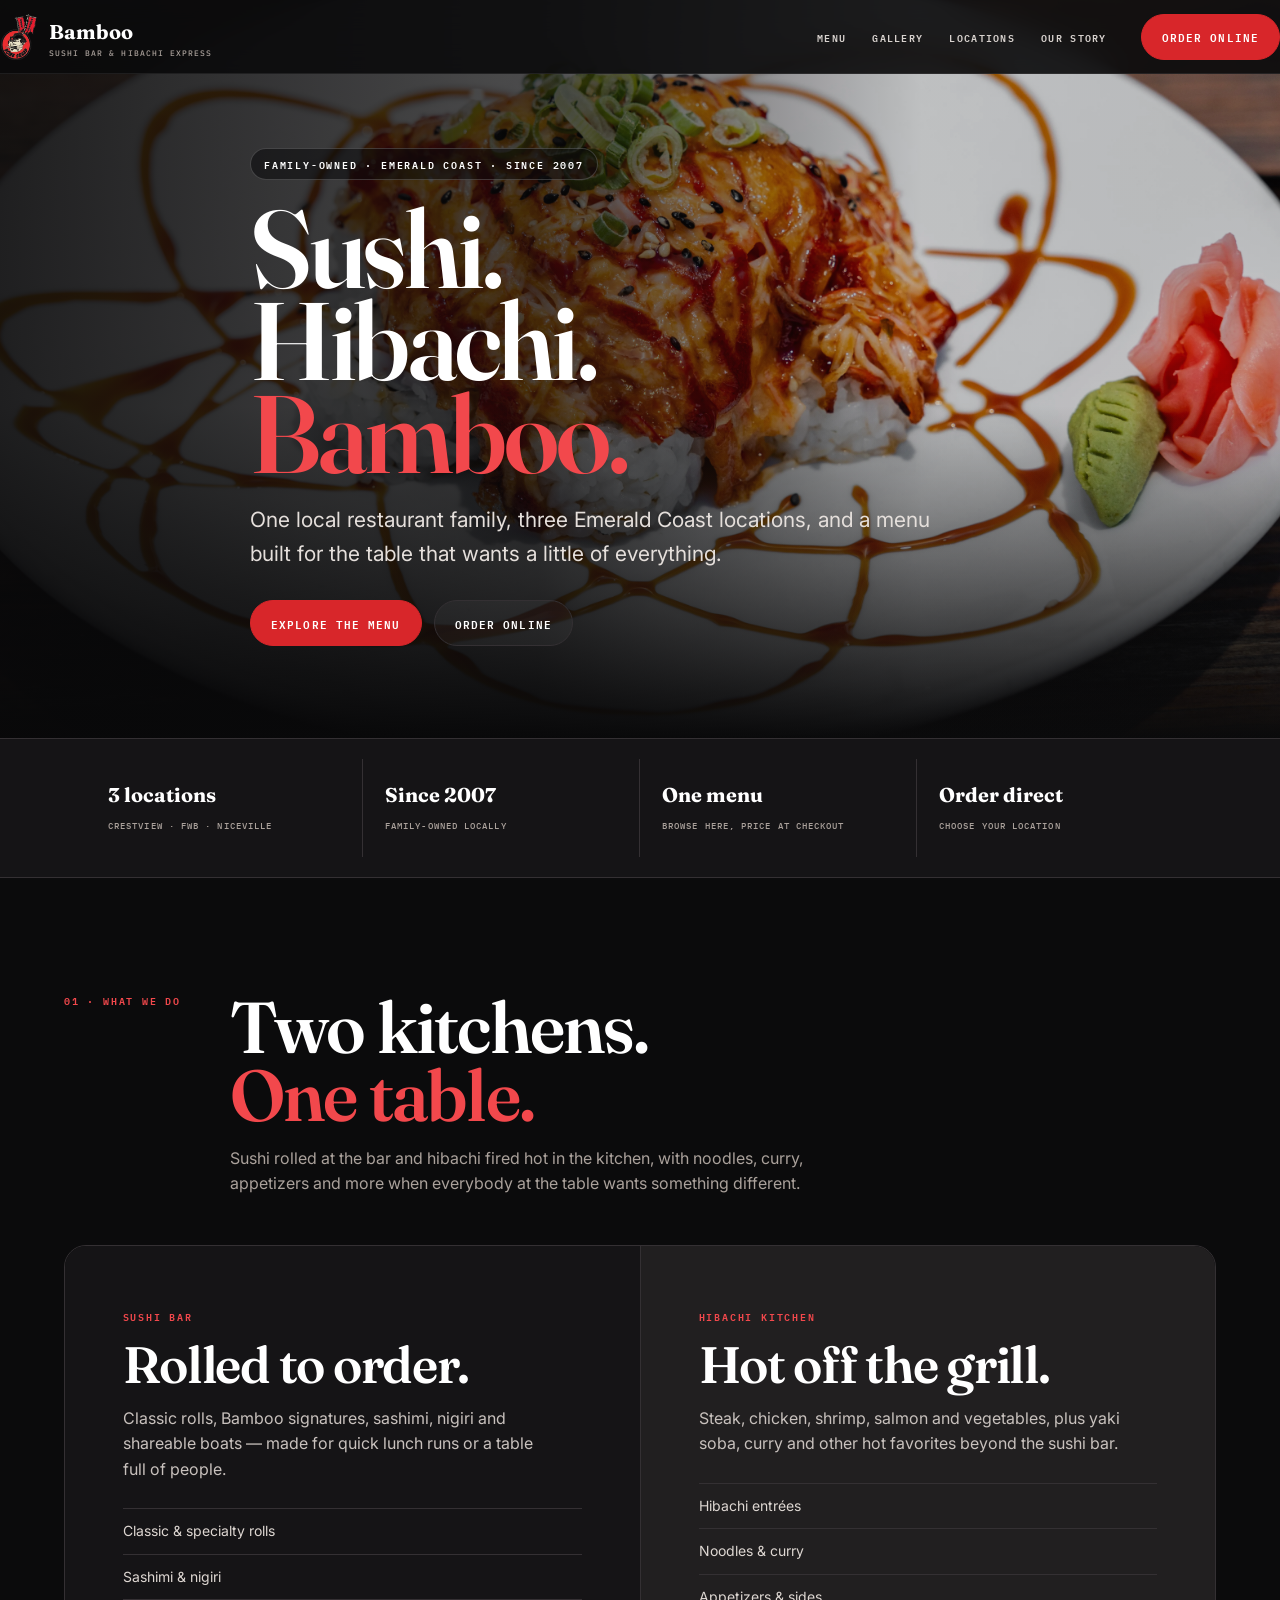
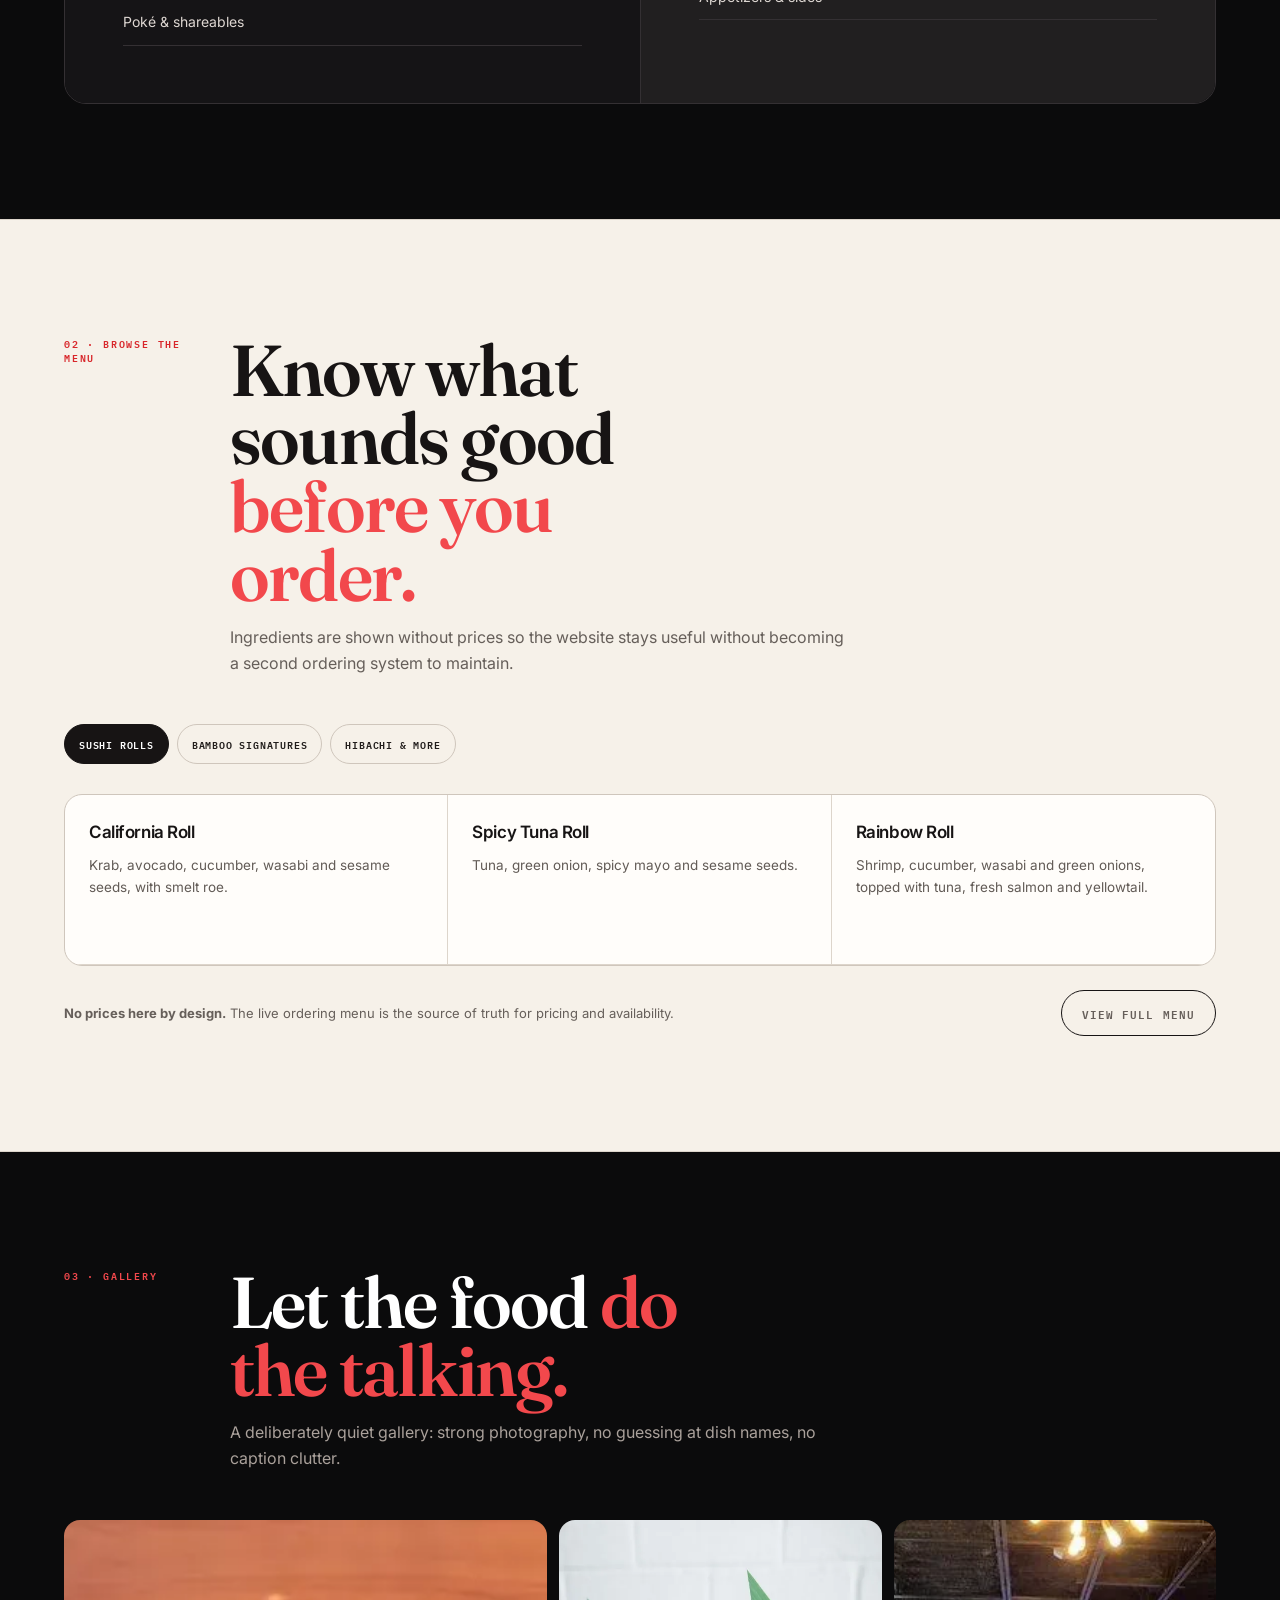
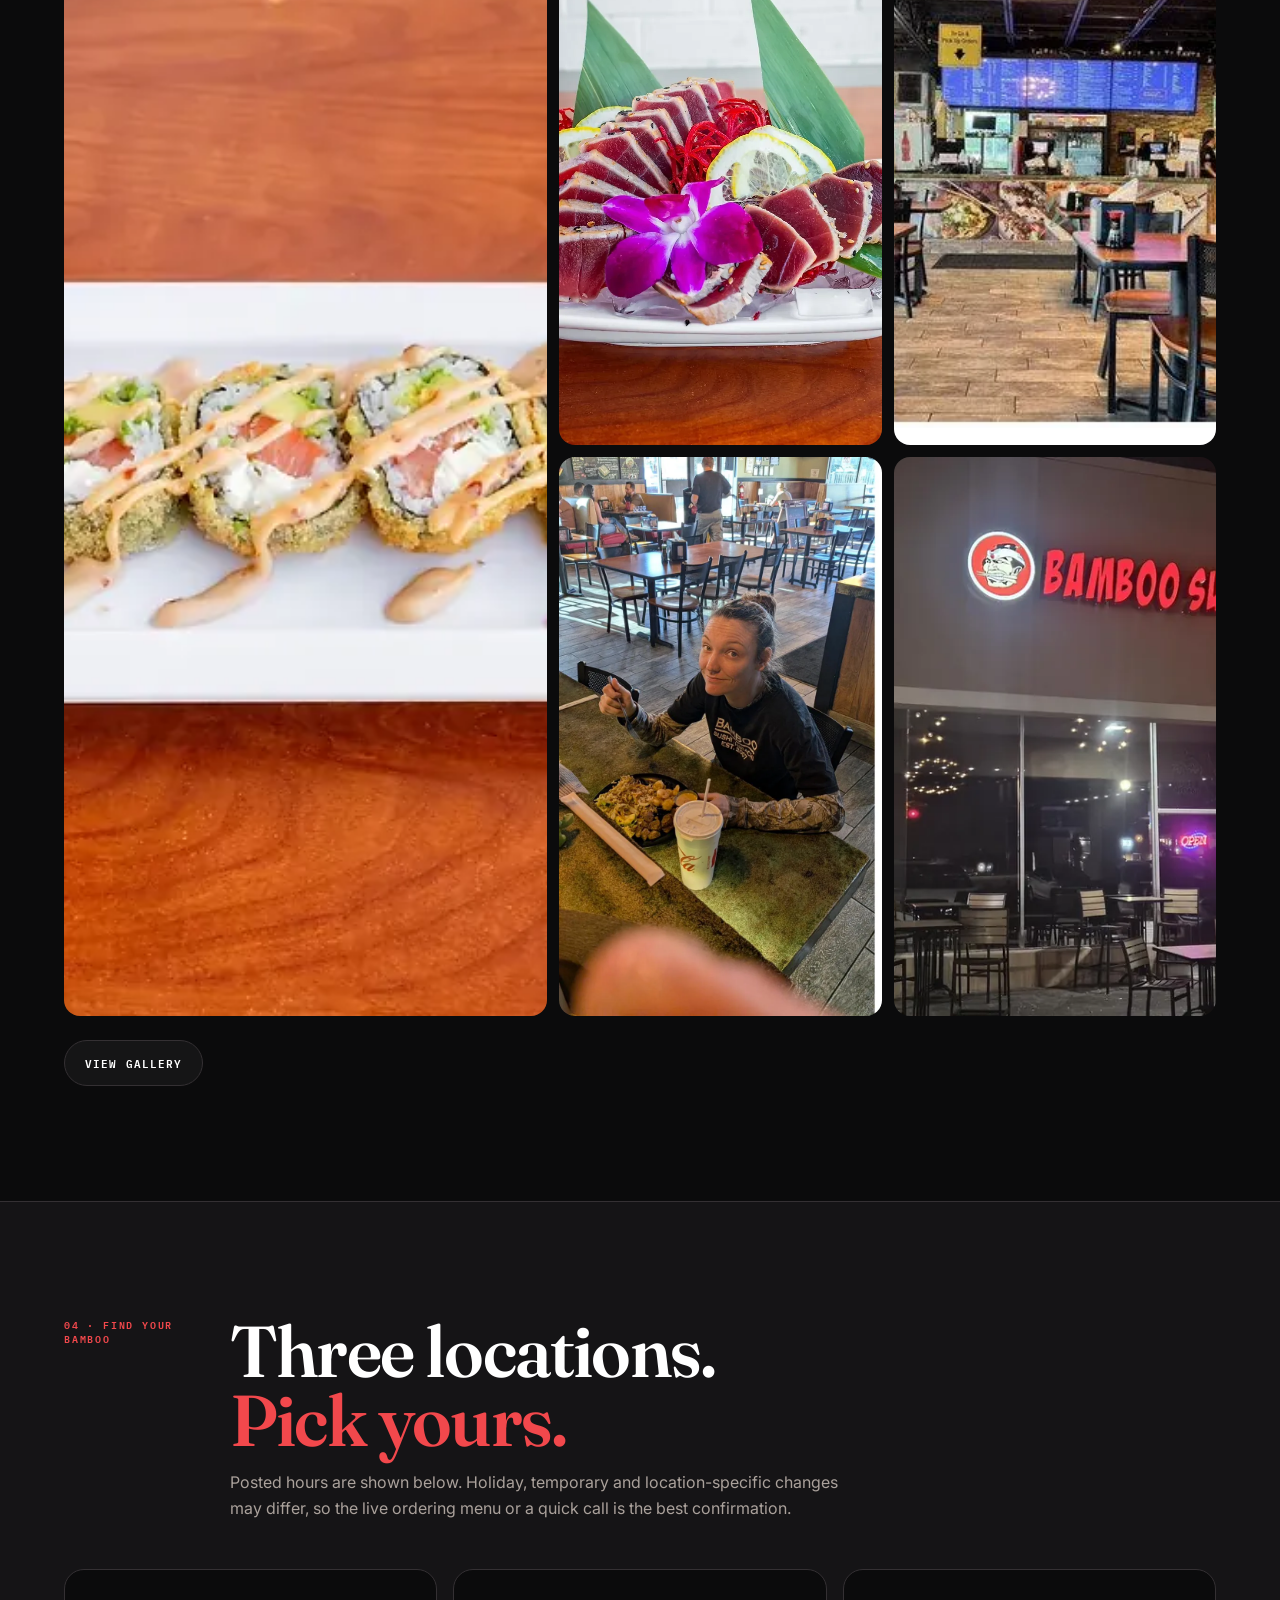
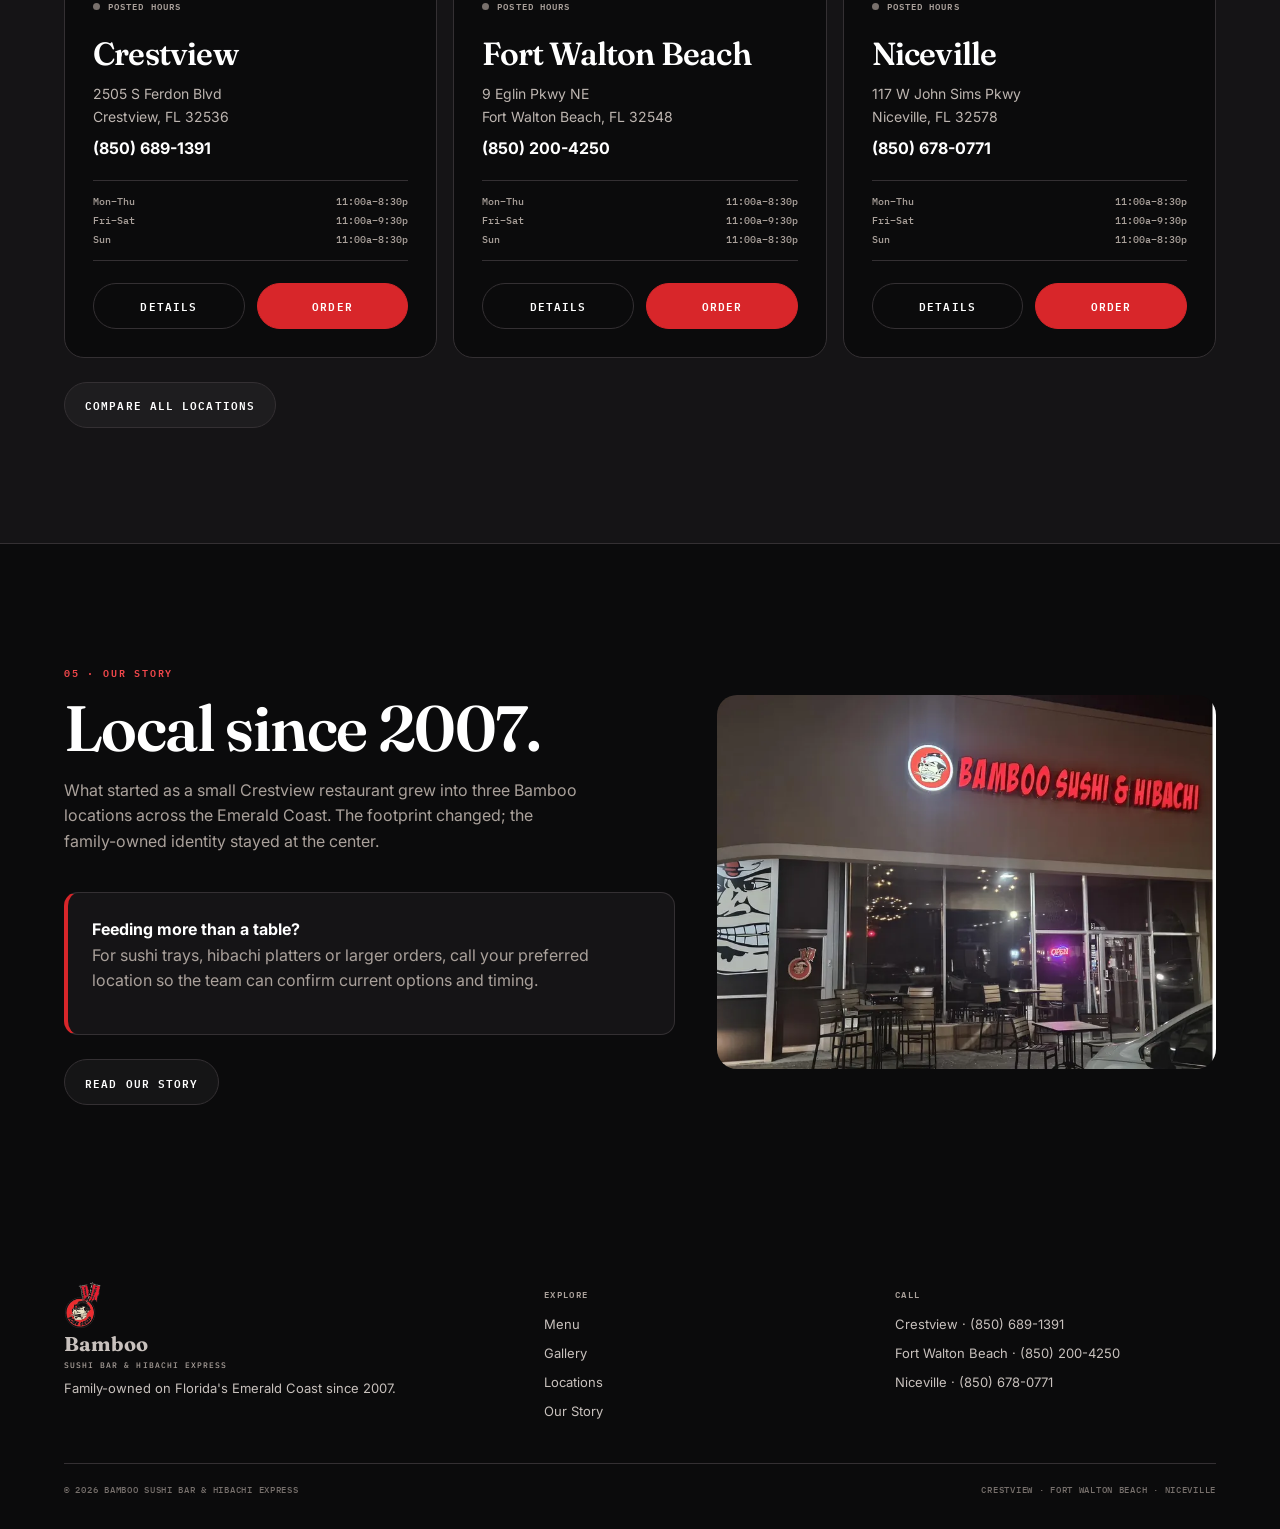
==== commit 4d652912: "Integrate multipage navigation and accessibility improvements" ====
--- a/index.html
+++ b/index.html
@@ -7,188 +7,34 @@
 <title>Bamboo Sushi Bar & Hibachi Express | Emerald Coast, FL</title>
 <meta name="description" content="Family-owned sushi and hibachi on Florida's Emerald Coast since 2007. Browse Bamboo favorites and order direct from Crestview, Fort Walton Beach or Niceville.">
 <meta name="robots" content="index,follow,max-image-preview:large">
+<meta property="og:type" content="website">
+<meta property="og:title" content="Bamboo Sushi Bar & Hibachi Express">
+<meta property="og:description" content="Sushi, hibachi and Bamboo favorites across Crestview, Fort Walton Beach and Niceville.">
 <link rel="icon" type="image/png" href="images/brand/bamboo-sushi-hibachi-logo.png">
 <link rel="preload" as="image" href="images/food/volcano-roll-hero-baked-krab-eel-sauce.webp" fetchpriority="high">
 <link rel="preconnect" href="https://fonts.googleapis.com">
 <link rel="preconnect" href="https://fonts.gstatic.com" crossorigin>
 <link href="https://fonts.googleapis.com/css2?family=Fraunces:opsz,wght@9..144,500;9..144,600&family=Inter:wght@400;500;600;700;800&family=IBM+Plex+Mono:wght@500;600&display=swap" rel="stylesheet">
-<script type="application/ld+json">
-{
-  "@context":"https://schema.org",
-  "@graph":[
-    {"@type":"Restaurant","name":"Bamboo Sushi Bar & Hibachi Express - Crestview","servesCuisine":["Japanese","Sushi","Hibachi"],"telephone":"+1-850-689-1391","address":{"@type":"PostalAddress","streetAddress":"2505 S Ferdon Blvd","addressLocality":"Crestview","addressRegion":"FL","postalCode":"32536","addressCountry":"US"}},
-    {"@type":"Restaurant","name":"Bamboo Sushi Bar & Hibachi Express - Fort Walton Beach","servesCuisine":["Japanese","Sushi","Hibachi"],"telephone":"+1-850-200-4250","address":{"@type":"PostalAddress","streetAddress":"9 Eglin Pkwy NE","addressLocality":"Fort Walton Beach","addressRegion":"FL","postalCode":"32548","addressCountry":"US"}},
-    {"@type":"Restaurant","name":"Bamboo Sushi Bar & Hibachi Express - Niceville","servesCuisine":["Japanese","Sushi","Hibachi"],"telephone":"+1-850-678-0771","address":{"@type":"PostalAddress","streetAddress":"117 W John Sims Pkwy","addressLocality":"Niceville","addressRegion":"FL","postalCode":"32578","addressCountry":"US"}}
-  ]
-}
-</script>
+<script type="application/ld+json">{"@context":"https://schema.org","@graph":[{"@type":"Restaurant","name":"Bamboo Sushi Bar & Hibachi Express - Crestview","servesCuisine":["Japanese","Sushi","Hibachi"],"telephone":"+1-850-689-1391","address":{"@type":"PostalAddress","streetAddress":"2505 S Ferdon Blvd","addressLocality":"Crestview","addressRegion":"FL","postalCode":"32536","addressCountry":"US"}},{"@type":"Restaurant","name":"Bamboo Sushi Bar & Hibachi Express - Fort Walton Beach","servesCuisine":["Japanese","Sushi","Hibachi"],"telephone":"+1-850-200-4250","address":{"@type":"PostalAddress","streetAddress":"9 Eglin Pkwy NE","addressLocality":"Fort Walton Beach","addressRegion":"FL","postalCode":"32548","addressCountry":"US"}},{"@type":"Restaurant","name":"Bamboo Sushi Bar & Hibachi Express - Niceville","servesCuisine":["Japanese","Sushi","Hibachi"],"telephone":"+1-850-678-0771","address":{"@type":"PostalAddress","streetAddress":"117 W John Sims Pkwy","addressLocality":"Niceville","addressRegion":"FL","postalCode":"32578","addressCountry":"US"}}]}</script>
 <style>
-:root{
- --ink:#0b0b0c;--ink2:#151416;--ink3:#211f20;--paper:#f6f1e9;--paper2:#fffdfa;
- --red:#d8262a;--red2:#f2484c;--gold:#c9962f;--muted:#aaa19b;--rule:#343033;
- --display:'Fraunces',serif;--body:'Inter',sans-serif;--mono:'IBM Plex Mono',monospace;
- --pad:clamp(20px,5vw,68px);--max:1380px;--ease:cubic-bezier(.16,1,.3,1)
-}
-*{box-sizing:border-box}
-html{scroll-behavior:smooth}
-body{margin:0;background:var(--ink);color:#fff;font-family:var(--body);line-height:1.6;-webkit-font-smoothing:antialiased}
-img{display:block;max-width:100%}
-a{color:inherit;text-decoration:none}
-button{font:inherit;color:inherit}
-.wrap{width:min(var(--max),calc(100% - 2*var(--pad)));margin:auto}
-.skip{position:absolute;left:-9999px}.skip:focus{left:12px;top:12px;background:#fff;color:#000;padding:10px 14px;z-index:999}
-:focus-visible{outline:2px solid var(--red2);outline-offset:3px}
-::selection{background:var(--red);color:#fff}
-.eyebrow{font:600 10px/1.4 var(--mono);letter-spacing:.18em;text-transform:uppercase;color:var(--red2)}
-h1,h2,h3,p{margin-top:0}
-h1,h2,h3{font-family:var(--display);font-weight:600;letter-spacing:-.025em}
-.btn{display:inline-flex;align-items:center;justify-content:center;min-height:46px;padding:0 20px;border-radius:999px;border:1px solid var(--rule);font:600 11px/1 var(--mono);letter-spacing:.1em;text-transform:uppercase;transition:.25s var(--ease)}
-.btn:hover{transform:translateY(-2px)}
-.btn-red{background:var(--red);border-color:var(--red);color:#fff}
-.btn-red:hover{background:var(--red2)}
-.btn-light{background:#fff;color:#111;border-color:#fff}
-.btn-ghost{background:rgba(255,255,255,.04)}
-.actions{display:flex;gap:12px;flex-wrap:wrap}
-.site-head{position:fixed;top:0;left:0;right:0;z-index:200;height:74px;display:flex;align-items:center;background:rgba(11,11,12,.9);backdrop-filter:blur(14px);border-bottom:1px solid rgba(255,255,255,.08)}
-.nav{display:flex;align-items:center;gap:24px;width:100%}
-.brand{display:flex;align-items:center;gap:11px;min-width:0}.brand img{width:38px;height:46px;object-fit:contain}.brand b{font-family:var(--display);font-size:20px}.brand small{display:block;font:500 8px var(--mono);letter-spacing:.13em;text-transform:uppercase;color:var(--muted)}
-.links{display:flex;gap:26px;margin-left:auto}.links a{font:600 10px var(--mono);letter-spacing:.13em;text-transform:uppercase;color:#d8d2ce}.links a:hover{color:#fff}
-.head-order{margin-left:10px}
-.menu-toggle{display:none;margin-left:auto;border:1px solid var(--rule);background:transparent;border-radius:999px;padding:10px 14px;font:600 10px var(--mono);letter-spacing:.1em;text-transform:uppercase}
-.mobile{display:none;position:fixed;top:74px;left:0;right:0;z-index:190;background:var(--ink);border-bottom:1px solid var(--rule);padding:20px var(--pad)}
-.mobile.open{display:grid;gap:8px}.mobile a{padding:14px 0;border-bottom:1px solid var(--rule);font-family:var(--display);font-size:24px}
-.hero{position:relative;min-height:min(82svh,780px);display:flex;align-items:end;padding:130px 0 74px;overflow:hidden}
-.hero-bg{position:absolute;inset:0}.hero-bg img{width:100%;height:100%;object-fit:cover;object-position:50% 44%}
-.hero-bg:after{content:"";position:absolute;inset:0;background:linear-gradient(90deg,rgba(8,8,9,.9) 0%,rgba(8,8,9,.72) 42%,rgba(8,8,9,.22) 72%),linear-gradient(0deg,var(--ink) 0%,transparent 45%)}
-.hero-in{position:relative;z-index:2;max-width:780px}
-.hero .eyebrow{display:inline-flex;gap:10px;align-items:center;background:rgba(12,12,13,.58);border:1px solid rgba(255,255,255,.18);border-radius:999px;padding:8px 13px;color:#fff}
-.hero h1{font-size:clamp(52px,8.6vw,118px);line-height:.84;margin:22px 0 24px;max-width:7.4ch}
-.hero h1 em{font-style:normal;color:var(--red2)}
-.hero p{font-size:clamp(16px,2vw,21px);max-width:54ch;color:#e5dfdb}
-.hero .actions{margin-top:30px}
-.trust{border-top:1px solid var(--rule);border-bottom:1px solid var(--rule);background:var(--ink2)}
-.trust-in{display:grid;grid-template-columns:repeat(4,1fr)}
-.trust div{padding:20px 22px;border-right:1px solid var(--rule)}.trust div:last-child{border-right:0}.trust b{display:block;font-family:var(--display);font-size:20px}.trust span{font:500 9px var(--mono);letter-spacing:.12em;text-transform:uppercase;color:var(--muted)}
-section.block{padding:clamp(72px,9vw,124px) 0}
-.headline{display:grid;grid-template-columns:140px 1fr;gap:26px;align-items:start;margin-bottom:48px}
-.headline h2{font-size:clamp(38px,5.8vw,72px);line-height:.95;margin:0;max-width:11ch}
-.headline h2 em{font-style:normal;color:var(--red2)}
-.headline p{max-width:62ch;color:var(--muted);margin:16px 0 0}
-.duo{display:grid;grid-template-columns:1fr 1fr;border:1px solid var(--rule);border-radius:22px;overflow:hidden}
-.duo article{position:relative;padding:clamp(32px,4.5vw,58px);min-height:390px;background:var(--ink2)}
-.duo article+article{border-left:1px solid var(--rule);background:var(--ink3)}
-.duo h3{font-size:clamp(34px,4vw,55px);line-height:.95;margin:12px 0 16px}
-.duo p{color:#c8c1bd;max-width:43ch}
-.duo ul{list-style:none;padding:0;margin:26px 0 0;border-top:1px solid var(--rule)}
-.duo li{padding:11px 0;border-bottom:1px solid var(--rule);font-size:14px;color:#ded7d2}
-.duo .glyph{position:absolute;right:18px;bottom:-26px;font-family:var(--display);font-size:160px;color:rgba(255,255,255,.025);pointer-events:none}
-.menu-zone{background:var(--paper);color:#171414;border-top:1px solid #ddd5cb;border-bottom:1px solid #ddd5cb}
-.menu-zone .eyebrow{color:var(--red)}
-.menu-zone .headline p{color:#665f5a}
-.menu-tabs{display:flex;gap:8px;overflow:auto;padding-bottom:4px;margin-bottom:26px}
-.menu-tab{white-space:nowrap;border:1px solid #cfc6bc;background:transparent;color:#211d1b;border-radius:999px;padding:10px 14px;font:600 10px var(--mono);letter-spacing:.08em;text-transform:uppercase;cursor:pointer}
-.menu-tab[aria-selected="true"]{background:#171414;color:#fff;border-color:#171414}
-.menu-grid{display:grid;grid-template-columns:repeat(3,1fr);border:1px solid #cfc6bc;border-radius:18px;overflow:hidden;background:var(--paper2)}
-.menu-card{padding:24px;border-right:1px solid #ddd5cb;border-bottom:1px solid #ddd5cb;min-height:170px}
-.menu-card:nth-child(3n){border-right:0}.menu-card:nth-last-child(-n+3){border-bottom:0}
-.menu-card h3{font-family:var(--body);font-size:17px;letter-spacing:-.01em;margin:0 0 9px}
-.menu-card p{font-size:13.5px;color:#625b56;margin:0}
-.menu-note{display:flex;justify-content:space-between;gap:20px;align-items:center;margin-top:24px;color:#665f5a;font-size:13px}
-.menu-note strong{color:#171414}
-.menu-panel[hidden]{display:none}
-.gallery-grid{display:grid;grid-template-columns:1.5fr 1fr 1fr;gap:12px}
-.gallery-grid figure{margin:0;position:relative;overflow:hidden;border-radius:16px;min-height:310px;background:var(--ink2)}
-.gallery-grid figure:first-child{grid-row:span 2;min-height:632px}
-.gallery-grid img{width:100%;height:100%;object-fit:cover;transition:transform .6s var(--ease)}
-.gallery-grid figure:hover img{transform:scale(1.035)}
-.locations{background:var(--ink2);border-top:1px solid var(--rule);border-bottom:1px solid var(--rule)}
-.loc-grid{display:grid;grid-template-columns:repeat(3,1fr);gap:16px}
-.loc{border:1px solid var(--rule);border-radius:20px;padding:28px;background:var(--ink);display:flex;flex-direction:column;min-height:360px}
-.status{display:inline-flex;align-items:center;gap:8px;font:600 9px var(--mono);letter-spacing:.12em;text-transform:uppercase;color:var(--muted)}
-.status i{width:7px;height:7px;border-radius:50%;background:#78706c}.status.open{color:#68d391}.status.open i{background:#42c978;box-shadow:0 0 12px rgba(66,201,120,.55)}
-.loc h3{font-size:32px;margin:14px 0 4px}.loc address{font-style:normal;color:#bdb5b0;font-size:14px}
-.loc .phone{margin:8px 0 18px;color:#fff;font-weight:700}
-.hours{margin:0 0 22px;padding:14px 0;border-top:1px solid var(--rule);border-bottom:1px solid var(--rule);display:grid;gap:6px;font:500 10px var(--mono);color:var(--muted)}
-.hours div{display:flex;justify-content:space-between;gap:12px}
-.loc .actions{margin-top:auto}.loc .btn{flex:1}
-.story-band{display:grid;grid-template-columns:1.1fr .9fr;gap:42px;align-items:center}
-.story-band img{width:100%;aspect-ratio:4/3;object-fit:cover;border-radius:20px}
-.story-band h2{font-size:clamp(40px,5vw,68px);line-height:.98;margin:12px 0 18px}
-.story-band p{color:var(--muted);max-width:52ch}
-.catering{margin-top:38px;padding:24px;border:1px solid var(--rule);border-left:4px solid var(--red);border-radius:14px;background:var(--ink2)}
-.catering b{font-family:var(--display);font-size:21px}.catering p{margin:7px 0 0}
-footer{padding:54px 0 34px}
-.foot{display:grid;grid-template-columns:1.4fr 1fr 1fr;gap:30px;padding-bottom:34px;border-bottom:1px solid var(--rule)}
-.foot h4{font:600 9px var(--mono);letter-spacing:.16em;text-transform:uppercase;color:var(--muted)}
-.foot a,.foot p{display:block;margin:8px 0;color:#c8c1bd;font-size:13px}
-.footbase{display:flex;justify-content:space-between;gap:20px;padding-top:20px;font:500 9px var(--mono);letter-spacing:.08em;text-transform:uppercase;color:#77706c}
-.mobile-order{display:none}
-@media(max-width:980px){
- .links,.head-order{display:none}.menu-toggle{display:block}
- .trust-in{grid-template-columns:repeat(2,1fr)}.trust div:nth-child(2){border-right:0}.trust div:nth-child(-n+2){border-bottom:1px solid var(--rule)}
- .headline{grid-template-columns:1fr}.duo,.story-band{grid-template-columns:1fr}.duo article+article{border-left:0;border-top:1px solid var(--rule)}
- .menu-grid{grid-template-columns:repeat(2,1fr)}.menu-card:nth-child(3n){border-right:1px solid #ddd5cb}.menu-card:nth-child(2n){border-right:0}.menu-card:nth-last-child(-n+3){border-bottom:1px solid #ddd5cb}.menu-card:nth-last-child(-n+2){border-bottom:0}
- .gallery-grid{grid-template-columns:1fr 1fr}.gallery-grid figure:first-child{grid-column:span 2;grid-row:auto;min-height:460px}
- .loc-grid{grid-template-columns:1fr}.loc{min-height:0}
- .foot{grid-template-columns:1fr 1fr}
-}
-@media(max-width:620px){
- body{padding-bottom:68px}.brand small{display:none}.brand img{width:34px}
- .hero{min-height:76svh;padding-bottom:56px}.hero h1{font-size:clamp(50px,17vw,82px)}
- .trust-in{grid-template-columns:1fr 1fr}.trust div{padding:16px}
- section.block{padding:68px 0}.headline{margin-bottom:34px}
- .menu-grid{grid-template-columns:1fr}.menu-card,.menu-card:nth-child(3n),.menu-card:nth-child(2n){border-right:0}.menu-card:nth-last-child(-n+2){border-bottom:1px solid #ddd5cb}.menu-card:last-child{border-bottom:0}
- .menu-note{align-items:flex-start;flex-direction:column}
- .gallery-grid{grid-template-columns:1fr}.gallery-grid figure:first-child{grid-column:auto;min-height:420px}.gallery-grid figure{min-height:260px}
- .foot{grid-template-columns:1fr}.footbase{flex-direction:column}
- .mobile-order{position:fixed;left:12px;right:12px;bottom:10px;z-index:180;display:grid;grid-template-columns:1fr 1.4fr;gap:8px;padding:8px;background:rgba(11,11,12,.94);backdrop-filter:blur(12px);border:1px solid var(--rule);border-radius:999px}
- .mobile-order .btn{min-height:42px;padding:0 12px}
-}
-@media(prefers-reduced-motion:reduce){*{scroll-behavior:auto!important;transition:none!important}}
+:root{--ink:#0b0b0c;--ink2:#151416;--ink3:#211f20;--paper:#f6f1e9;--paper2:#fffdfa;--red:#d8262a;--red2:#f2484c;--muted:#aaa19b;--rule:#343033;--display:'Fraunces',serif;--body:'Inter',sans-serif;--mono:'IBM Plex Mono',monospace;--pad:clamp(20px,5vw,68px);--max:1380px;--ease:cubic-bezier(.16,1,.3,1)}*{box-sizing:border-box}html{scroll-behavior:smooth}body{margin:0;background:var(--ink);color:#fff;font-family:var(--body);line-height:1.6;-webkit-font-smoothing:antialiased}img{display:block;max-width:100%}a{color:inherit;text-decoration:none}button{font:inherit;color:inherit}.wrap{width:min(var(--max),calc(100% - 2*var(--pad)));margin:auto}.skip{position:absolute;left:-9999px}.skip:focus{left:12px;top:12px;background:#fff;color:#000;padding:10px 14px;z-index:999}:focus-visible{outline:2px solid var(--red2);outline-offset:3px}::selection{background:var(--red);color:#fff}.eyebrow{font:600 10px/1.4 var(--mono);letter-spacing:.18em;text-transform:uppercase;color:var(--red2)}h1,h2,h3,p{margin-top:0}h1,h2,h3{font-family:var(--display);font-weight:600;letter-spacing:-.025em}.btn{display:inline-flex;align-items:center;justify-content:center;min-height:46px;padding:0 20px;border-radius:999px;border:1px solid var(--rule);font:600 11px/1 var(--mono);letter-spacing:.1em;text-transform:uppercase;transition:.25s var(--ease)}.btn:hover{transform:translateY(-2px)}.btn-red{background:var(--red);border-color:var(--red);color:#fff}.btn-red:hover{background:var(--red2)}.btn-ghost{background:rgba(255,255,255,.04)}.actions{display:flex;gap:12px;flex-wrap:wrap}.site-head{position:fixed;top:0;left:0;right:0;z-index:200;height:74px;display:flex;align-items:center;background:rgba(11,11,12,.9);backdrop-filter:blur(14px);border-bottom:1px solid rgba(255,255,255,.08)}.nav{display:flex;align-items:center;gap:24px;width:100%}.brand{display:flex;align-items:center;gap:11px;min-width:0}.brand img{width:38px;height:46px;object-fit:contain}.brand b{font-family:var(--display);font-size:20px}.brand small{display:block;font:500 8px var(--mono);letter-spacing:.13em;text-transform:uppercase;color:var(--muted)}.links{display:flex;gap:26px;margin-left:auto}.links a{font:600 10px var(--mono);letter-spacing:.13em;text-transform:uppercase;color:#d8d2ce}.links a:hover{color:#fff}.head-order{margin-left:10px}.menu-toggle{display:none;margin-left:auto;border:1px solid var(--rule);background:transparent;border-radius:999px;padding:10px 14px;font:600 10px var(--mono);letter-spacing:.1em;text-transform:uppercase}.mobile{display:none;position:fixed;top:74px;left:0;right:0;z-index:190;background:var(--ink);border-bottom:1px solid var(--rule);padding:20px var(--pad)}.mobile.open{display:grid;gap:8px}.mobile a{padding:14px 0;border-bottom:1px solid var(--rule);font-family:var(--display);font-size:24px}.hero{position:relative;min-height:min(82svh,780px);display:flex;align-items:end;padding:130px 0 74px;overflow:hidden}.hero-bg{position:absolute;inset:0}.hero-bg img{width:100%;height:100%;object-fit:cover;object-position:50% 44%}.hero-bg:after{content:"";position:absolute;inset:0;background:linear-gradient(90deg,rgba(8,8,9,.9) 0%,rgba(8,8,9,.72) 42%,rgba(8,8,9,.22) 72%),linear-gradient(0deg,var(--ink) 0%,transparent 45%)}.hero-in{position:relative;z-index:2;max-width:780px}.hero .eyebrow{display:inline-flex;gap:10px;align-items:center;background:rgba(12,12,13,.58);border:1px solid rgba(255,255,255,.18);border-radius:999px;padding:8px 13px;color:#fff}.hero h1{font-size:clamp(52px,8.6vw,118px);line-height:.84;margin:22px 0 24px;max-width:7.4ch}.hero h1 em{font-style:normal;color:var(--red2)}.hero p{font-size:clamp(16px,2vw,21px);max-width:54ch;color:#e5dfdb}.hero .actions{margin-top:30px}.trust{border-top:1px solid var(--rule);border-bottom:1px solid var(--rule);background:var(--ink2)}.trust-in{display:grid;grid-template-columns:repeat(4,1fr)}.trust div{padding:20px 22px;border-right:1px solid var(--rule)}.trust div:last-child{border-right:0}.trust b{display:block;font-family:var(--display);font-size:20px}.trust span{font:500 9px var(--mono);letter-spacing:.12em;text-transform:uppercase;color:var(--muted)}section.block{padding:clamp(72px,9vw,124px) 0}.headline{display:grid;grid-template-columns:140px 1fr;gap:26px;align-items:start;margin-bottom:48px}.headline h2{font-size:clamp(38px,5.8vw,72px);line-height:.95;margin:0;max-width:11ch}.headline h2 em{font-style:normal;color:var(--red2)}.headline p{max-width:62ch;color:var(--muted);margin:16px 0 0}.duo{display:grid;grid-template-columns:1fr 1fr;border:1px solid var(--rule);border-radius:22px;overflow:hidden}.duo article{position:relative;padding:clamp(32px,4.5vw,58px);min-height:390px;background:var(--ink2)}.duo article+article{border-left:1px solid var(--rule);background:var(--ink3)}.duo h3{font-size:clamp(34px,4vw,55px);line-height:.95;margin:12px 0 16px}.duo p{color:#c8c1bd;max-width:43ch}.duo ul{list-style:none;padding:0;margin:26px 0 0;border-top:1px solid var(--rule)}.duo li{padding:11px 0;border-bottom:1px solid var(--rule);font-size:14px;color:#ded7d2}.menu-zone{background:var(--paper);color:#171414;border-top:1px solid #ddd5cb;border-bottom:1px solid #ddd5cb}.menu-zone .eyebrow{color:var(--red)}.menu-zone .headline p{color:#665f5a}.menu-tabs{display:flex;gap:8px;overflow:auto;padding-bottom:4px;margin-bottom:26px}.menu-tab{white-space:nowrap;border:1px solid #cfc6bc;background:transparent;color:#211d1b;border-radius:999px;padding:10px 14px;font:600 10px var(--mono);letter-spacing:.08em;text-transform:uppercase;cursor:pointer}.menu-tab[aria-selected="true"]{background:#171414;color:#fff;border-color:#171414}.menu-grid{display:grid;grid-template-columns:repeat(3,1fr);border:1px solid #cfc6bc;border-radius:18px;overflow:hidden;background:var(--paper2)}.menu-card{padding:24px;border-right:1px solid #ddd5cb;border-bottom:1px solid #ddd5cb;min-height:170px}.menu-card:nth-child(3n){border-right:0}.menu-card h3{font-family:var(--body);font-size:17px;margin:0 0 9px}.menu-card p{font-size:13.5px;color:#625b56;margin:0}.menu-note{display:flex;justify-content:space-between;gap:20px;align-items:center;margin-top:24px;color:#665f5a;font-size:13px}.menu-panel[hidden]{display:none}.gallery-grid{display:grid;grid-template-columns:1.5fr 1fr 1fr;gap:12px}.gallery-grid figure{margin:0;position:relative;overflow:hidden;border-radius:16px;min-height:310px;background:var(--ink2)}.gallery-grid figure:first-child{grid-row:span 2;min-height:632px}.gallery-grid img{width:100%;height:100%;object-fit:cover;transition:transform .6s var(--ease)}.gallery-grid figure:hover img{transform:scale(1.035)}.locations{background:var(--ink2);border-top:1px solid var(--rule);border-bottom:1px solid var(--rule)}.loc-grid{display:grid;grid-template-columns:repeat(3,1fr);gap:16px}.loc{border:1px solid var(--rule);border-radius:20px;padding:28px;background:var(--ink);display:flex;flex-direction:column;min-height:360px}.status{display:inline-flex;align-items:center;gap:8px;font:600 9px var(--mono);letter-spacing:.12em;text-transform:uppercase;color:var(--muted)}.status i{width:7px;height:7px;border-radius:50%;background:#78706c}.loc h3{font-size:32px;margin:14px 0 4px}.loc address{font-style:normal;color:#bdb5b0;font-size:14px}.loc .phone{margin:8px 0 18px;color:#fff;font-weight:700}.hours{margin:0 0 22px;padding:14px 0;border-top:1px solid var(--rule);border-bottom:1px solid var(--rule);display:grid;gap:6px;font:500 10px var(--mono);color:var(--muted)}.hours div{display:flex;justify-content:space-between;gap:12px}.loc .actions{margin-top:auto}.loc .btn{flex:1}.story-band{display:grid;grid-template-columns:1.1fr .9fr;gap:42px;align-items:center}.story-band img{width:100%;aspect-ratio:4/3;object-fit:cover;border-radius:20px}.story-band h2{font-size:clamp(40px,5vw,68px);line-height:.98;margin:12px 0 18px}.story-band p{color:var(--muted);max-width:52ch}.catering{margin-top:38px;padding:24px;border:1px solid var(--rule);border-left:4px solid var(--red);border-radius:14px;background:var(--ink2)}footer{padding:54px 0 34px}.foot{display:grid;grid-template-columns:1.4fr 1fr 1fr;gap:30px;padding-bottom:34px;border-bottom:1px solid var(--rule)}.foot h4{font:600 9px var(--mono);letter-spacing:.16em;text-transform:uppercase;color:var(--muted)}.foot a,.foot p{display:block;margin:8px 0;color:#c8c1bd;font-size:13px}.footbase{display:flex;justify-content:space-between;gap:20px;padding-top:20px;font:500 9px var(--mono);letter-spacing:.08em;text-transform:uppercase;color:#77706c}.mobile-order{display:none}@media(max-width:980px){.links,.head-order{display:none}.menu-toggle{display:block}.trust-in{grid-template-columns:repeat(2,1fr)}.headline{grid-template-columns:1fr}.duo,.story-band{grid-template-columns:1fr}.duo article+article{border-left:0;border-top:1px solid var(--rule)}.menu-grid{grid-template-columns:repeat(2,1fr)}.gallery-grid{grid-template-columns:1fr 1fr}.gallery-grid figure:first-child{grid-column:span 2;grid-row:auto;min-height:460px}.loc-grid{grid-template-columns:1fr}.foot{grid-template-columns:1fr 1fr}}@media(max-width:620px){body{padding-bottom:68px}.brand small{display:none}.brand img{width:34px}.hero{min-height:76svh;padding-bottom:56px}.hero h1{font-size:clamp(50px,17vw,82px)}.trust-in{grid-template-columns:1fr 1fr}.trust div{padding:16px}section.block{padding:68px 0}.headline{margin-bottom:34px}.menu-grid{grid-template-columns:1fr}.menu-card{border-right:0}.menu-note{align-items:flex-start;flex-direction:column}.gallery-grid{grid-template-columns:1fr}.gallery-grid figure:first-child{grid-column:auto;min-height:420px}.gallery-grid figure{min-height:260px}.foot{grid-template-columns:1fr}.footbase{flex-direction:column}.mobile-order{position:fixed;left:12px;right:12px;bottom:10px;z-index:180;display:grid;grid-template-columns:1fr 1.4fr;gap:8px;padding:8px;background:rgba(11,11,12,.94);backdrop-filter:blur(12px);border:1px solid var(--rule);border-radius:999px}.mobile-order .btn{min-height:42px;padding:0 12px}}@media(prefers-reduced-motion:reduce){*{scroll-behavior:auto!important;transition:none!important}}
 </style>
 </head>
 <body>
 <a class="skip" href="#main">Skip to content</a>
-<header class="site-head">
- <div class="wrap nav">
-  <a class="brand" href="#top"><img src="images/brand/bamboo-sushi-hibachi-logo.png" alt="Bamboo Sushi Bar and Hibachi Express"><span><b>Bamboo</b><small>Sushi Bar & Hibachi Express</small></span></a>
-  <nav class="links" aria-label="Primary"><a href="#menu">Menu</a><a href="#gallery">Gallery</a><a href="#locations">Locations</a><a href="#story">Our Story</a></nav>
-  <a class="btn btn-red head-order" href="#locations">Order Online</a>
-  <button class="menu-toggle" id="menuToggle" aria-expanded="false" aria-controls="mobileNav">Menu</button>
- </div>
-</header>
-<nav class="mobile" id="mobileNav" aria-label="Mobile"><a href="#menu">Menu</a><a href="#gallery">Gallery</a><a href="#locations">Locations</a><a href="#story">Our Story</a><a href="#locations">Order Online</a></nav>
+<header class="site-head"><div class="wrap nav"><a class="brand" href="/"><img src="images/brand/bamboo-sushi-hibachi-logo.png" alt="Bamboo Sushi Bar and Hibachi Express"><span><b>Bamboo</b><small>Sushi Bar & Hibachi Express</small></span></a><nav class="links" aria-label="Primary"><a href="/menu/">Menu</a><a href="/gallery/">Gallery</a><a href="/locations/">Locations</a><a href="/about/">Our Story</a></nav><a class="btn btn-red head-order" href="/locations/">Order Online</a><button class="menu-toggle" id="menuToggle" aria-expanded="false" aria-controls="mobileNav">Menu</button></div></header>
+<nav class="mobile" id="mobileNav" aria-label="Mobile"><a href="/menu/">Menu</a><a href="/gallery/">Gallery</a><a href="/locations/">Locations</a><a href="/about/">Our Story</a><a href="/locations/">Order Online</a></nav>
 <main id="main">
-<section class="hero" id="top">
- <div class="hero-bg"><img src="images/food/volcano-roll-hero-baked-krab-eel-sauce.webp" alt="Prepared sushi at Bamboo" fetchpriority="high"></div>
- <div class="wrap hero-in"><span class="eyebrow">Family-owned · Emerald Coast · Since 2007</span><h1>Sushi. Hibachi. <em>Bamboo.</em></h1><p>One local restaurant family, three Emerald Coast locations, and a menu built for the table that wants a little of everything.</p><div class="actions"><a class="btn btn-red" href="#menu">Explore the Menu</a><a class="btn btn-ghost" href="#locations">Order Online</a></div></div>
-</section>
+<section class="hero" id="top"><div class="hero-bg"><img src="images/food/volcano-roll-hero-baked-krab-eel-sauce.webp" alt="Prepared sushi at Bamboo" fetchpriority="high"></div><div class="wrap hero-in"><span class="eyebrow">Family-owned · Emerald Coast · Since 2007</span><h1>Sushi. Hibachi. <em>Bamboo.</em></h1><p>One local restaurant family, three Emerald Coast locations, and a menu built for the table that wants a little of everything.</p><div class="actions"><a class="btn btn-red" href="/menu/">Explore the Menu</a><a class="btn btn-ghost" href="/locations/">Order Online</a></div></div></section>
 <div class="trust"><div class="wrap trust-in"><div><b>3 locations</b><span>Crestview · FWB · Niceville</span></div><div><b>Since 2007</b><span>Family-owned locally</span></div><div><b>One menu</b><span>Browse here, price at checkout</span></div><div><b>Order direct</b><span>Choose your location</span></div></div></div>
-<section class="block" id="experience"><div class="wrap"><div class="headline"><span class="eyebrow">01 · What we do</span><div><h2>Two kitchens. <em>One table.</em></h2><p>Sushi rolled at the bar and hibachi fired hot in the kitchen, with noodles, curry, appetizers and more when everybody at the table wants something different.</p></div></div><div class="duo"><article><span class="eyebrow">Sushi bar</span><h3>Rolled to order.</h3><p>Classic rolls, Bamboo signatures, sashimi, nigiri and shareable boats — made for quick lunch runs or a table full of people.</p><ul><li>Classic & specialty rolls</li><li>Sashimi & nigiri</li><li>Poké & shareables</li></ul><span class="glyph">寿</span></article><article><span class="eyebrow">Hibachi kitchen</span><h3>Hot off the grill.</h3><p>Steak, chicken, shrimp, salmon and vegetables, plus yaki soba, curry and other hot favorites beyond the sushi bar.</p><ul><li>Hibachi entrées</li><li>Noodles & curry</li><li>Appetizers & sides</li></ul><span class="glyph">火</span></article></div></div></section>
-<section class="block menu-zone" id="menu"><div class="wrap"><div class="headline"><span class="eyebrow">02 · Browse the menu</span><div><h2>Know what sounds good <em>before you order.</em></h2><p>Ingredients are shown without prices so the website stays useful without becoming a second ordering system to maintain. Current pricing, availability and modifications live in the location-specific ordering menu.</p></div></div><div class="menu-tabs" role="tablist" aria-label="Menu categories"><button class="menu-tab" role="tab" aria-selected="true" data-panel="rolls">Sushi Rolls</button><button class="menu-tab" role="tab" aria-selected="false" data-panel="signatures">Bamboo Signatures</button><button class="menu-tab" role="tab" aria-selected="false" data-panel="hibachi">Hibachi & More</button></div>
-<div class="menu-panel" id="rolls"><div class="menu-grid"><article class="menu-card"><h3>California Roll</h3><p>Krab, avocado, cucumber, wasabi and sesame seeds, with smelt roe.</p></article><article class="menu-card"><h3>Spicy Tuna Roll</h3><p>Tuna, green onion, spicy mayo and sesame seeds.</p></article><article class="menu-card"><h3>Rainbow Roll</h3><p>Shrimp, cucumber, wasabi and green onions, topped with tuna, fresh salmon and yellowtail.</p></article><article class="menu-card"><h3>Philly Roll</h3><p>Smoked salmon, avocado, green onion and cream cheese.</p></article><article class="menu-card"><h3>Spider Roll</h3><p>Whole fried soft shell crab, avocado, green onions and smelt roe with spicy sauce and eel sauce.</p></article><article class="menu-card"><h3>Vegan Roll</h3><p>Assorted vegetables with wasabi.</p></article></div></div>
-<div class="menu-panel" id="signatures" hidden><div class="menu-grid"><article class="menu-card"><h3>Volcano Roll</h3><p>Crunchy shrimp roll topped with baked krab salad, Bamboo sauce and chili paste, finished with green onions and eel sauce.</p></article><article class="menu-card"><h3>Godzilla Roll</h3><p>Tuna, krab salad, avocado, green onion, asparagus and spicy mayo, flash fried and topped with eel sauce and chili paste.</p></article><article class="menu-card"><h3>Mt. Fuji Roll</h3><p>Yellowtail, tempura crunch and green onions, topped with broiled shrimp and scallops in Bamboo sauce.</p></article><article class="menu-card"><h3>Sasquatch Roll</h3><p>Shrimp, tempura crunch, cucumber, avocado and green onion, topped with baked krab salad, shrimp and scallops.</p></article><article class="menu-card"><h3>TNT Roll</h3><p>Tuna, tempura crunch, green onions and spicy mayo, topped with tuna and avocado, finished with eel sauce and chili paste.</p></article><article class="menu-card"><h3>King Kong</h3><p>Smoked salmon, shrimp, krabstick, cucumber, green onion and avocado with baked seafood toppings and house sauces.</p></article></div></div>
-<div class="menu-panel" id="hibachi" hidden><div class="menu-grid"><article class="menu-card"><h3>Hibachi Steak</h3><p>Grilled steak with hibachi vegetables and fried or steamed rice.</p></article><article class="menu-card"><h3>Teriyaki Chicken</h3><p>Chicken finished with teriyaki sauce, served with hibachi vegetables and rice.</p></article><article class="menu-card"><h3>Filet Mignon</h3><p>Filet mignon with hibachi vegetables and fried or steamed rice.</p></article><article class="menu-card"><h3>Yaki Soba</h3><p>Stir-fried noodles with mixed vegetables and your choice of protein.</p></article><article class="menu-card"><h3>Japanese Curry</h3><p>Carrots, potatoes and onions in a thick curry sauce over steamed rice with your choice of protein.</p></article><article class="menu-card"><h3>Ramen</h3><p>Japanese-style noodle soup. Check the current ordering menu for available preparation and add-ons.</p></article></div></div>
-<div class="menu-note"><span><strong>No prices here by design.</strong> The live ordering menu is the source of truth for price and availability.</span><a class="btn" style="border-color:#171414" href="#locations">Choose a location to order</a></div></div></section>
-<section class="block" id="gallery"><div class="wrap"><div class="headline"><span class="eyebrow">03 · Gallery</span><div><h2>Let the food <em>do the talking.</em></h2><p>A deliberately quiet gallery: strong photography, no guessing at dish names, no caption clutter.</p></div></div><div class="gallery-grid"><figure><img loading="lazy" src="images/food/crispy-fried-sushi-roll-platter-bamboo-sauce.webp" alt="Prepared sushi platter at Bamboo"></figure><figure><img loading="lazy" src="images/food/seared-ahi-tuna-sashimi-emerald-coast.webp" alt="Prepared seafood dish at Bamboo"></figure><figure><img loading="lazy" src="images/gallery/dining-room-interior-sushi-bar-menu-boards.webp" alt="Bamboo dining room"></figure><figure><img loading="lazy" src="images/gallery/guest-enjoying-hibachi-express-meal.webp" alt="Guest dining at Bamboo"></figure><figure><img loading="lazy" src="images/gallery/bamboo-sushi-hibachi-storefront-evening-800w.webp" alt="Bamboo storefront in the evening"></figure></div></div></section>
-<section class="block locations" id="locations"><div class="wrap"><div class="headline"><span class="eyebrow">04 · Find your Bamboo</span><div><h2>Three locations. <em>Pick yours.</em></h2><p>Choose the location you are actually ordering from. Each button below goes straight to that store's live ordering menu.</p></div></div><div class="loc-grid"><article class="loc" data-location><span class="status"><i></i><span>Checking hours…</span></span><h3>Crestview</h3><address>2505 S Ferdon Blvd<br>Crestview, FL 32536</address><a class="phone" href="tel:+18506891391">(850) 689-1391</a><div class="hours"><div><span>Mon–Thu</span><span>11:00a–8:30p</span></div><div><span>Fri–Sat</span><span>11:00a–9:30p</span></div><div><span>Sun</span><span>11:00a–8:30p</span></div></div><div class="actions"><a class="btn btn-red" target="_blank" rel="noopener" href="https://menu-6161.orderexperience.net/58a87ddc515ee9f947471247/menu">Order Crestview</a></div></article><article class="loc" data-location><span class="status"><i></i><span>Checking hours…</span></span><h3>Fort Walton Beach</h3><address>9 Eglin Pkwy NE<br>Fort Walton Beach, FL 32548</address><a class="phone" href="tel:+18502004250">(850) 200-4250</a><div class="hours"><div><span>Mon–Thu</span><span>11:00a–8:30p</span></div><div><span>Fri–Sat</span><span>11:00a–9:30p</span></div><div><span>Sun</span><span>11:00a–8:30p</span></div></div><div class="actions"><a class="btn btn-red" target="_blank" rel="noopener" href="https://menu-6161.orderexperience.net/5f08c146505ee9dd3c7b23c8/menu">Order FWB</a></div></article><article class="loc" data-location><span class="status"><i></i><span>Checking hours…</span></span><h3>Niceville</h3><address>117 W John Sims Pkwy<br>Niceville, FL 32578</address><a class="phone" href="tel:+18506780771">(850) 678-0771</a><div class="hours"><div><span>Mon–Thu</span><span>11:00a–8:30p</span></div><div><span>Fri–Sat</span><span>11:00a–9:30p</span></div><div><span>Sun</span><span>11:00a–8:30p</span></div></div><div class="actions"><a class="btn btn-red" target="_blank" rel="noopener" href="https://menu-6161.orderexperience.net/58a87e82515ee9c647471249/menu">Order Niceville</a></div></article></div></div></section>
-<section class="block" id="story"><div class="wrap story-band"><div><span class="eyebrow">05 · Our story</span><h2>Local since 2007.</h2><p>What started as a small Crestview restaurant grew into three Bamboo locations across the Emerald Coast. The footprint changed; the family-owned identity stayed at the center.</p><div class="catering"><b>Feeding more than a table?</b><p>For sushi trays, hibachi platters or larger orders, call your preferred location so the team can confirm current options and timing.</p></div></div><img loading="lazy" src="images/gallery/bamboo-sushi-hibachi-storefront-evening-800w.webp" alt="Bamboo storefront in the evening"></div></section>
+<section class="block"><div class="wrap"><div class="headline"><span class="eyebrow">01 · What we do</span><div><h2>Two kitchens. <em>One table.</em></h2><p>Sushi rolled at the bar and hibachi fired hot in the kitchen, with noodles, curry, appetizers and more when everybody at the table wants something different.</p></div></div><div class="duo"><article><span class="eyebrow">Sushi bar</span><h3>Rolled to order.</h3><p>Classic rolls, Bamboo signatures, sashimi, nigiri and shareable boats — made for quick lunch runs or a table full of people.</p><ul><li>Classic & specialty rolls</li><li>Sashimi & nigiri</li><li>Poké & shareables</li></ul></article><article><span class="eyebrow">Hibachi kitchen</span><h3>Hot off the grill.</h3><p>Steak, chicken, shrimp, salmon and vegetables, plus yaki soba, curry and other hot favorites beyond the sushi bar.</p><ul><li>Hibachi entrées</li><li>Noodles & curry</li><li>Appetizers & sides</li></ul></article></div></div></section>
+<section class="block menu-zone" id="menu"><div class="wrap"><div class="headline"><span class="eyebrow">02 · Browse the menu</span><div><h2>Know what sounds good <em>before you order.</em></h2><p>Ingredients are shown without prices so the website stays useful without becoming a second ordering system to maintain.</p></div></div><div class="menu-tabs" role="tablist" aria-label="Menu categories"><button id="tab-rolls" class="menu-tab" role="tab" aria-selected="true" aria-controls="rolls" tabindex="0" data-panel="rolls">Sushi Rolls</button><button id="tab-signatures" class="menu-tab" role="tab" aria-selected="false" aria-controls="signatures" tabindex="-1" data-panel="signatures">Bamboo Signatures</button><button id="tab-hibachi" class="menu-tab" role="tab" aria-selected="false" aria-controls="hibachi" tabindex="-1" data-panel="hibachi">Hibachi & More</button></div><div class="menu-panel" id="rolls" role="tabpanel" aria-labelledby="tab-rolls"><div class="menu-grid"><article class="menu-card"><h3>California Roll</h3><p>Krab, avocado, cucumber, wasabi and sesame seeds, with smelt roe.</p></article><article class="menu-card"><h3>Spicy Tuna Roll</h3><p>Tuna, green onion, spicy mayo and sesame seeds.</p></article><article class="menu-card"><h3>Rainbow Roll</h3><p>Shrimp, cucumber, wasabi and green onions, topped with tuna, fresh salmon and yellowtail.</p></article></div></div><div class="menu-panel" id="signatures" role="tabpanel" aria-labelledby="tab-signatures" hidden><div class="menu-grid"><article class="menu-card"><h3>Volcano Roll</h3><p>Crunchy shrimp roll topped with baked krab salad, Bamboo sauce and chili paste, finished with green onions and eel sauce.</p></article><article class="menu-card"><h3>Godzilla Roll</h3><p>Tuna, krab salad, avocado, green onion, asparagus and spicy mayo, flash fried and topped with eel sauce and chili paste.</p></article><article class="menu-card"><h3>Mt. Fuji Roll</h3><p>Yellowtail, tempura crunch and green onions, topped with broiled shrimp and scallops in Bamboo sauce.</p></article></div></div><div class="menu-panel" id="hibachi" role="tabpanel" aria-labelledby="tab-hibachi" hidden><div class="menu-grid"><article class="menu-card"><h3>Hibachi Steak</h3><p>Grilled steak with hibachi vegetables and fried or steamed rice.</p></article><article class="menu-card"><h3>Yaki Soba</h3><p>Stir-fried noodles with mixed vegetables and your choice of protein.</p></article><article class="menu-card"><h3>Japanese Curry</h3><p>Carrots, potatoes and onions in a thick curry sauce over steamed rice with your choice of protein.</p></article></div></div><div class="menu-note"><span><strong>No prices here by design.</strong> The live ordering menu is the source of truth for pricing and availability.</span><a class="btn" style="border-color:#171414" href="/menu/">View full menu</a></div></div></section>
+<section class="block" id="gallery"><div class="wrap"><div class="headline"><span class="eyebrow">03 · Gallery</span><div><h2>Let the food <em>do the talking.</em></h2><p>A deliberately quiet gallery: strong photography, no guessing at dish names, no caption clutter.</p></div></div><div class="gallery-grid"><figure><img loading="lazy" src="images/food/crispy-fried-sushi-roll-platter-bamboo-sauce.webp" alt="Prepared sushi platter at Bamboo"></figure><figure><img loading="lazy" src="images/food/seared-ahi-tuna-sashimi-emerald-coast.webp" alt="Prepared seafood dish at Bamboo"></figure><figure><img loading="lazy" src="images/gallery/dining-room-interior-sushi-bar-menu-boards.webp" alt="Bamboo dining room"></figure><figure><img loading="lazy" src="images/gallery/guest-enjoying-hibachi-express-meal.webp" alt="Guest dining at Bamboo"></figure><figure><img loading="lazy" src="images/gallery/bamboo-sushi-hibachi-storefront-evening-800w.webp" alt="Bamboo storefront in the evening"></figure></div><div class="actions" style="margin-top:24px"><a class="btn btn-ghost" href="/gallery/">View gallery</a></div></div></section>
+<section class="block locations" id="locations"><div class="wrap"><div class="headline"><span class="eyebrow">04 · Find your Bamboo</span><div><h2>Three locations. <em>Pick yours.</em></h2><p>Posted hours are shown below. Holiday, temporary and location-specific changes may differ, so the live ordering menu or a quick call is the best confirmation.</p></div></div><div class="loc-grid"><article class="loc"><span class="status"><i></i><span>Posted hours</span></span><h3>Crestview</h3><address>2505 S Ferdon Blvd<br>Crestview, FL 32536</address><a class="phone" href="tel:+18506891391">(850) 689-1391</a><div class="hours"><div><span>Mon–Thu</span><span>11:00a–8:30p</span></div><div><span>Fri–Sat</span><span>11:00a–9:30p</span></div><div><span>Sun</span><span>11:00a–8:30p</span></div></div><div class="actions"><a class="btn" href="/locations/crestview/">Details</a><a class="btn btn-red" target="_blank" rel="noopener" href="https://menu-6161.orderexperience.net/58a87ddc515ee9f947471247/menu">Order</a></div></article><article class="loc"><span class="status"><i></i><span>Posted hours</span></span><h3>Fort Walton Beach</h3><address>9 Eglin Pkwy NE<br>Fort Walton Beach, FL 32548</address><a class="phone" href="tel:+18502004250">(850) 200-4250</a><div class="hours"><div><span>Mon–Thu</span><span>11:00a–8:30p</span></div><div><span>Fri–Sat</span><span>11:00a–9:30p</span></div><div><span>Sun</span><span>11:00a–8:30p</span></div></div><div class="actions"><a class="btn" href="/locations/fort-walton-beach/">Details</a><a class="btn btn-red" target="_blank" rel="noopener" href="https://menu-6161.orderexperience.net/5f08c146505ee9dd3c7b23c8/menu">Order</a></div></article><article class="loc"><span class="status"><i></i><span>Posted hours</span></span><h3>Niceville</h3><address>117 W John Sims Pkwy<br>Niceville, FL 32578</address><a class="phone" href="tel:+18506780771">(850) 678-0771</a><div class="hours"><div><span>Mon–Thu</span><span>11:00a–8:30p</span></div><div><span>Fri–Sat</span><span>11:00a–9:30p</span></div><div><span>Sun</span><span>11:00a–8:30p</span></div></div><div class="actions"><a class="btn" href="/locations/niceville/">Details</a><a class="btn btn-red" target="_blank" rel="noopener" href="https://menu-6161.orderexperience.net/58a87e82515ee9c647471249/menu">Order</a></div></article></div><div class="actions" style="margin-top:24px"><a class="btn btn-ghost" href="/locations/">Compare all locations</a></div></div></section>
+<section class="block" id="story"><div class="wrap story-band"><div><span class="eyebrow">05 · Our story</span><h2>Local since 2007.</h2><p>What started as a small Crestview restaurant grew into three Bamboo locations across the Emerald Coast. The footprint changed; the family-owned identity stayed at the center.</p><div class="catering"><b>Feeding more than a table?</b><p>For sushi trays, hibachi platters or larger orders, call your preferred location so the team can confirm current options and timing.</p></div><div class="actions" style="margin-top:24px"><a class="btn btn-ghost" href="/about/">Read our story</a></div></div><img loading="lazy" src="images/gallery/bamboo-sushi-hibachi-storefront-evening-800w.webp" alt="Bamboo storefront in the evening"></div></section>
 </main>
-<footer><div class="wrap"><div class="foot"><div><a class="brand" href="#top"><img src="images/brand/bamboo-sushi-hibachi-logo.png" alt=""><span><b>Bamboo</b><small>Sushi Bar & Hibachi Express</small></span></a><p>Family-owned on Florida's Emerald Coast since 2007.</p></div><div><h4>Explore</h4><a href="#menu">Menu</a><a href="#gallery">Gallery</a><a href="#locations">Locations</a><a href="#story">Our Story</a></div><div><h4>Call</h4><a href="tel:+18506891391">Crestview · (850) 689-1391</a><a href="tel:+18502004250">Fort Walton Beach · (850) 200-4250</a><a href="tel:+18506780771">Niceville · (850) 678-0771</a></div></div><div class="footbase"><span>© <span id="year"></span> Bamboo Sushi Bar & Hibachi Express</span><span>Crestview · Fort Walton Beach · Niceville</span></div></div></footer>
-<div class="mobile-order"><a class="btn btn-ghost" href="#menu">Menu</a><a class="btn btn-red" href="#locations">Order Online</a></div>
-<script>
-(function(){
- const q=(s,c=document)=>c.querySelector(s), qa=(s,c=document)=>[...c.querySelectorAll(s)];
- q('#year').textContent=new Date().getFullYear();
- const toggle=q('#menuToggle'), mobile=q('#mobileNav');
- toggle.addEventListener('click',()=>{const open=mobile.classList.toggle('open');toggle.setAttribute('aria-expanded',String(open));});
- qa('#mobileNav a').forEach(a=>a.addEventListener('click',()=>{mobile.classList.remove('open');toggle.setAttribute('aria-expanded','false')}));
- const tabs=qa('.menu-tab'), panels=qa('.menu-panel');
- tabs.forEach(tab=>tab.addEventListener('click',()=>{tabs.forEach(t=>t.setAttribute('aria-selected','false'));panels.forEach(p=>p.hidden=true);tab.setAttribute('aria-selected','true');q('#'+tab.dataset.panel).hidden=false;}));
- function centralNow(){const parts=new Intl.DateTimeFormat('en-US',{timeZone:'America/Chicago',weekday:'short',hour:'2-digit',minute:'2-digit',hour12:false}).formatToParts(new Date());const get=t=>parts.find(p=>p.type===t)?.value;let hour=Number(get('hour')),minute=Number(get('minute'));if(hour===24)hour=0;return{day:get('weekday'),time:hour+minute/60};}
- function isOpen(){const n=centralNow(),friSat=n.day==='Fri'||n.day==='Sat';const close=friSat?21.5:20.5;return n.time>=11&&n.time<close;}
- const open=isOpen();qa('[data-location] .status').forEach(s=>{s.classList.toggle('open',open);q('span',s).textContent=open?'Open now':'Closed now';});
-})();
-</script>
+<footer><div class="wrap"><div class="foot"><div><a class="brand" href="/"><img src="images/brand/bamboo-sushi-hibachi-logo.png" alt=""><span><b>Bamboo</b><small>Sushi Bar & Hibachi Express</small></span></a><p>Family-owned on Florida's Emerald Coast since 2007.</p></div><div><h4>Explore</h4><a href="/menu/">Menu</a><a href="/gallery/">Gallery</a><a href="/locations/">Locations</a><a href="/about/">Our Story</a></div><div><h4>Call</h4><a href="tel:+18506891391">Crestview · (850) 689-1391</a><a href="tel:+18502004250">Fort Walton Beach · (850) 200-4250</a><a href="tel:+18506780771">Niceville · (850) 678-0771</a></div></div><div class="footbase"><span>© <span id="year"></span> Bamboo Sushi Bar & Hibachi Express</span><span>Crestview · Fort Walton Beach · Niceville</span></div></div></footer>
+<div class="mobile-order"><a class="btn btn-ghost" href="/menu/">Menu</a><a class="btn btn-red" href="/locations/">Order Online</a></div>
+<script>(function(){const q=(s,c=document)=>c.querySelector(s),qa=(s,c=document)=>[...c.querySelectorAll(s)];q('#year').textContent=new Date().getFullYear();const toggle=q('#menuToggle'),mobile=q('#mobileNav');toggle.addEventListener('click',()=>{const open=mobile.classList.toggle('open');toggle.setAttribute('aria-expanded',String(open));});const tabs=qa('.menu-tab'),panels=qa('.menu-panel');function activate(tab,focus){tabs.forEach(t=>{const selected=t===tab;t.setAttribute('aria-selected',String(selected));t.tabIndex=selected?0:-1;});panels.forEach(p=>p.hidden=p.id!==tab.dataset.panel);if(focus)tab.focus();}tabs.forEach((tab,i)=>{tab.addEventListener('click',()=>activate(tab,false));tab.addEventListener('keydown',e=>{let next=null;if(e.key==='ArrowRight')next=(i+1)%tabs.length;if(e.key==='ArrowLeft')next=(i-1+tabs.length)%tabs.length;if(e.key==='Home')next=0;if(e.key==='End')next=tabs.length-1;if(next!==null){e.preventDefault();activate(tabs[next],true);}});});})();</script>
 </body>
 </html>
